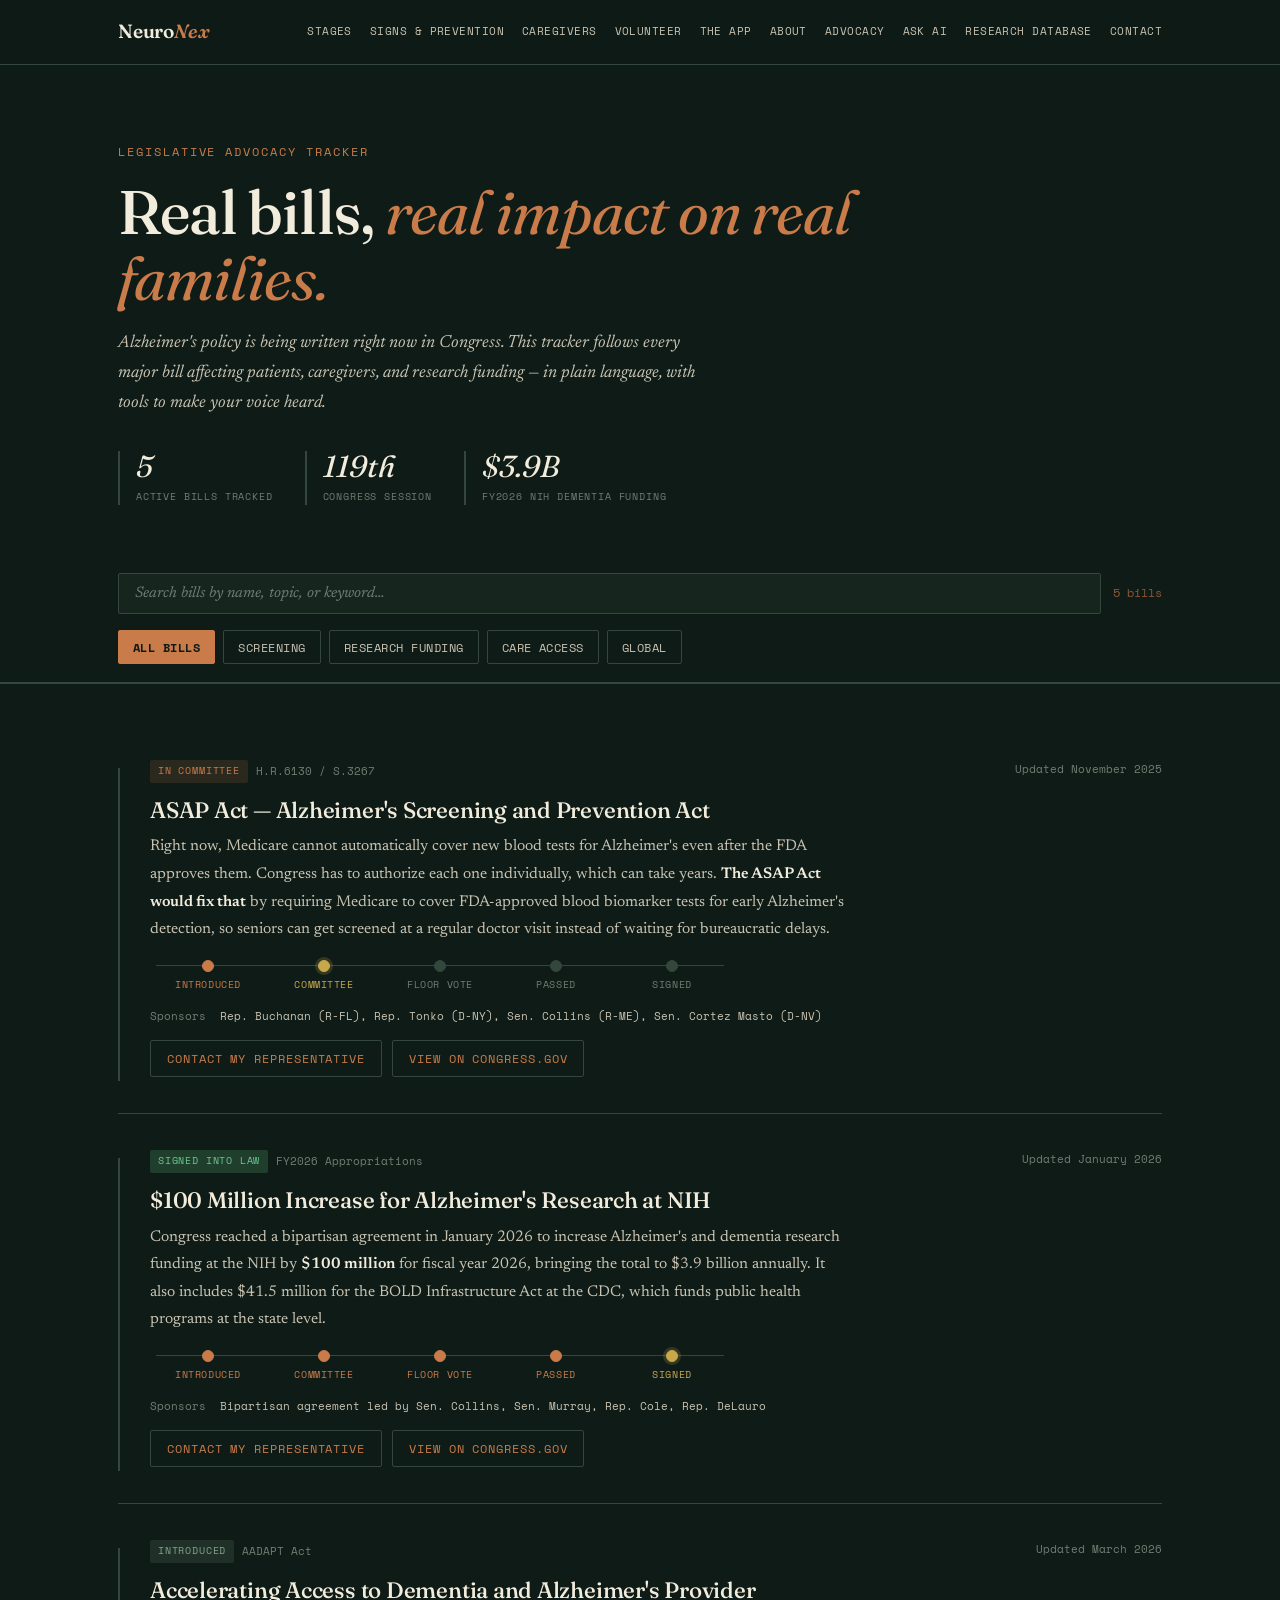
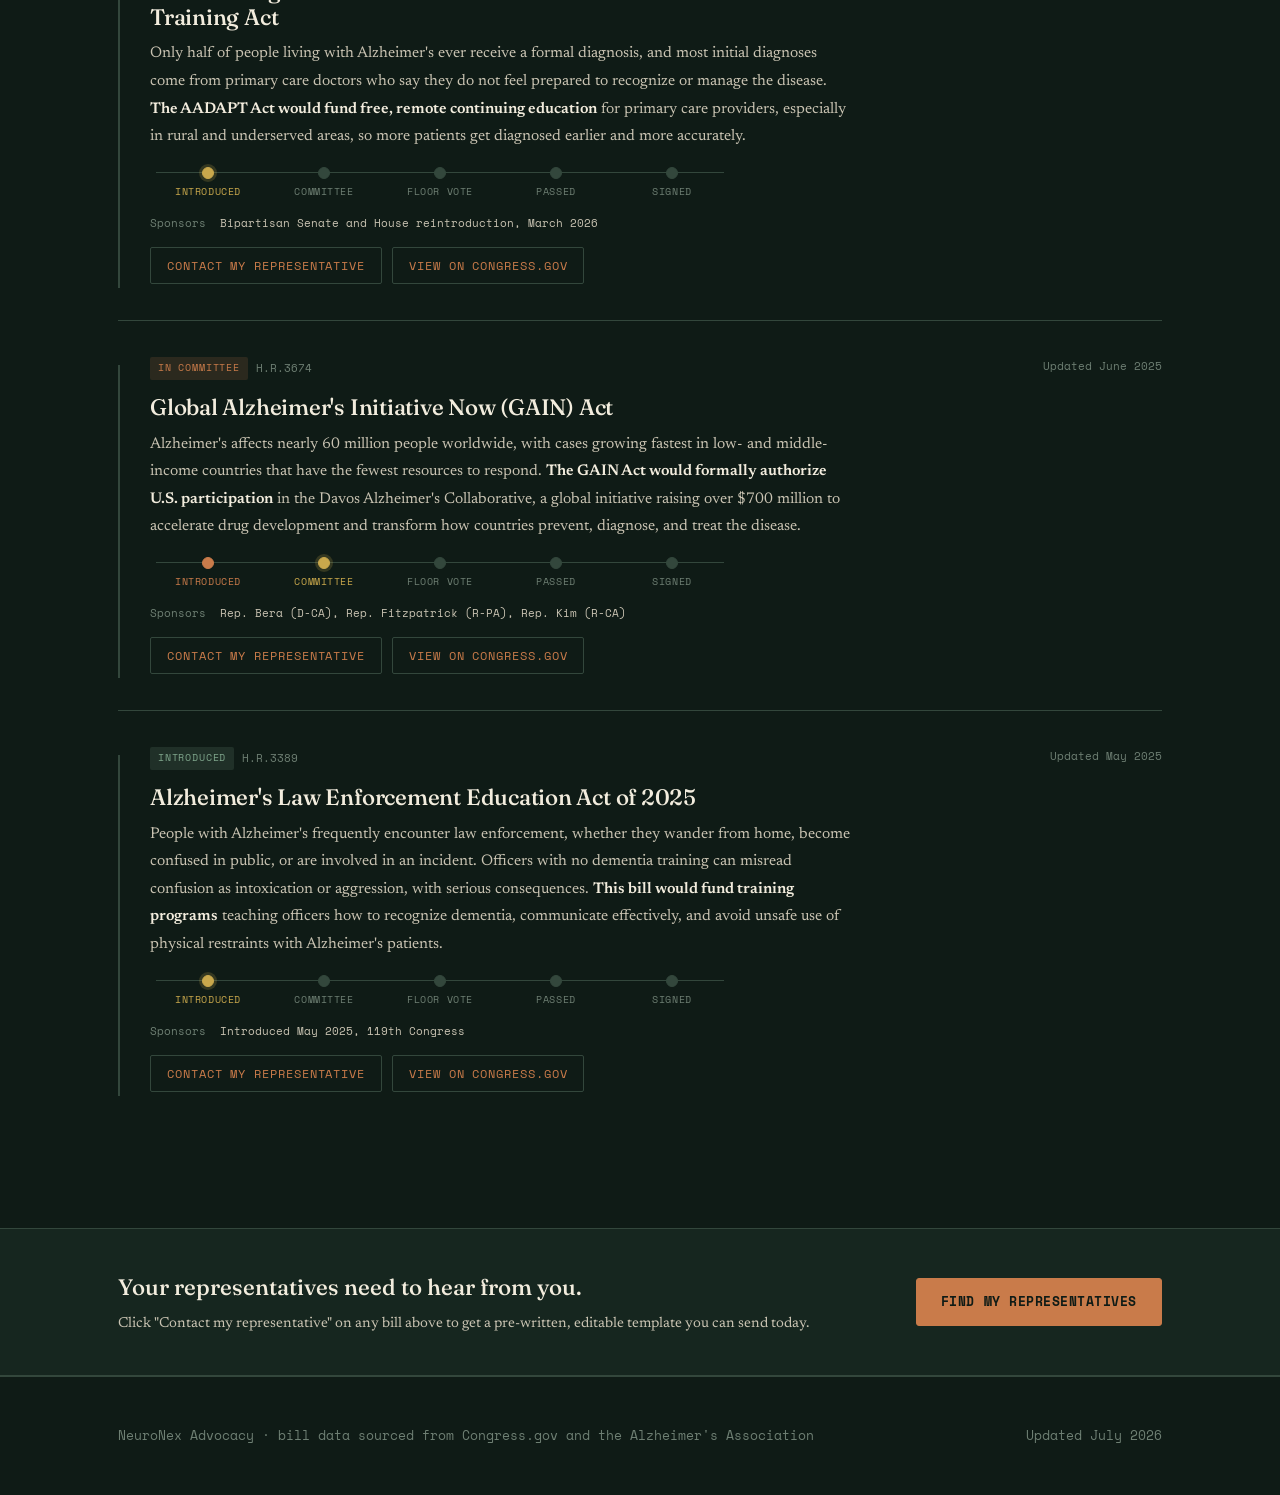
==== advocacy.html @ 1fef703f "Merge Warning Signs and Brain Health into one nav tab Combines the two homepage sections into a sing" ====
<!DOCTYPE html>
<html lang="en">
<head>
<meta charset="UTF-8">
<meta name="viewport" content="width=device-width, initial-scale=1.0">
<title>NeuroNex — Legislative Advocacy Tracker</title>
<link rel="preconnect" href="https://fonts.googleapis.com">
<link rel="preconnect" href="https://fonts.gstatic.com" crossorigin>
<link href="https://fonts.googleapis.com/css2?family=Fraunces:opsz,wght@9..144,400;9..144,500;9..144,600&family=Newsreader:ital,wght@0,400;0,500;1,400&family=Space+Mono:wght@400;700&display=swap" rel="stylesheet">
<link rel="stylesheet" href="styles.css?v=5">
</head>
<body>

<nav>
  <div class="wrap">
    <a href="index.html" class="brand">Neuro<span>Nex</span></a>
    <ul class="nav-links">
      <li><a href="index.html#stages">Stages</a></li>
      <li><a href="index.html#signs">Signs &amp; Prevention</a></li>
            <li><a href="index.html#caregivers">Caregivers</a></li>
      <li><a href="index.html#volunteer">Volunteer</a></li>
      <li><a href="index.html#app">The App</a></li>
      <li><a href="index.html#about">About</a></li>
      <li><a href="advocacy.html">Advocacy</a></li>
      <li><a href="ai.html">Ask AI</a></li>
      <li><a href="research-database.html">Research Database</a></li>
      <li><a href="contact.html">Contact</a></li>
    </ul>
    <button class="hamburger" id="hamburgerBtn" aria-label="Toggle menu" aria-expanded="false" aria-controls="mobileMenu">
      <span></span><span></span><span></span>
    </button>
  </div>
  <div class="mobile-menu" id="mobileMenu">
    <a href="index.html#stages">Stages</a>
    <a href="index.html#signs">Signs &amp; Prevention</a>
        <a href="index.html#caregivers">Caregivers</a>
    <a href="index.html#volunteer">Volunteer</a>
    <a href="index.html#app">The App</a>
    <a href="index.html#about">About</a>
    <a href="advocacy.html">Advocacy</a>
    <a href="ai.html">Ask AI</a>
    <a href="research-database.html">Research Database</a>
    <a href="contact.html">Contact</a>
  </div>
</nav>

<header class="hero">
  <div class="wrap">
    <div class="eyebrow">Legislative Advocacy Tracker</div>
    <h1>Real bills, <em>real impact on real families.</em></h1>
    <p class="hero-sub">Alzheimer's policy is being written right now in Congress. This tracker follows every major bill affecting patients, caregivers, and research funding — in plain language, with tools to make your voice heard.</p>
    <div class="hero-stats">
      <div class="hero-stat-mini">
        <div class="num" id="billCount">5</div>
        <div class="label">Active bills tracked</div>
      </div>
      <div class="hero-stat-mini">
        <div class="num">119th</div>
        <div class="label">Congress session</div>
      </div>
      <div class="hero-stat-mini">
        <div class="num">$3.9B</div>
        <div class="label">FY2026 NIH dementia funding</div>
      </div>
    </div>
  </div>
</header>

<div class="controls">
  <div class="wrap">
    <div class="search-row">
      <input id="search" type="text" placeholder="Search bills by name, topic, or keyword…">
      <div class="count" id="resultCount">5 bills</div>
    </div>
    <div class="filters" id="filterBar">
      <button class="filter-btn active" data-filter="all">All Bills</button>
      <button class="filter-btn" data-filter="screening">Screening</button>
      <button class="filter-btn" data-filter="funding">Research Funding</button>
      <button class="filter-btn" data-filter="care">Care Access</button>
      <button class="filter-btn" data-filter="global">Global</button>
    </div>
  </div>
</div>

<section class="db-section">
  <div class="wrap">
    <div class="bill-list" id="billList"></div>
    <div class="empty-state" id="emptyState">No bills match your search. Try a different term or clear the filter.</div>
  </div>
</section>

<div class="cta-banner" id="contact-reps">
  <div class="wrap cta-inner">
    <div class="cta-text">
      <h3>Your representatives need to hear from you.</h3>
      <p>Click "Contact my representative" on any bill above to get a pre-written, editable template you can send today.</p>
    </div>
    <a href="https://www.congress.gov/members/find-your-member" target="_blank" class="btn">Find my representatives</a>
  </div>
</div>

<footer>
  <div class="wrap">
    <div>NeuroNex Advocacy · bill data sourced from Congress.gov and the Alzheimer's Association</div>
    <div>Updated July 2026</div>
  </div>
</footer>

<!-- EMAIL TEMPLATE MODAL -->
<div class="modal-overlay" id="modalOverlay">
  <div class="modal">
    <button class="modal-close" id="modalClose" aria-label="Close">&times;</button>
    <div class="modal-label">Advocacy Template</div>
    <h3 id="modalTitle"></h3>
    <p>Copy the template below, paste it into an email or your representative's contact form, and personalize it with your name and any personal connection to Alzheimer's disease.</p>
    <div class="template-box" id="modalTemplate"></div>
    <div class="modal-actions">
      <button class="btn" id="copyBtn">Copy template</button>
      <a href="https://www.congress.gov/members/find-your-member" target="_blank" class="act-btn">Find my rep</a>
    </div>
    <div class="copy-confirm" id="copyConfirm">Copied to clipboard.</div>
    <div class="modal-note">Tip: personalizing the template with your own story makes letters significantly more effective. Representatives' offices track constituent contact volume on individual bills.</div>
  </div>
</div>

<script src="nav.js"></script>
<script src="advocacy.js"></script>

</body>
</html>
---- styles.css ----
/* ===========================================================
   NeuroNex — shared stylesheet (fonts, colors, layout, forms)
   =========================================================== */
:root{
  --ink:#0F1B16;
  --panel:#16261F;
  --panel-2:#1E332A;
  --sand:#F2ECDD;
  --sand-dim:#C9C3B2;
  --copper:#C97B4A;
  --copper-dim:#8C5635;
  --rose:#D98A82;
  --sage:#7FA68C;
  --line:#33473C;
}
*{box-sizing:border-box; margin:0; padding:0;}
html{scroll-behavior:smooth;}
body{
  background:var(--ink);
  color:var(--sand);
  font-family:'Newsreader', Georgia, 'Iowan Old Style', 'Times New Roman', serif;
  font-size:17px;
  line-height:1.65;
  overflow-x:hidden;
}
.mono{ font-family:'Space Mono', 'SF Mono', Consolas, monospace; letter-spacing:0.02em; }
.wrap{ max-width:1100px; margin:0 auto; padding:0 28px; }
a{ color:inherit; }
img{ max-width:100%; display:block; }

/* ---------- NAV ---------- */
nav{
  position:sticky; top:0; z-index:50;
  background:rgba(15,27,22,0.92);
  backdrop-filter:blur(6px);
  border-bottom:1px solid var(--line);
}
nav .wrap{
  display:flex; align-items:center; justify-content:space-between;
  padding:16px 28px;
  position:relative;
}
.brand{
  font-family:'Fraunces', Georgia, serif;
  font-weight:600;
  font-size:1.2rem;
  letter-spacing:-0.01em;
  color:var(--sand);
  text-decoration:none;
}
.brand span{ color:var(--copper); font-style:italic; }

.nav-links{ display:flex; align-items:center; gap:18px; list-style:none; flex-wrap:nowrap; }
.nav-links a{
  color:var(--sand-dim);
  text-decoration:none;
  font-family:'Space Mono', monospace;
  font-size:0.7rem;
  text-transform:uppercase;
  letter-spacing:0.04em;
  white-space:nowrap;
  transition:color .2s;
}
.nav-links a:hover{ color:var(--copper); }

.hamburger{
  display:none;
  flex-direction:column;
  justify-content:center;
  gap:5px;
  width:36px; height:36px;
  background:none;
  border:1px solid var(--line);
  border-radius:3px;
  cursor:pointer;
  padding:0;
}
.hamburger span{
  display:block;
  width:18px; height:2px;
  margin:0 auto;
  background:var(--sand);
  transition:transform .2s ease, opacity .2s ease;
}
.hamburger.open span:nth-child(1){ transform:translateY(7px) rotate(45deg); }
.hamburger.open span:nth-child(2){ opacity:0; }
.hamburger.open span:nth-child(3){ transform:translateY(-7px) rotate(-45deg); }

.mobile-menu{
  display:none;
  flex-direction:column;
  border-top:1px solid var(--line);
  background:var(--panel);
}
.mobile-menu.open{ display:flex; }
.mobile-menu a{
  color:var(--sand-dim);
  text-decoration:none;
  font-family:'Space Mono', monospace;
  font-size:0.82rem;
  text-transform:uppercase;
  letter-spacing:0.05em;
  padding:16px 28px;
  border-top:1px solid var(--line);
}
.mobile-menu a:first-child{ border-top:none; }
.mobile-menu a:hover{ color:var(--copper); }

@media (max-width:960px){
  .nav-links{ display:none; }
  .hamburger{ display:flex; }
}

/* ---------- HERO ---------- */
header.hero{ padding:76px 0 44px; }
.eyebrow{
  font-family:'Space Mono', monospace;
  font-size:0.76rem;
  text-transform:uppercase;
  letter-spacing:0.16em;
  color:var(--copper);
  margin-bottom:18px;
}
h1{
  font-family:'Fraunces', Georgia, serif;
  font-weight:500;
  font-optical-sizing:auto;
  font-size:clamp(2.3rem, 4.8vw, 3.9rem);
  line-height:1.08;
  letter-spacing:-0.015em;
  max-width:780px;
  color:var(--sand);
}
h1 em{ font-style:italic; color:var(--copper); font-weight:400; }
.hero-sub{
  font-family:'Newsreader', serif;
  font-style:italic;
  color:var(--sand-dim);
  max-width:600px;
  margin-top:18px;
  font-size:1.1rem;
  line-height:1.7;
}
.fade-word{ transition:opacity 1.8s ease, filter 1.8s ease; }

.hero-grid{
  display:grid;
  grid-template-columns:1.4fr 1fr;
  gap:48px;
  align-items:end;
  margin-top:36px;
}
@media (max-width:780px){ .hero-grid{ grid-template-columns:1fr; } }
.stat-card{
  border:1px solid var(--line);
  border-radius:4px;
  padding:24px;
  background:var(--panel);
}
.stat-num{
  font-family:'Space Mono', monospace;
  font-size:2.6rem;
  font-weight:700;
  color:var(--copper);
  line-height:1;
}
.stat-label{ font-size:0.82rem; color:var(--sand-dim); margin-top:8px; font-style:normal; font-family:'Newsreader', serif; }
.stat-cite{ font-size:0.7rem; color:#6E7F73; margin-top:10px; font-family:'Space Mono', monospace; }

/* ---------- SECTION GENERIC ---------- */
section{ padding:88px 0; border-top:1px solid var(--line); }
.section-head{
  display:flex; justify-content:space-between; align-items:baseline;
  margin-bottom:48px; flex-wrap:wrap; gap:12px;
}
.section-num{ font-family:'Space Mono', monospace; color:var(--copper-dim); font-size:0.85rem; }
h2{
  font-family:'Fraunces', Georgia, serif;
  font-weight:600;
  font-size:clamp(1.7rem, 3vw, 2.3rem);
  color:var(--sand);
}
.lede{ max-width:620px; color:var(--sand-dim); font-size:1rem; font-family:'Newsreader', serif; }

/* ---------- SUBSECTION (merged tabs) ---------- */
.subsection + .subsection{ margin-top:56px; padding-top:56px; border-top:1px solid var(--line); }
.subsection-head{ font-family:'Fraunces', Georgia, serif; font-weight:600; font-size:1.3rem; color:var(--sand); margin-bottom:12px; }
.subsection > .lede{ margin-bottom:28px; }

/* ---------- TIMELINE ---------- */
.timeline-wrap{ position:relative; padding-top:20px; }
.stages{ display:grid; grid-template-columns:repeat(3, 1fr); gap:24px; position:relative; z-index:1; }
@media (max-width:780px){ .stages{ grid-template-columns:1fr; } }
.stage-card{ background:var(--panel); border:1px solid var(--line); border-radius:4px; padding:28px 24px; position:relative; }
.stage-node{
  width:14px; height:14px; border-radius:50%; background:var(--copper); margin-bottom:18px;
  box-shadow:0 0 0 4px var(--ink), 0 0 0 5px var(--line);
}
.stage-tag{ font-family:'Space Mono', monospace; font-size:0.72rem; color:var(--copper); text-transform:uppercase; letter-spacing:0.1em; }
.stage-card h3{ font-family:'Fraunces', Georgia, serif; font-weight:500; font-size:1.25rem; margin:10px 0 12px; color:var(--sand); }
.stage-card p{ font-size:0.92rem; color:var(--sand-dim); font-family:'Newsreader', serif; }

/* ---------- SIGNS COMPARISON ---------- */
.signs-grid{
  display:grid; grid-template-columns:1fr 1fr; gap:1px;
  background:var(--line); border:1px solid var(--line); border-radius:4px; overflow:hidden;
}
@media (max-width:680px){ .signs-grid{ grid-template-columns:1fr; } }
.signs-col{ background:var(--panel); padding:28px; }
.signs-col.warn{ background:#241A18; }
.signs-col h4{ font-family:'Space Mono', monospace; font-size:0.78rem; text-transform:uppercase; letter-spacing:0.08em; margin-bottom:18px; }
.signs-col.warn h4{ color:var(--rose); }
.signs-col:not(.warn) h4{ color:var(--sage); }
.signs-col ul{ list-style:none; }
.signs-col li{ font-size:0.92rem; color:var(--sand-dim); padding:10px 0; border-top:1px solid var(--line); font-family:'Newsreader', serif; }
.signs-col li:first-child{ border-top:none; }

/* ---------- PREVENTION GRID ---------- */
.prevent-grid{ display:grid; grid-template-columns:repeat(2, 1fr); gap:20px; }
@media (max-width:680px){ .prevent-grid{ grid-template-columns:1fr; } }
.pcard{ background:var(--panel); border:1px solid var(--line); border-radius:4px; padding:26px; }
.pcard svg{ width:34px; height:34px; margin-bottom:16px; stroke:var(--copper); }
.pcard h3{ font-family:'Fraunces', Georgia, serif; font-weight:500; font-size:1.1rem; margin-bottom:8px; color:var(--sand); }
.pcard p{ font-size:0.88rem; color:var(--sand-dim); margin-bottom:10px; font-family:'Newsreader', serif; }
.pcard .cite{ font-family:'Space Mono', monospace; font-size:0.68rem; color:#6E7F73; }

/* ---------- CAREGIVER STRIP ---------- */
.care-strip{
  background:var(--panel-2); border:1px solid var(--line); border-radius:6px; padding:36px;
  display:flex; justify-content:space-between; align-items:center; gap:24px; flex-wrap:wrap;
}
.care-strip h3{ font-family:'Fraunces', Georgia, serif; font-weight:500; font-size:1.3rem; max-width:420px; }
.care-strip p{ color:var(--sand-dim); font-size:0.92rem; max-width:360px; font-family:'Newsreader', serif; }

.btn{
  display:inline-block;
  padding:12px 24px;
  border-radius:3px;
  background:var(--copper);
  color:var(--ink);
  font-family:'Space Mono', monospace;
  font-weight:700;
  font-size:0.82rem;
  text-transform:uppercase;
  letter-spacing:0.04em;
  text-decoration:none;
  white-space:nowrap;
  border:1px solid var(--copper);
  cursor:pointer;
  transition:background .2s, opacity .2s;
}
.btn:hover{ background:#E0905D; }
.btn:disabled{ opacity:0.6; cursor:not-allowed; }
.btn-outline{ border:1px solid var(--copper); color:var(--copper); background:none; }
.btn-outline:hover{ background:rgba(201,123,74,0.12); }

/* ---------- GET INVOLVED ---------- */
.involve-grid{ display:grid; grid-template-columns:repeat(3,1fr); gap:20px; }
@media (max-width:780px){ .involve-grid{ grid-template-columns:1fr; } }
.involve-card{ border:1px solid var(--line); border-radius:4px; padding:26px; background:var(--panel); text-align:left; }
.involve-card h3{ font-family:'Fraunces', Georgia, serif; font-weight:500; font-size:1.1rem; margin-bottom:8px; }
.involve-card p{ font-size:0.88rem; color:var(--sand-dim); margin-bottom:18px; font-family:'Newsreader', serif; }

/* ---------- VOLUNTEER ---------- */
.volunteer-grid{ display:grid; grid-template-columns:1fr 1fr; gap:40px; }
@media (max-width:780px){ .volunteer-grid{ grid-template-columns:1fr; } }
.volunteer-col h3{ font-family:'Fraunces', Georgia, serif; font-weight:500; font-size:1.3rem; margin-bottom:20px; color:var(--sand); }
.volunteer-col .volunteer-subhead{ margin-top:32px; }
.volunteer-list{ list-style:none; }
.volunteer-list li{
  font-size:0.93rem; color:var(--sand-dim); font-family:'Newsreader', serif;
  padding:12px 0; border-top:1px solid var(--line); display:flex; gap:10px; align-items:baseline;
}
.volunteer-list li:first-child{ border-top:none; }
.volunteer-list li::before{ content:''; flex-shrink:0; width:4px; height:4px; border-radius:50%; background:var(--copper); margin-top:8px; }
.volunteer-note{
  margin-top:24px; padding:20px 22px; border-left:2px solid var(--copper-dim); background:var(--panel);
  font-family:'Newsreader', serif; font-style:italic; color:var(--sand-dim); font-size:0.92rem; line-height:1.7;
}
.volunteer-cta{
  margin-top:48px; padding-top:40px; border-top:1px solid var(--line);
  display:flex; justify-content:space-between; align-items:center; gap:24px; flex-wrap:wrap;
}
.volunteer-cta p{ max-width:560px; color:var(--sand-dim); font-family:'Newsreader', serif; font-size:0.95rem; }

/* ---------- RESEARCH DATABASE ---------- */
.controls{ position:sticky; top:65px; z-index:40; background:var(--ink); padding:24px 0 18px; border-bottom:1px solid var(--line); }
.search-row{ display:flex; gap:12px; margin-bottom:16px; flex-wrap:wrap; }
#search{
  flex:1; min-width:220px; background:var(--panel); border:1px solid var(--line); color:var(--sand);
  padding:12px 16px; border-radius:2px; font-size:0.95rem; font-family:'Newsreader', serif;
}
#search::placeholder{ color:#6E7F73; font-style:italic; }
.count{ font-family:'Space Mono', monospace; font-size:0.78rem; color:var(--copper-dim); align-self:center; white-space:nowrap; }
.filters{ display:flex; gap:8px; flex-wrap:wrap; }
.filter-btn{
  background:none; border:1px solid var(--line); color:var(--sand-dim); padding:7px 14px; border-radius:2px;
  font-size:0.76rem; font-family:'Space Mono', monospace; text-transform:uppercase; letter-spacing:0.04em;
  cursor:pointer; transition:all .15s;
}
.filter-btn:hover{ border-color:var(--copper-dim); color:var(--sand); }
.filter-btn.active{ background:var(--copper); border-color:var(--copper); color:var(--ink); font-weight:600; }

.db-section{ padding:40px 0 100px; }
.grid{ display:grid; grid-template-columns:repeat(2, 1fr); gap:18px; }
@media (max-width:780px){ .grid{ grid-template-columns:1fr; } }

.card{ background:var(--panel); border:1px solid var(--line); border-radius:2px; padding:28px 26px; transition:border-color .2s; }
.card:hover{ border-color:var(--copper-dim); }
.card-top{ display:flex; justify-content:space-between; align-items:flex-start; gap:12px; margin-bottom:16px; }
.tag{
  font-family:'Space Mono', monospace; font-size:0.66rem; text-transform:uppercase; letter-spacing:0.08em;
  padding:4px 9px; border-radius:2px; white-space:nowrap;
}
.tag.treatment{ background:rgba(201,123,74,0.15); color:var(--copper); }
.tag.diagnostics{ background:rgba(127,166,140,0.15); color:var(--sage); }
.tag.prevention{ background:rgba(217,138,130,0.15); color:var(--rose); }
.tag.genetics{ background:rgba(196,170,255,0.15); color:#C4AAFF; }
.tag.device{ background:rgba(120,170,200,0.15); color:#78AAC8; }

.status{ font-family:'Space Mono', monospace; font-size:0.66rem; color:#6E7F73; }
.card h3{
  font-family:'Fraunces', Georgia, serif; font-weight:500; font-size:1.32rem; line-height:1.25;
  margin-bottom:12px; color:var(--sand); letter-spacing:-0.01em;
}
.plain{ font-family:'Newsreader', serif; font-size:1rem; color:var(--sand-dim); margin-bottom:14px; }
.plain strong{ color:var(--sand); font-weight:600; }
.meta-row{
  display:flex; justify-content:space-between; align-items:center; border-top:1px solid var(--line);
  padding-top:12px; margin-top:4px; flex-wrap:wrap; gap:8px;
}
.cite{ font-family:'Space Mono', monospace; font-size:0.66rem; color:#6E7F73; }
.jargon-toggle{ background:none; border:none; color:var(--copper); font-size:0.76rem; font-family:'Space Mono', monospace; cursor:pointer; padding:0; }
.jargon-toggle:hover{ text-decoration:underline; }
.jargon-box{
  display:none; margin-top:12px; padding:14px 16px; background:var(--ink); border:1px solid var(--line);
  border-radius:2px; font-family:'Newsreader', serif; font-size:0.9rem; color:var(--sand-dim);
}
.jargon-box.show{ display:block; }
.jargon-box .label{ font-family:'Space Mono', monospace; font-size:0.63rem; text-transform:uppercase; color:var(--copper-dim); letter-spacing:0.08em; margin-bottom:6px; }

.empty-state{ text-align:center; padding:60px 20px; color:var(--sand-dim); display:none; font-family:'Newsreader', serif; }
.empty-state.show{ display:block; }

/* ---------- FORMS (Contact / Share Your Story) ---------- */
.forms-grid{ display:grid; grid-template-columns:1fr 1fr; gap:28px; align-items:start; }
@media (max-width:860px){ .forms-grid{ grid-template-columns:1fr; } }
.form-card{ background:var(--panel); border:1px solid var(--line); border-radius:6px; padding:32px; }
.form-card h2{ font-size:1.5rem; margin-bottom:8px; }
.form-card > p.lede{ margin-bottom:24px; }
.field{ margin-bottom:18px; }
.field label{
  display:block; font-family:'Space Mono', monospace; font-size:0.72rem; text-transform:uppercase;
  letter-spacing:0.06em; color:var(--sand-dim); margin-bottom:8px;
}
.field input[type="text"],
.field input[type="email"],
.field select,
.field textarea{
  width:100%; background:var(--ink); border:1px solid var(--line); color:var(--sand);
  padding:12px 14px; border-radius:3px; font-size:0.95rem; font-family:'Newsreader', serif;
}
.field select{ cursor:pointer; }
.field textarea{ resize:vertical; min-height:120px; }
.field input:focus, .field select:focus, .field textarea:focus{ outline:none; border-color:var(--copper-dim); }
.field-checkbox{ display:flex; align-items:flex-start; gap:10px; }
.field-checkbox input{ margin-top:4px; }
.field-checkbox label{ font-family:'Newsreader', serif; font-size:0.9rem; color:var(--sand-dim); text-transform:none; letter-spacing:normal; margin-bottom:0; }
.hp-field{ position:absolute; left:-9999px; top:-9999px; }
.form-status{ margin-top:16px; font-size:0.88rem; font-family:'Space Mono', monospace; min-height:1.2em; }
.form-status.success{ color:var(--sage); }
.form-status.error{ color:var(--rose); }

/* ---------- THE APP ---------- */
.app-hero{ display:grid; grid-template-columns:1fr 1fr; gap:48px; align-items:center; }
@media (max-width:780px){ .app-hero{ grid-template-columns:1fr; } }
.app-features{ display:flex; flex-direction:column; }
.app-feat{ display:flex; gap:16px; padding:20px 0; border-top:1px solid var(--line); align-items:flex-start; }
.app-feat:first-child{ border-top:none; padding-top:0; }
.app-feat-icon{
  flex-shrink:0; width:36px; height:36px; border:1px solid var(--line);
  display:flex; align-items:center; justify-content:center; border-radius:3px;
}
.app-feat-icon svg{ width:16px; height:16px; stroke:var(--copper); fill:none; stroke-width:1.5; }
.app-feat h4{ font-family:'Fraunces', Georgia, serif; font-weight:500; font-size:0.98rem; color:var(--sand); margin-bottom:4px; }
.app-feat p{ font-size:0.88rem; color:var(--sand-dim); font-family:'Newsreader', serif; line-height:1.6; }

.app-mockup{ background:var(--panel); border:1px solid var(--line); border-radius:6px; padding:32px 24px; display:flex; flex-direction:column; gap:16px; }
.app-mockup-bar{ display:flex; align-items:center; gap:8px; }
.app-mockup-dot{ width:8px; height:8px; border-radius:50%; background:var(--line); }
.notification{ background:var(--panel-2); border-left:2px solid var(--copper); border-radius:2px; padding:14px 16px; }
.notif-label{ font-family:'Space Mono', monospace; font-size:0.62rem; text-transform:uppercase; letter-spacing:0.1em; color:var(--copper); margin-bottom:6px; }
.notif-text{ font-size:0.88rem; color:var(--sand-dim); font-family:'Newsreader', serif; line-height:1.55; }
.notif-sub{ font-size:0.78rem; color:#6E7F73; margin-top:6px; font-family:'Space Mono', monospace; }
.app-progress{ margin-top:4px; }
.progress-label{ font-family:'Space Mono', monospace; font-size:0.65rem; color:#6E7F73; margin-bottom:8px; text-transform:uppercase; letter-spacing:0.08em; }
.progress-bar{ height:3px; background:var(--line); position:relative; border-radius:2px; overflow:hidden; }
.progress-fill{ height:3px; background:var(--copper); width:68%; }
.progress-text{ font-family:'Space Mono', monospace; font-size:0.62rem; color:#6E7F73; margin-top:6px; }

/* ---------- ABOUT ---------- */
.about-grid{ display:grid; grid-template-columns:260px 1fr; gap:56px; align-items:start; }
@media (max-width:740px){ .about-grid{ grid-template-columns:1fr; } }
.about-photo{ width:100%; aspect-ratio:3/4; object-fit:cover; display:block; border-radius:4px; filter:grayscale(8%); }
.about-photo-label{ font-family:'Space Mono', monospace; font-size:0.65rem; text-transform:uppercase; letter-spacing:0.1em; color:#6E7F73; margin-top:12px; }
.about-name{ font-family:'Fraunces', Georgia, serif; font-weight:600; font-size:clamp(1.7rem,3vw,2.2rem); letter-spacing:-0.01em; color:var(--sand); margin-bottom:6px; }
.about-role{ font-family:'Space Mono', monospace; font-size:0.72rem; text-transform:uppercase; letter-spacing:0.12em; color:var(--copper); margin-bottom:24px; }
.about-text p{ font-size:0.97rem; color:var(--sand-dim); font-family:'Newsreader', serif; line-height:1.75; margin-bottom:16px; }
.mission-block{ margin-top:24px; padding:24px 28px; border-left:2px solid var(--copper); background:var(--panel); border-radius:0 4px 4px 0; }
.mission-label{ font-family:'Space Mono', monospace; font-size:0.65rem; text-transform:uppercase; letter-spacing:0.12em; color:var(--copper); margin-bottom:10px; }
.mission-block p{ font-size:0.93rem; color:var(--sand-dim); font-family:'Newsreader', serif; line-height:1.75; margin:0; }

/* ---------- CONTACT META ---------- */
.contact-meta{ margin-bottom:24px; }
.contact-meta-item{ font-family:'Space Mono', monospace; font-size:0.72rem; color:#6E7F73; margin-bottom:6px; }
.contact-meta-item span{ color:var(--sand-dim); }

footer{ border-top:1px solid var(--line); padding:48px 0; color:#6E7F73; font-size:0.82rem; font-family:'Space Mono', monospace; }
footer .wrap{ display:flex; justify-content:space-between; flex-wrap:wrap; gap:12px; }
footer a{ color:#6E7F73; text-decoration:none; }
footer a:hover{ color:var(--copper); }

.reveal{ opacity:0; transform:translateY(16px); transition:opacity .7s ease, transform .7s ease; }
.reveal.in{ opacity:1; transform:translateY(0); }

/* ---------- ADVOCACY: HERO STATS ---------- */
.hero-stats{ display:flex; gap:32px; margin-top:32px; flex-wrap:wrap; }
.hero-stat-mini{ border-left:2px solid var(--line); padding-left:16px; }
.hero-stat-mini .num{ font-family:'Fraunces', Georgia, serif; font-size:1.9rem; color:var(--sand); font-style:italic; line-height:1; }
.hero-stat-mini .label{ font-family:'Space Mono', monospace; font-size:0.65rem; text-transform:uppercase; letter-spacing:0.08em; color:#6E7F73; margin-top:6px; }

/* ---------- ADVOCACY: BILL LIST ---------- */
.bill-list{ display:flex; flex-direction:column; }
.bill{ padding:36px 0 36px 32px; border-top:1px solid var(--line); position:relative; transition:padding-left .2s; }
.bill:first-child{ border-top:none; }
.bill::before{ content:''; position:absolute; left:0; top:44px; bottom:32px; width:2px; background:var(--line); transition:background .2s; }
.bill:hover::before{ background:var(--copper); }
.bill:hover{ padding-left:40px; }
.bill-top{ display:flex; justify-content:space-between; align-items:flex-start; gap:16px; margin-bottom:14px; flex-wrap:wrap; }
.bill-tags{ display:flex; gap:8px; align-items:center; flex-wrap:wrap; }
.bill-id{ font-family:'Space Mono', monospace; font-size:0.7rem; color:#6E7F73; }
.bill h3{ font-family:'Fraunces', Georgia, serif; font-size:1.4rem; font-weight:500; color:var(--sand); letter-spacing:-0.01em; line-height:1.2; margin-bottom:10px; max-width:680px; }
.bill-plain{ font-family:'Newsreader', serif; font-size:0.97rem; font-weight:400; color:var(--sand-dim); line-height:1.78; max-width:700px; margin-bottom:16px; }
.bill-plain strong{ color:var(--sand); font-weight:600; }

.status-badge{ font-family:'Space Mono', monospace; font-size:0.64rem; text-transform:uppercase; letter-spacing:0.08em; padding:3px 8px; border-radius:2px; display:inline-block; }
.status-badge.introduced{ background:rgba(127,166,140,0.15); color:var(--sage); }
.status-badge.committee{ background:rgba(201,123,74,0.15); color:var(--copper); }
.status-badge.passed{ background:rgba(127,166,140,0.25); color:#8FD4A8; }
.status-badge.signed{ background:rgba(100,200,130,0.2); color:#6DC891; }
.status-badge.stalled{ background:rgba(217,138,130,0.15); color:var(--rose); }

.bill-progress{ max-width:580px; margin-bottom:18px; }
.progress-steps{ display:flex; gap:0; position:relative; }
.progress-steps::before{ content:''; position:absolute; top:5px; left:6px; right:6px; height:1px; background:var(--line); z-index:0; }
.pstep{ display:flex; flex-direction:column; align-items:center; flex:1; position:relative; z-index:1; }
.pstep-dot{ width:12px; height:12px; border-radius:50%; background:var(--line); border:1px solid var(--line); margin-bottom:6px; transition:background .3s; }
.pstep-dot.done{ background:var(--copper); border-color:var(--copper); }
.pstep-dot.current{ background:#C9A84C; border-color:#C9A84C; box-shadow:0 0 0 3px rgba(201,168,76,0.2); }
.pstep-label{ font-family:'Space Mono', monospace; font-size:0.6rem; text-transform:uppercase; letter-spacing:0.06em; color:#6E7F73; text-align:center; line-height:1.3; }
.pstep-label.done{ color:var(--copper); }
.pstep-label.current{ color:#C9A84C; }

.bill-bottom{ display:flex; gap:20px; align-items:center; flex-wrap:wrap; }
.bill-meta{ font-family:'Space Mono', monospace; font-size:0.66rem; color:#6E7F73; }
.bill-meta span{ color:var(--sand-dim); }
.act-btn{
  font-family:'Space Mono', monospace; font-size:0.72rem; text-transform:uppercase; letter-spacing:0.08em;
  background:none; border:1px solid var(--line); border-radius:2px;
  color:var(--copper); padding:8px 16px; cursor:pointer; transition:all .2s; text-decoration:none; display:inline-block;
}
.act-btn:hover{ border-color:var(--copper); background:rgba(201,123,74,0.08); }

/* ---------- ADVOCACY: EMAIL TEMPLATE MODAL ---------- */
.modal-overlay{
  display:none; position:fixed; inset:0; z-index:200;
  background:rgba(8,18,12,0.88); backdrop-filter:blur(4px);
  align-items:center; justify-content:center; padding:20px;
}
.modal-overlay.open{ display:flex; }
.modal{ background:var(--panel); border:1px solid var(--line); border-radius:6px; max-width:620px; width:100%; padding:40px; position:relative; max-height:90vh; overflow-y:auto; }
.modal-close{ position:absolute; top:16px; right:20px; background:none; border:none; color:var(--sand-dim); font-size:1.4rem; cursor:pointer; line-height:1; }
.modal-close:hover{ color:var(--sand); }
.modal-label{ font-family:'Space Mono', monospace; font-size:0.68rem; text-transform:uppercase; letter-spacing:0.12em; color:var(--copper); margin-bottom:10px; }
.modal h3{ font-family:'Fraunces', Georgia, serif; font-size:1.5rem; font-weight:500; color:var(--sand); margin-bottom:16px; line-height:1.2; }
.modal p{ font-size:0.92rem; color:var(--sand-dim); font-family:'Newsreader', serif; font-weight:400; line-height:1.75; margin-bottom:18px; }
.template-box{
  background:var(--ink); border:1px solid var(--line); border-radius:0 3px 3px 0; border-left:2px solid var(--copper);
  padding:20px; margin-bottom:20px; font-size:0.85rem; color:var(--sand-dim); font-weight:400; line-height:1.75;
  white-space:pre-wrap; font-family:'Space Mono', monospace;
}
.modal-actions{ display:flex; gap:12px; flex-wrap:wrap; }
.modal-note{ font-family:'Space Mono', monospace; font-size:0.65rem; color:#6E7F73; margin-top:14px; line-height:1.6; }
.copy-confirm{ font-family:'Space Mono', monospace; font-size:0.7rem; color:var(--sage); display:none; margin-top:10px; }

/* ---------- ADVOCACY: CTA BANNER ---------- */
.cta-banner{ background:var(--panel); border-top:1px solid var(--line); border-bottom:1px solid var(--line); padding:40px 0; }
.cta-inner{ display:flex; justify-content:space-between; align-items:center; gap:24px; flex-wrap:wrap; }
.cta-text h3{ font-family:'Fraunces', Georgia, serif; font-size:1.4rem; font-weight:500; color:var(--sand); margin-bottom:6px; }
.cta-text p{ font-size:0.9rem; color:var(--sand-dim); font-family:'Newsreader', serif; }

/* ---------- ASK AI: CHAT PAGE ---------- */
body.chat-body{ height:100vh; overflow:hidden; display:flex; flex-direction:column; }
body.chat-body nav{ flex-shrink:0; position:static; }
.chat-page{ flex:1; display:flex; flex-direction:column; overflow:hidden; max-width:820px; margin:0 auto; width:100%; padding:0 28px; }
.chat-head, .suggestions{ flex-shrink:0; min-height:0; }
@media (max-width:760px){
  body.chat-body{ height:auto; overflow:visible; }
  .chat-page{ overflow:visible; }
  .chat-area{ flex:none; min-height:220px; max-height:50vh; }
}

.chat-head{ padding:32px 0 20px; border-bottom:1px solid var(--line); flex-shrink:0; }
.chat-head-top{ display:flex; align-items:flex-start; justify-content:space-between; gap:20px; flex-wrap:wrap; }
.pulse-row{ font-family:'Space Mono', monospace; font-size:0.7rem; text-transform:uppercase; letter-spacing:0.14em; color:var(--copper); margin-bottom:10px; display:flex; align-items:center; gap:8px; }
.pulse-dot{ width:6px; height:6px; border-radius:50%; background:var(--sage); animation:pulse 2s infinite; }
@keyframes pulse{ 0%,100%{ opacity:1; transform:scale(1); } 50%{ opacity:0.4; transform:scale(0.8); } }
.chat-head h1{ font-size:clamp(1.7rem, 3.2vw, 2.3rem); margin-bottom:8px; }
.chat-head .hero-sub{ font-size:0.95rem; margin-top:0; max-width:480px; }
.disclaimer-pill{
  font-family:'Space Mono', monospace; font-size:0.65rem; text-transform:uppercase; letter-spacing:0.08em;
  border:1px solid var(--line); color:var(--sand-dim); padding:6px 12px; white-space:nowrap; align-self:flex-start; margin-top:4px;
}

.suggestions{ padding:18px 0 0; flex-shrink:0; }
.sug-label{ font-family:'Space Mono', monospace; font-size:0.65rem; text-transform:uppercase; letter-spacing:0.1em; color:#6E7F73; margin-bottom:12px; }
.sug-chips{ display:flex; gap:8px; flex-wrap:wrap; }
.chip{
  background:none; border:1px solid var(--line); border-radius:2px; color:var(--sand-dim);
  font-family:'Newsreader', serif; font-size:0.85rem; padding:8px 14px; cursor:pointer; transition:all .18s; text-align:left; line-height:1.4;
}
.chip:hover{ border-color:var(--copper); color:var(--sand); background:rgba(201,123,74,0.06); }

.chat-area{ flex:1; min-height:0; overflow-y:auto; padding:22px 0; display:flex; flex-direction:column; gap:22px; }

.msg{ display:flex; flex-direction:column; gap:6px; animation:fadeUp .35s ease; }
@keyframes fadeUp{ from{ opacity:0; transform:translateY(10px); } to{ opacity:1; transform:translateY(0); } }
.msg-role{ font-family:'Space Mono', monospace; font-size:0.64rem; text-transform:uppercase; letter-spacing:0.1em; color:#6E7F73; }
.msg.user{ align-items:flex-end; }
.msg.user .msg-role{ color:var(--copper-dim); }
.msg-bubble{ max-width:88%; padding:16px 20px; line-height:1.75; font-size:0.95rem; font-family:'Newsreader', serif; border-radius:3px; }
.msg.user .msg-bubble{ background:var(--panel); border:1px solid var(--line); color:var(--sand); border-bottom-right-radius:0; }
.msg.ai .msg-bubble{ background:var(--panel-2); border:1px solid var(--line); border-left:2px solid var(--copper); color:var(--sand-dim); }
.msg.ai .msg-bubble strong{ color:var(--sand); font-weight:600; }
.msg.ai .msg-bubble em{ color:var(--copper); font-style:italic; }
.msg-bubble p{ margin-bottom:10px; }
.msg-bubble p:last-child{ margin-bottom:0; }
.msg-bubble ul{ margin:8px 0 10px 0; padding-left:0; list-style:none; }
.msg-bubble ul li{ padding:4px 0 4px 16px; position:relative; font-size:0.92rem; }
.msg-bubble ul li::before{ content:''; position:absolute; left:0; top:12px; width:4px; height:4px; border-radius:50%; background:var(--copper); }

.typing{ display:flex; align-items:center; gap:5px; padding:14px 18px; background:var(--panel-2); border:1px solid var(--line); border-left:2px solid var(--copper); width:fit-content; }
.typing span{ width:5px; height:5px; border-radius:50%; background:var(--copper-dim); animation:bounce 1.2s infinite; }
.typing span:nth-child(2){ animation-delay:.2s; }
.typing span:nth-child(3){ animation-delay:.4s; }
@keyframes bounce{ 0%,80%,100%{ transform:translateY(0); } 40%{ transform:translateY(-6px); } }

.chat-empty{ flex:1; display:flex; flex-direction:column; align-items:center; justify-content:center; text-align:center; padding:40px 20px; color:#6E7F73; gap:10px; }
.chat-empty-icon{ width:48px; height:48px; border:1px solid var(--line); display:flex; align-items:center; justify-content:center; margin-bottom:8px; }
.chat-empty-icon svg{ width:22px; height:22px; stroke:var(--copper-dim); fill:none; stroke-width:1.5; }
.chat-empty p{ font-size:0.9rem; font-family:'Newsreader', serif; max-width:320px; line-height:1.6; }

.source-tag{ font-family:'Space Mono', monospace; font-size:0.64rem; color:#6E7F73; margin-top:10px; padding-top:10px; border-top:1px solid var(--line); letter-spacing:0.04em; }

.chat-input-area{ flex-shrink:0; border-top:1px solid var(--line); padding:18px 0 24px; }
.chat-input-wrap{ display:flex; gap:10px; align-items:flex-end; }
textarea#userInput{
  flex:1; background:var(--panel); border:1px solid var(--line); border-radius:3px; color:var(--sand);
  font-family:'Newsreader', serif; font-size:0.95rem; padding:14px 16px; outline:none; resize:none;
  transition:border-color .2s; line-height:1.5; min-height:52px; max-height:160px; overflow-y:auto;
}
textarea#userInput::placeholder{ color:#6E7F73; font-style:italic; }
textarea#userInput:focus{ border-color:var(--copper-dim); }
.send-btn{
  background:var(--copper); border:1px solid var(--copper); border-radius:3px; color:var(--ink);
  width:48px; height:48px; cursor:pointer; flex-shrink:0; display:flex; align-items:center; justify-content:center; transition:background .2s;
}
.send-btn:hover{ background:#E0905D; }
.send-btn:disabled{ background:var(--line); border-color:var(--line); cursor:not-allowed; }
.send-btn svg{ width:18px; height:18px; stroke:currentColor; fill:none; stroke-width:2; }
.input-note{ font-family:'Space Mono', monospace; font-size:0.63rem; color:#6E7F73; margin-top:10px; line-height:1.5; }

.error-msg{ padding:12px 16px; border-left:2px solid var(--rose); background:rgba(217,138,130,0.08); font-size:0.88rem; color:var(--rose); font-family:'Newsreader', serif; }
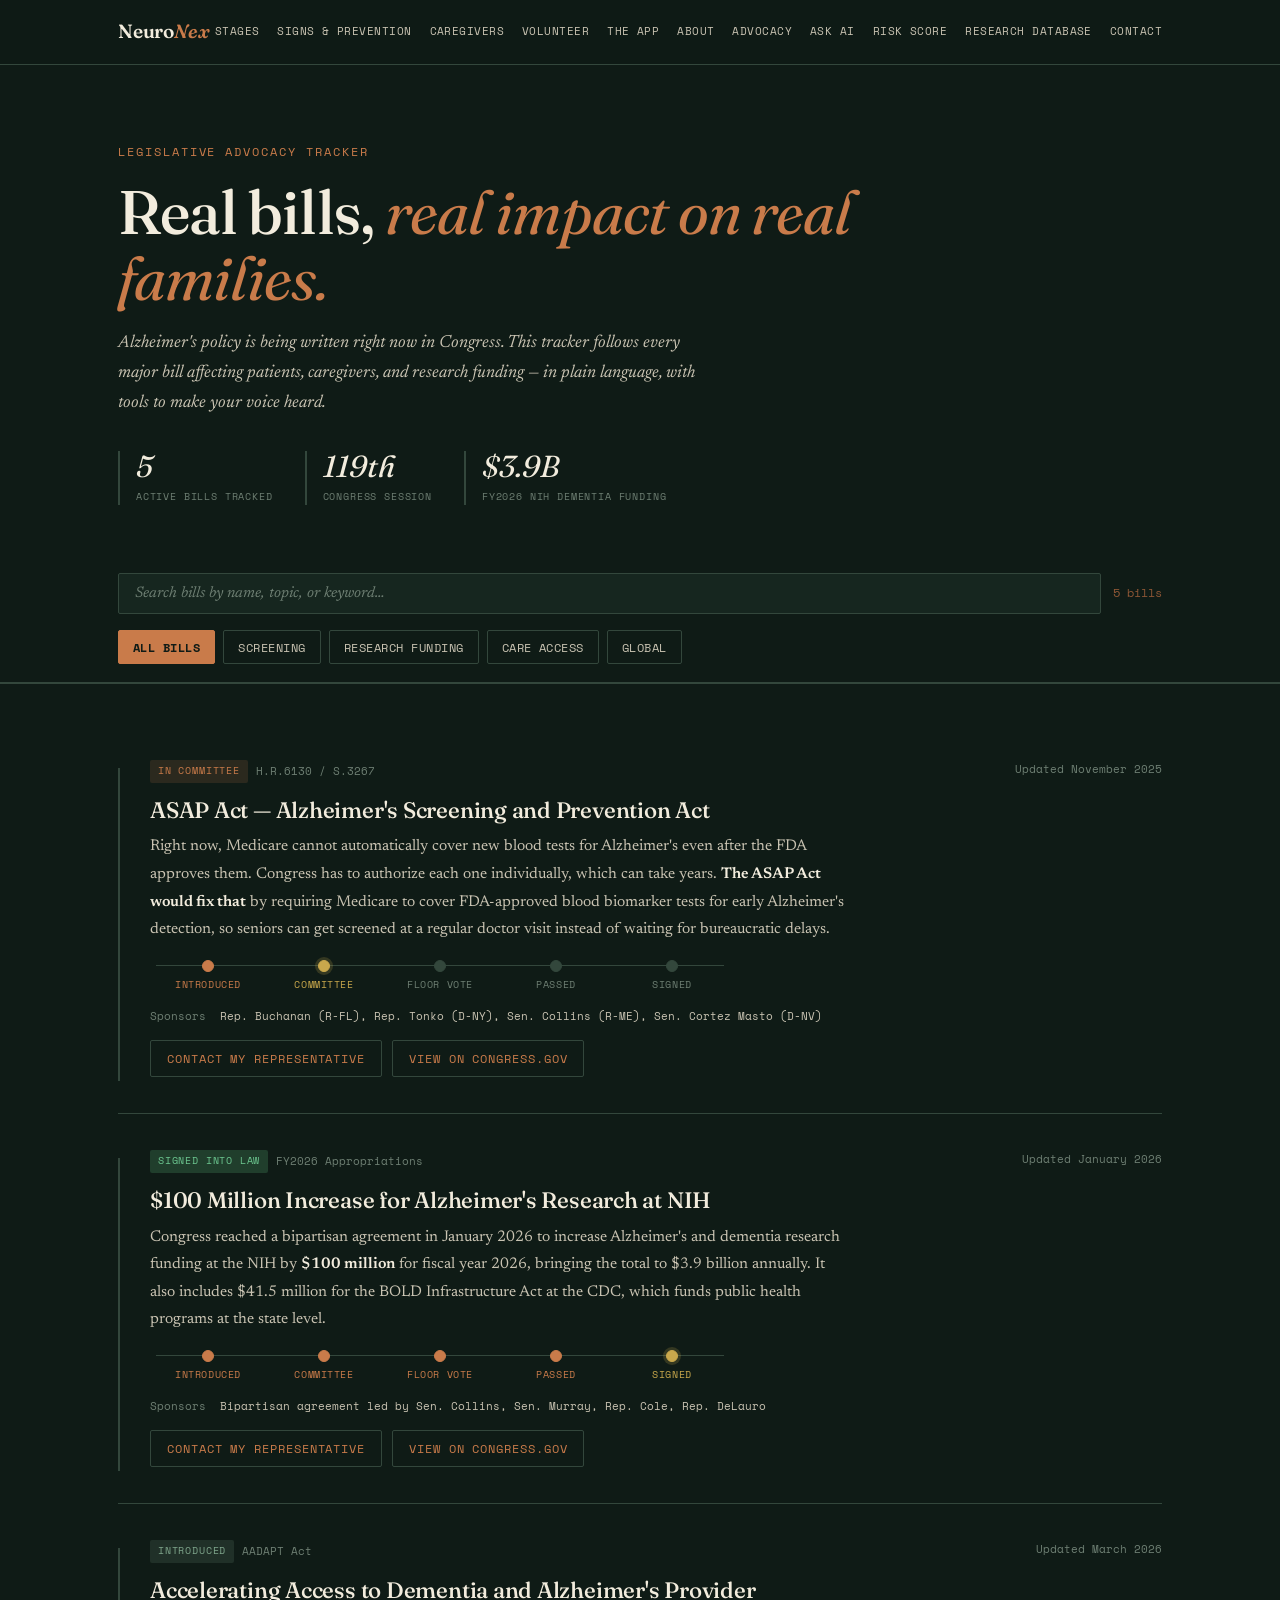
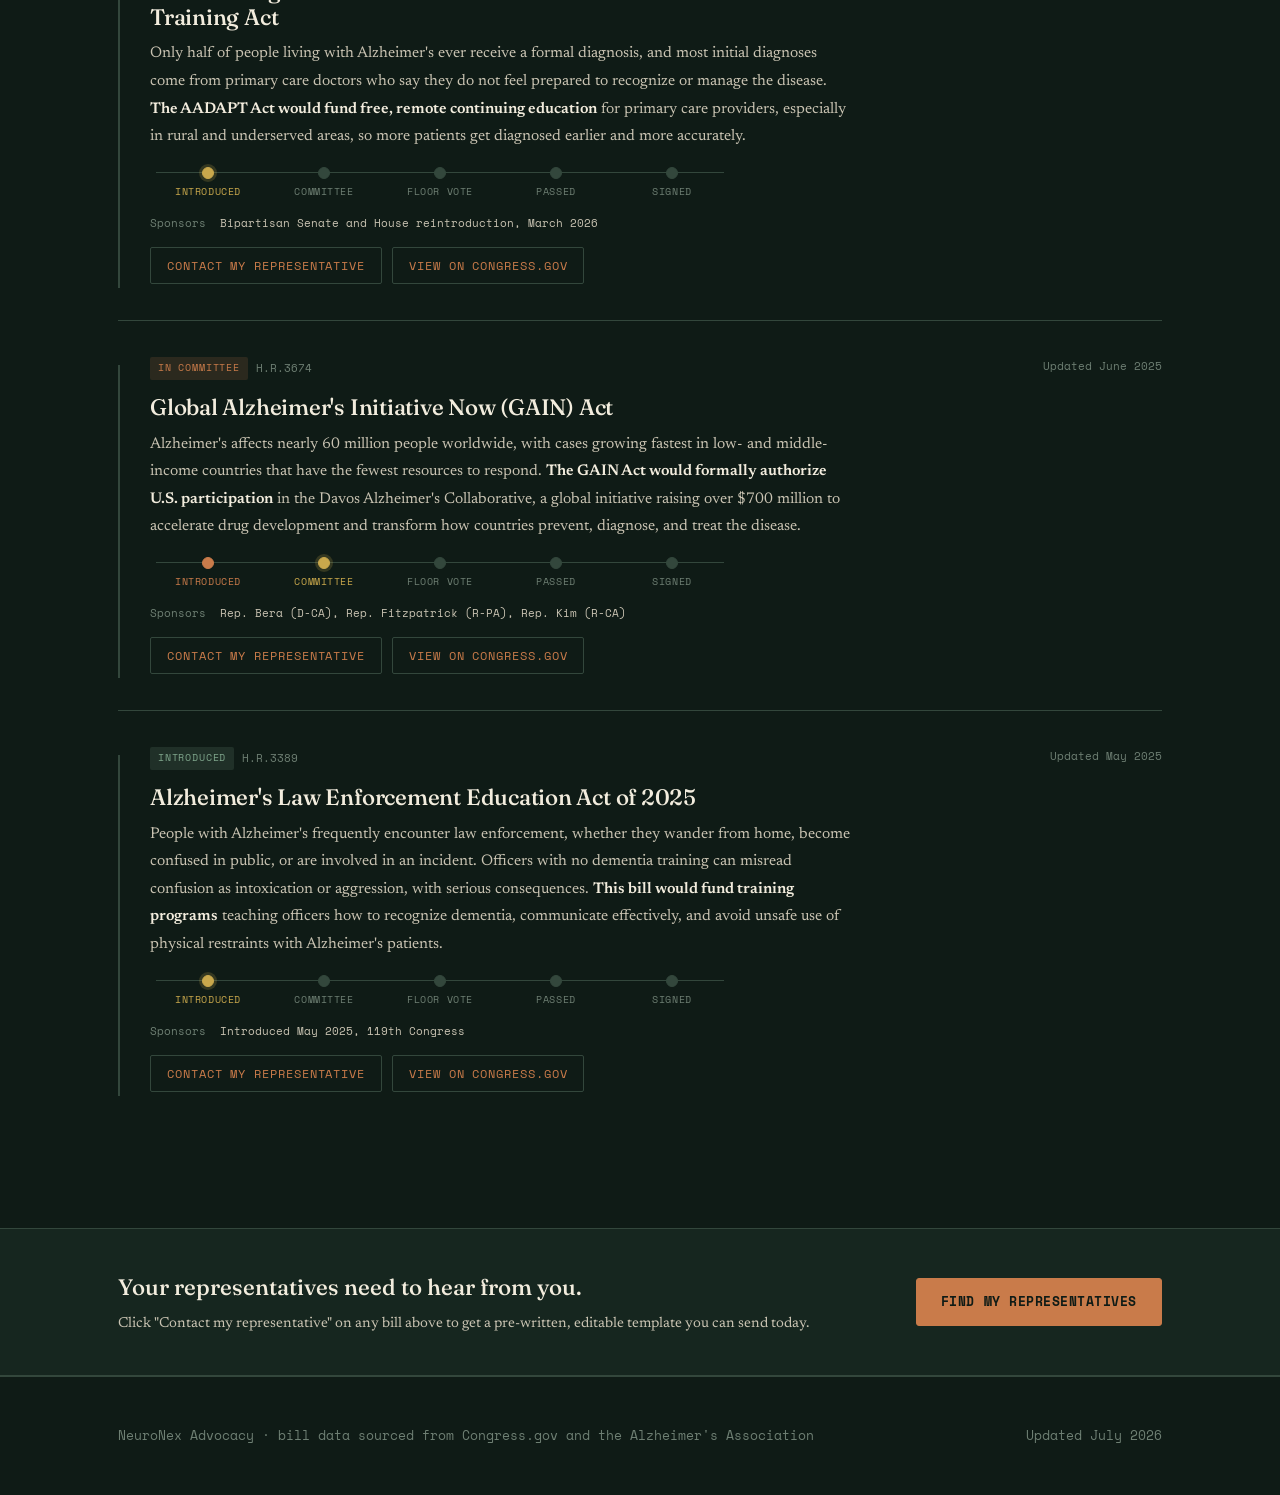
==== commit 6d8b9de6: "Add CAIDE dementia risk explorer page New risk-explorer.html/risk-explorer.js — an interactive versi" ====
--- a/advocacy.html
+++ b/advocacy.html
@@ -7,7 +7,7 @@
 <link rel="preconnect" href="https://fonts.googleapis.com">
 <link rel="preconnect" href="https://fonts.gstatic.com" crossorigin>
 <link href="https://fonts.googleapis.com/css2?family=Fraunces:opsz,wght@9..144,400;9..144,500;9..144,600&family=Newsreader:ital,wght@0,400;0,500;1,400&family=Space+Mono:wght@400;700&display=swap" rel="stylesheet">
-<link rel="stylesheet" href="styles.css?v=5">
+<link rel="stylesheet" href="styles.css?v=6">
 </head>
 <body>
 
@@ -23,6 +23,7 @@
       <li><a href="index.html#about">About</a></li>
       <li><a href="advocacy.html">Advocacy</a></li>
       <li><a href="ai.html">Ask AI</a></li>
+      <li><a href="risk-explorer.html">Risk Score</a></li>
       <li><a href="research-database.html">Research Database</a></li>
       <li><a href="contact.html">Contact</a></li>
     </ul>
@@ -39,6 +40,7 @@
     <a href="index.html#about">About</a>
     <a href="advocacy.html">Advocacy</a>
     <a href="ai.html">Ask AI</a>
+    <a href="risk-explorer.html">Risk Score</a>
     <a href="research-database.html">Research Database</a>
     <a href="contact.html">Contact</a>
   </div>
--- a/styles.css
+++ b/styles.css
@@ -581,3 +581,59 @@
 .input-note{ font-family:'Space Mono', monospace; font-size:0.63rem; color:#6E7F73; margin-top:10px; line-height:1.5; }
 
 .error-msg{ padding:12px 16px; border-left:2px solid var(--rose); background:rgba(217,138,130,0.08); font-size:0.88rem; color:var(--rose); font-family:'Newsreader', serif; }
+
+/* ---------- CAIDE RISK EXPLORER ---------- */
+.risk-grid{ display:grid; grid-template-columns:1.15fr 1fr; gap:20px; align-items:start; margin-bottom:40px; }
+@media (max-width:780px){ .risk-grid{ grid-template-columns:1fr; } }
+.risk-panel{ background:var(--panel); border:1px solid var(--line); border-radius:6px; padding:28px 30px; }
+.risk-group-label{ font-family:'Space Mono', monospace; font-size:0.68rem; letter-spacing:0.08em; text-transform:uppercase; color:#6E7F73; margin:0 0 16px; padding-top:22px; border-top:1px solid var(--line); }
+.risk-group-label:first-child{ padding-top:0; border-top:none; }
+.risk-field{ margin-bottom:18px; }
+.risk-field-top{ display:flex; justify-content:space-between; align-items:baseline; margin-bottom:8px; }
+.risk-field-name{ font-family:'Newsreader', serif; font-size:0.92rem; color:var(--sand); }
+.risk-field-pts{ font-family:'Space Mono', monospace; font-size:0.75rem; color:var(--copper); font-weight:700; }
+
+.risk-slider{ width:100%; -webkit-appearance:none; appearance:none; height:4px; border-radius:2px; background:var(--line); outline:none; }
+.risk-slider::-webkit-slider-thumb{ -webkit-appearance:none; width:16px; height:16px; border-radius:50%; background:var(--copper); cursor:pointer; border:2px solid var(--ink); box-shadow:0 0 0 1px var(--copper); }
+.risk-slider::-moz-range-thumb{ width:16px; height:16px; border-radius:50%; background:var(--copper); cursor:pointer; border:2px solid var(--ink); box-shadow:0 0 0 1px var(--copper); }
+.risk-range-labels{ display:flex; justify-content:space-between; font-family:'Space Mono', monospace; font-size:0.65rem; color:#6E7F73; margin-top:4px; }
+
+.risk-seg{ display:flex; border:1px solid var(--line); border-radius:4px; overflow:hidden; }
+.risk-seg button{ flex:1; border:none; background:var(--panel); color:var(--sand-dim); font-family:'Newsreader', serif; font-size:0.85rem; padding:9px 6px; cursor:pointer; border-right:1px solid var(--line); transition:all .15s; }
+.risk-seg button:last-child{ border-right:none; }
+.risk-seg button.active{ background:var(--copper); color:var(--ink); font-weight:600; }
+
+.risk-num-unit{ display:flex; gap:8px; align-items:center; }
+.risk-num-unit input[type="number"]{ flex:1; font-family:'Space Mono', monospace; font-size:0.9rem; padding:9px 12px; border:1px solid var(--line); border-radius:3px; background:var(--ink); color:var(--sand); width:100%; }
+.risk-unit-toggle{ font-family:'Space Mono', monospace; font-size:0.68rem; color:var(--sand-dim); background:none; border:1px solid var(--line); border-radius:3px; padding:7px 9px; cursor:pointer; white-space:nowrap; }
+
+.risk-advanced{ margin-top:20px; border-top:1px solid var(--line); padding-top:16px; }
+.risk-advanced summary{ font-family:'Space Mono', monospace; font-size:0.68rem; letter-spacing:0.06em; text-transform:uppercase; color:var(--copper); cursor:pointer; }
+
+.risk-score-wrap{ text-align:center; }
+.risk-score-num{ font-family:'Space Mono', monospace; font-size:3.2rem; font-weight:700; margin:6px 0 0; line-height:1; color:var(--sand); }
+.risk-score-max{ font-family:'Space Mono', monospace; font-size:1rem; color:#6E7F73; }
+.risk-score-caption{ font-size:0.78rem; color:var(--sand-dim); margin:6px 0 18px; font-family:'Newsreader', serif; }
+
+.risk-badge{ display:inline-block; font-family:'Space Mono', monospace; font-size:0.8rem; padding:8px 16px; border-radius:20px; font-weight:600; margin-bottom:22px; }
+
+.risk-scale-track{
+  position:relative; height:14px; border-radius:7px; margin:0 4px 8px;
+  background:linear-gradient(to right, #7FA68C 0%, #7FA68C 33%, #C9A84C 33%, #C9A84C 53%, #C97B4A 53%, #C97B4A 66%, #C1502F 66%, #C1502F 80%, #A13F2E 80%, #A13F2E 100%);
+}
+.risk-scale-marker{ position:absolute; top:-5px; width:3px; height:24px; background:var(--sand); border-radius:2px; transform:translateX(-50%); }
+.risk-scale-labels{ display:flex; justify-content:space-between; font-family:'Space Mono', monospace; font-size:0.62rem; color:#6E7F73; padding:0 4px; }
+
+.risk-contrib-title{ font-family:'Space Mono', monospace; font-size:0.68rem; letter-spacing:0.06em; text-transform:uppercase; color:#6E7F73; text-align:left; margin:24px 0 12px; border-top:1px solid var(--line); padding-top:18px; }
+.risk-contrib-row{ display:grid; grid-template-columns:100px 1fr 32px; align-items:center; gap:8px; margin-bottom:8px; }
+.risk-contrib-name{ font-family:'Space Mono', monospace; font-size:0.68rem; color:var(--sand-dim); text-align:right; }
+.risk-contrib-bar-track{ position:relative; height:8px; background:var(--line); border-radius:4px; }
+.risk-contrib-bar-fill{ position:absolute; top:0; bottom:0; left:0; border-radius:4px; background:var(--copper); }
+.risk-contrib-pts{ font-family:'Space Mono', monospace; font-size:0.68rem; color:var(--sand); }
+
+.risk-footnote{ font-size:0.9rem; color:var(--sand-dim); line-height:1.75; margin-top:10px; font-family:'Newsreader', serif; }
+.risk-footnote b{ color:var(--sand); font-weight:700; }
+.risk-table{ width:100%; border-collapse:collapse; margin:16px 0; font-size:0.78rem; }
+.risk-table th, .risk-table td{ padding:8px; text-align:center; border:1px solid var(--line); font-family:'Space Mono', monospace; }
+.risk-table th{ background:var(--panel-2); font-weight:600; color:var(--sand); }
+.risk-table td{ color:var(--sand-dim); }
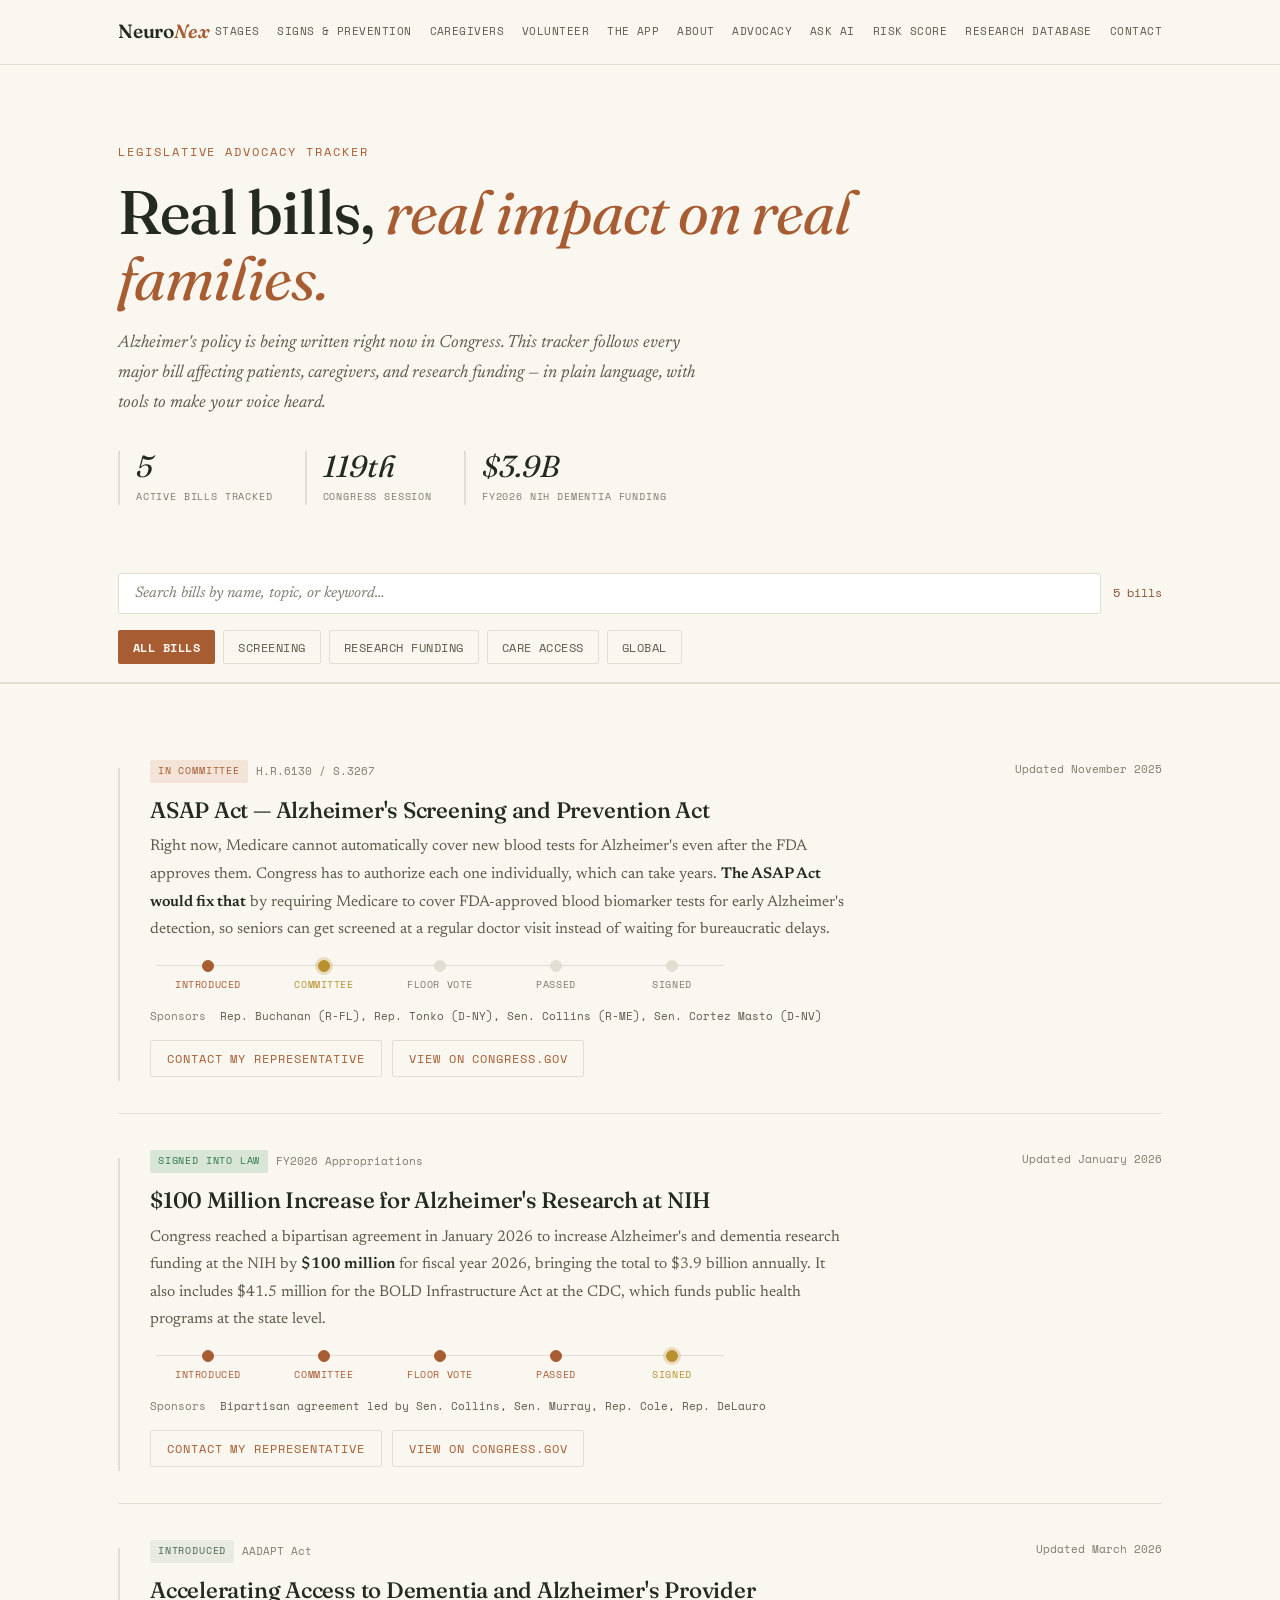
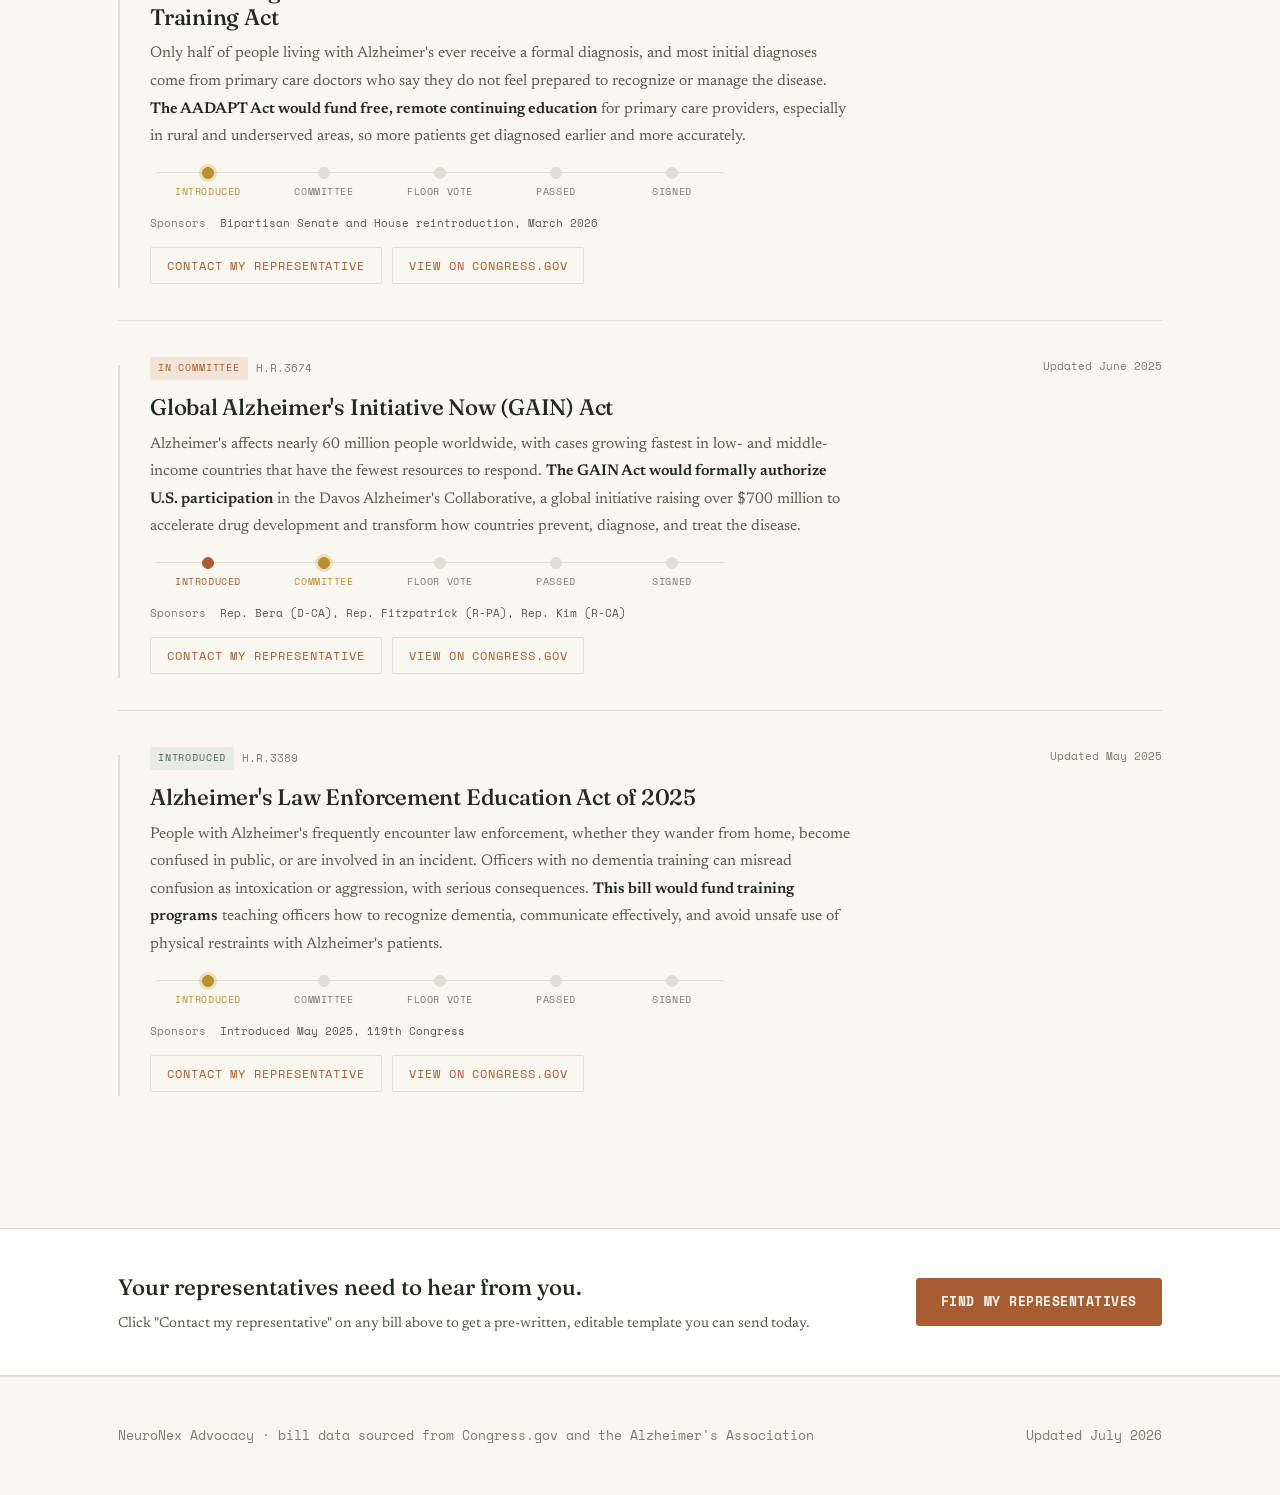
==== commit 33f69512: "Switch site to a light theme Redefines the shared color palette (warm cream background, white cards," ====
--- a/advocacy.html
+++ b/advocacy.html
@@ -7,7 +7,7 @@
 <link rel="preconnect" href="https://fonts.googleapis.com">
 <link rel="preconnect" href="https://fonts.gstatic.com" crossorigin>
 <link href="https://fonts.googleapis.com/css2?family=Fraunces:opsz,wght@9..144,400;9..144,500;9..144,600&family=Newsreader:ital,wght@0,400;0,500;1,400&family=Space+Mono:wght@400;700&display=swap" rel="stylesheet">
-<link rel="stylesheet" href="styles.css?v=6">
+<link rel="stylesheet" href="styles.css?v=7">
 </head>
 <body>
 
@@ -128,5 +128,6 @@
 <script src="nav.js"></script>
 <script src="advocacy.js"></script>
 
+<script data-goatcounter="https://neuronex.goatcounter.com/count" async src="https://gc.zgo.at/count.js"></script>
 </body>
 </html>
--- a/styles.css
+++ b/styles.css
@@ -2,16 +2,16 @@
    NeuroNex — shared stylesheet (fonts, colors, layout, forms)
    =========================================================== */
 :root{
-  --ink:#0F1B16;
-  --panel:#16261F;
-  --panel-2:#1E332A;
-  --sand:#F2ECDD;
-  --sand-dim:#C9C3B2;
-  --copper:#C97B4A;
+  --ink:#FAF7F0;
+  --panel:#FFFFFF;
+  --panel-2:#F1ECE0;
+  --sand:#232A22;
+  --sand-dim:#5B5A4C;
+  --copper:#A85C32;
   --copper-dim:#8C5635;
-  --rose:#D98A82;
-  --sage:#7FA68C;
-  --line:#33473C;
+  --rose:#B54A3E;
+  --sage:#4B6650;
+  --line:#E1DFD3;
 }
 *{box-sizing:border-box; margin:0; padding:0;}
 html{scroll-behavior:smooth;}
@@ -31,7 +31,7 @@
 /* ---------- NAV ---------- */
 nav{
   position:sticky; top:0; z-index:50;
-  background:rgba(15,27,22,0.92);
+  background:rgba(250,247,240,0.92);
   backdrop-filter:blur(6px);
   border-bottom:1px solid var(--line);
 }
@@ -165,7 +165,7 @@
   line-height:1;
 }
 .stat-label{ font-size:0.82rem; color:var(--sand-dim); margin-top:8px; font-style:normal; font-family:'Newsreader', serif; }
-.stat-cite{ font-size:0.7rem; color:#6E7F73; margin-top:10px; font-family:'Space Mono', monospace; }
+.stat-cite{ font-size:0.7rem; color:#7D7C6E; margin-top:10px; font-family:'Space Mono', monospace; }
 
 /* ---------- SECTION GENERIC ---------- */
 section{ padding:88px 0; border-top:1px solid var(--line); }
@@ -207,7 +207,7 @@
 }
 @media (max-width:680px){ .signs-grid{ grid-template-columns:1fr; } }
 .signs-col{ background:var(--panel); padding:28px; }
-.signs-col.warn{ background:#241A18; }
+.signs-col.warn{ background:#FBEAE7; }
 .signs-col h4{ font-family:'Space Mono', monospace; font-size:0.78rem; text-transform:uppercase; letter-spacing:0.08em; margin-bottom:18px; }
 .signs-col.warn h4{ color:var(--rose); }
 .signs-col:not(.warn) h4{ color:var(--sage); }
@@ -222,7 +222,7 @@
 .pcard svg{ width:34px; height:34px; margin-bottom:16px; stroke:var(--copper); }
 .pcard h3{ font-family:'Fraunces', Georgia, serif; font-weight:500; font-size:1.1rem; margin-bottom:8px; color:var(--sand); }
 .pcard p{ font-size:0.88rem; color:var(--sand-dim); margin-bottom:10px; font-family:'Newsreader', serif; }
-.pcard .cite{ font-family:'Space Mono', monospace; font-size:0.68rem; color:#6E7F73; }
+.pcard .cite{ font-family:'Space Mono', monospace; font-size:0.68rem; color:#7D7C6E; }
 
 /* ---------- CAREGIVER STRIP ---------- */
 .care-strip{
@@ -249,7 +249,7 @@
   cursor:pointer;
   transition:background .2s, opacity .2s;
 }
-.btn:hover{ background:#E0905D; }
+.btn:hover{ background:#8F4A26; }
 .btn:disabled{ opacity:0.6; cursor:not-allowed; }
 .btn-outline{ border:1px solid var(--copper); color:var(--copper); background:none; }
 .btn-outline:hover{ background:rgba(201,123,74,0.12); }
@@ -290,7 +290,7 @@
   flex:1; min-width:220px; background:var(--panel); border:1px solid var(--line); color:var(--sand);
   padding:12px 16px; border-radius:2px; font-size:0.95rem; font-family:'Newsreader', serif;
 }
-#search::placeholder{ color:#6E7F73; font-style:italic; }
+#search::placeholder{ color:#7D7C6E; font-style:italic; }
 .count{ font-family:'Space Mono', monospace; font-size:0.78rem; color:var(--copper-dim); align-self:center; white-space:nowrap; }
 .filters{ display:flex; gap:8px; flex-wrap:wrap; }
 .filter-btn{
@@ -315,10 +315,10 @@
 .tag.treatment{ background:rgba(201,123,74,0.15); color:var(--copper); }
 .tag.diagnostics{ background:rgba(127,166,140,0.15); color:var(--sage); }
 .tag.prevention{ background:rgba(217,138,130,0.15); color:var(--rose); }
-.tag.genetics{ background:rgba(196,170,255,0.15); color:#C4AAFF; }
-.tag.device{ background:rgba(120,170,200,0.15); color:#78AAC8; }
-
-.status{ font-family:'Space Mono', monospace; font-size:0.66rem; color:#6E7F73; }
+.tag.genetics{ background:rgba(126,90,214,0.14); color:#6E4FB8; }
+.tag.device{ background:rgba(58,110,140,0.14); color:#2E6C8C; }
+
+.status{ font-family:'Space Mono', monospace; font-size:0.66rem; color:#7D7C6E; }
 .card h3{
   font-family:'Fraunces', Georgia, serif; font-weight:500; font-size:1.32rem; line-height:1.25;
   margin-bottom:12px; color:var(--sand); letter-spacing:-0.01em;
@@ -329,7 +329,7 @@
   display:flex; justify-content:space-between; align-items:center; border-top:1px solid var(--line);
   padding-top:12px; margin-top:4px; flex-wrap:wrap; gap:8px;
 }
-.cite{ font-family:'Space Mono', monospace; font-size:0.66rem; color:#6E7F73; }
+.cite{ font-family:'Space Mono', monospace; font-size:0.66rem; color:#7D7C6E; }
 .jargon-toggle{ background:none; border:none; color:var(--copper); font-size:0.76rem; font-family:'Space Mono', monospace; cursor:pointer; padding:0; }
 .jargon-toggle:hover{ text-decoration:underline; }
 .jargon-box{
@@ -391,18 +391,18 @@
 .notification{ background:var(--panel-2); border-left:2px solid var(--copper); border-radius:2px; padding:14px 16px; }
 .notif-label{ font-family:'Space Mono', monospace; font-size:0.62rem; text-transform:uppercase; letter-spacing:0.1em; color:var(--copper); margin-bottom:6px; }
 .notif-text{ font-size:0.88rem; color:var(--sand-dim); font-family:'Newsreader', serif; line-height:1.55; }
-.notif-sub{ font-size:0.78rem; color:#6E7F73; margin-top:6px; font-family:'Space Mono', monospace; }
+.notif-sub{ font-size:0.78rem; color:#7D7C6E; margin-top:6px; font-family:'Space Mono', monospace; }
 .app-progress{ margin-top:4px; }
-.progress-label{ font-family:'Space Mono', monospace; font-size:0.65rem; color:#6E7F73; margin-bottom:8px; text-transform:uppercase; letter-spacing:0.08em; }
+.progress-label{ font-family:'Space Mono', monospace; font-size:0.65rem; color:#7D7C6E; margin-bottom:8px; text-transform:uppercase; letter-spacing:0.08em; }
 .progress-bar{ height:3px; background:var(--line); position:relative; border-radius:2px; overflow:hidden; }
 .progress-fill{ height:3px; background:var(--copper); width:68%; }
-.progress-text{ font-family:'Space Mono', monospace; font-size:0.62rem; color:#6E7F73; margin-top:6px; }
+.progress-text{ font-family:'Space Mono', monospace; font-size:0.62rem; color:#7D7C6E; margin-top:6px; }
 
 /* ---------- ABOUT ---------- */
 .about-grid{ display:grid; grid-template-columns:260px 1fr; gap:56px; align-items:start; }
 @media (max-width:740px){ .about-grid{ grid-template-columns:1fr; } }
 .about-photo{ width:100%; aspect-ratio:3/4; object-fit:cover; display:block; border-radius:4px; filter:grayscale(8%); }
-.about-photo-label{ font-family:'Space Mono', monospace; font-size:0.65rem; text-transform:uppercase; letter-spacing:0.1em; color:#6E7F73; margin-top:12px; }
+.about-photo-label{ font-family:'Space Mono', monospace; font-size:0.65rem; text-transform:uppercase; letter-spacing:0.1em; color:#7D7C6E; margin-top:12px; }
 .about-name{ font-family:'Fraunces', Georgia, serif; font-weight:600; font-size:clamp(1.7rem,3vw,2.2rem); letter-spacing:-0.01em; color:var(--sand); margin-bottom:6px; }
 .about-role{ font-family:'Space Mono', monospace; font-size:0.72rem; text-transform:uppercase; letter-spacing:0.12em; color:var(--copper); margin-bottom:24px; }
 .about-text p{ font-size:0.97rem; color:var(--sand-dim); font-family:'Newsreader', serif; line-height:1.75; margin-bottom:16px; }
@@ -412,12 +412,12 @@
 
 /* ---------- CONTACT META ---------- */
 .contact-meta{ margin-bottom:24px; }
-.contact-meta-item{ font-family:'Space Mono', monospace; font-size:0.72rem; color:#6E7F73; margin-bottom:6px; }
+.contact-meta-item{ font-family:'Space Mono', monospace; font-size:0.72rem; color:#7D7C6E; margin-bottom:6px; }
 .contact-meta-item span{ color:var(--sand-dim); }
 
-footer{ border-top:1px solid var(--line); padding:48px 0; color:#6E7F73; font-size:0.82rem; font-family:'Space Mono', monospace; }
+footer{ border-top:1px solid var(--line); padding:48px 0; color:#7D7C6E; font-size:0.82rem; font-family:'Space Mono', monospace; }
 footer .wrap{ display:flex; justify-content:space-between; flex-wrap:wrap; gap:12px; }
-footer a{ color:#6E7F73; text-decoration:none; }
+footer a{ color:#7D7C6E; text-decoration:none; }
 footer a:hover{ color:var(--copper); }
 
 .reveal{ opacity:0; transform:translateY(16px); transition:opacity .7s ease, transform .7s ease; }
@@ -427,7 +427,7 @@
 .hero-stats{ display:flex; gap:32px; margin-top:32px; flex-wrap:wrap; }
 .hero-stat-mini{ border-left:2px solid var(--line); padding-left:16px; }
 .hero-stat-mini .num{ font-family:'Fraunces', Georgia, serif; font-size:1.9rem; color:var(--sand); font-style:italic; line-height:1; }
-.hero-stat-mini .label{ font-family:'Space Mono', monospace; font-size:0.65rem; text-transform:uppercase; letter-spacing:0.08em; color:#6E7F73; margin-top:6px; }
+.hero-stat-mini .label{ font-family:'Space Mono', monospace; font-size:0.65rem; text-transform:uppercase; letter-spacing:0.08em; color:#7D7C6E; margin-top:6px; }
 
 /* ---------- ADVOCACY: BILL LIST ---------- */
 .bill-list{ display:flex; flex-direction:column; }
@@ -438,7 +438,7 @@
 .bill:hover{ padding-left:40px; }
 .bill-top{ display:flex; justify-content:space-between; align-items:flex-start; gap:16px; margin-bottom:14px; flex-wrap:wrap; }
 .bill-tags{ display:flex; gap:8px; align-items:center; flex-wrap:wrap; }
-.bill-id{ font-family:'Space Mono', monospace; font-size:0.7rem; color:#6E7F73; }
+.bill-id{ font-family:'Space Mono', monospace; font-size:0.7rem; color:#7D7C6E; }
 .bill h3{ font-family:'Fraunces', Georgia, serif; font-size:1.4rem; font-weight:500; color:var(--sand); letter-spacing:-0.01em; line-height:1.2; margin-bottom:10px; max-width:680px; }
 .bill-plain{ font-family:'Newsreader', serif; font-size:0.97rem; font-weight:400; color:var(--sand-dim); line-height:1.78; max-width:700px; margin-bottom:16px; }
 .bill-plain strong{ color:var(--sand); font-weight:600; }
@@ -446,8 +446,8 @@
 .status-badge{ font-family:'Space Mono', monospace; font-size:0.64rem; text-transform:uppercase; letter-spacing:0.08em; padding:3px 8px; border-radius:2px; display:inline-block; }
 .status-badge.introduced{ background:rgba(127,166,140,0.15); color:var(--sage); }
 .status-badge.committee{ background:rgba(201,123,74,0.15); color:var(--copper); }
-.status-badge.passed{ background:rgba(127,166,140,0.25); color:#8FD4A8; }
-.status-badge.signed{ background:rgba(100,200,130,0.2); color:#6DC891; }
+.status-badge.passed{ background:rgba(75,102,80,0.16); color:#3F5A44; }
+.status-badge.signed{ background:rgba(46,140,80,0.16); color:#2E7A46; }
 .status-badge.stalled{ background:rgba(217,138,130,0.15); color:var(--rose); }
 
 .bill-progress{ max-width:580px; margin-bottom:18px; }
@@ -456,13 +456,13 @@
 .pstep{ display:flex; flex-direction:column; align-items:center; flex:1; position:relative; z-index:1; }
 .pstep-dot{ width:12px; height:12px; border-radius:50%; background:var(--line); border:1px solid var(--line); margin-bottom:6px; transition:background .3s; }
 .pstep-dot.done{ background:var(--copper); border-color:var(--copper); }
-.pstep-dot.current{ background:#C9A84C; border-color:#C9A84C; box-shadow:0 0 0 3px rgba(201,168,76,0.2); }
-.pstep-label{ font-family:'Space Mono', monospace; font-size:0.6rem; text-transform:uppercase; letter-spacing:0.06em; color:#6E7F73; text-align:center; line-height:1.3; }
+.pstep-dot.current{ background:#B8912E; border-color:#B8912E; box-shadow:0 0 0 3px rgba(184,145,46,0.25); }
+.pstep-label{ font-family:'Space Mono', monospace; font-size:0.6rem; text-transform:uppercase; letter-spacing:0.06em; color:#7D7C6E; text-align:center; line-height:1.3; }
 .pstep-label.done{ color:var(--copper); }
-.pstep-label.current{ color:#C9A84C; }
+.pstep-label.current{ color:#B8912E; }
 
 .bill-bottom{ display:flex; gap:20px; align-items:center; flex-wrap:wrap; }
-.bill-meta{ font-family:'Space Mono', monospace; font-size:0.66rem; color:#6E7F73; }
+.bill-meta{ font-family:'Space Mono', monospace; font-size:0.66rem; color:#7D7C6E; }
 .bill-meta span{ color:var(--sand-dim); }
 .act-btn{
   font-family:'Space Mono', monospace; font-size:0.72rem; text-transform:uppercase; letter-spacing:0.08em;
@@ -474,7 +474,7 @@
 /* ---------- ADVOCACY: EMAIL TEMPLATE MODAL ---------- */
 .modal-overlay{
   display:none; position:fixed; inset:0; z-index:200;
-  background:rgba(8,18,12,0.88); backdrop-filter:blur(4px);
+  background:rgba(35,30,25,0.55); backdrop-filter:blur(4px);
   align-items:center; justify-content:center; padding:20px;
 }
 .modal-overlay.open{ display:flex; }
@@ -490,7 +490,7 @@
   white-space:pre-wrap; font-family:'Space Mono', monospace;
 }
 .modal-actions{ display:flex; gap:12px; flex-wrap:wrap; }
-.modal-note{ font-family:'Space Mono', monospace; font-size:0.65rem; color:#6E7F73; margin-top:14px; line-height:1.6; }
+.modal-note{ font-family:'Space Mono', monospace; font-size:0.65rem; color:#7D7C6E; margin-top:14px; line-height:1.6; }
 .copy-confirm{ font-family:'Space Mono', monospace; font-size:0.7rem; color:var(--sage); display:none; margin-top:10px; }
 
 /* ---------- ADVOCACY: CTA BANNER ---------- */
@@ -523,7 +523,7 @@
 }
 
 .suggestions{ padding:18px 0 0; flex-shrink:0; }
-.sug-label{ font-family:'Space Mono', monospace; font-size:0.65rem; text-transform:uppercase; letter-spacing:0.1em; color:#6E7F73; margin-bottom:12px; }
+.sug-label{ font-family:'Space Mono', monospace; font-size:0.65rem; text-transform:uppercase; letter-spacing:0.1em; color:#7D7C6E; margin-bottom:12px; }
 .sug-chips{ display:flex; gap:8px; flex-wrap:wrap; }
 .chip{
   background:none; border:1px solid var(--line); border-radius:2px; color:var(--sand-dim);
@@ -535,7 +535,7 @@
 
 .msg{ display:flex; flex-direction:column; gap:6px; animation:fadeUp .35s ease; }
 @keyframes fadeUp{ from{ opacity:0; transform:translateY(10px); } to{ opacity:1; transform:translateY(0); } }
-.msg-role{ font-family:'Space Mono', monospace; font-size:0.64rem; text-transform:uppercase; letter-spacing:0.1em; color:#6E7F73; }
+.msg-role{ font-family:'Space Mono', monospace; font-size:0.64rem; text-transform:uppercase; letter-spacing:0.1em; color:#7D7C6E; }
 .msg.user{ align-items:flex-end; }
 .msg.user .msg-role{ color:var(--copper-dim); }
 .msg-bubble{ max-width:88%; padding:16px 20px; line-height:1.75; font-size:0.95rem; font-family:'Newsreader', serif; border-radius:3px; }
@@ -555,12 +555,12 @@
 .typing span:nth-child(3){ animation-delay:.4s; }
 @keyframes bounce{ 0%,80%,100%{ transform:translateY(0); } 40%{ transform:translateY(-6px); } }
 
-.chat-empty{ flex:1; display:flex; flex-direction:column; align-items:center; justify-content:center; text-align:center; padding:40px 20px; color:#6E7F73; gap:10px; }
+.chat-empty{ flex:1; display:flex; flex-direction:column; align-items:center; justify-content:center; text-align:center; padding:40px 20px; color:#7D7C6E; gap:10px; }
 .chat-empty-icon{ width:48px; height:48px; border:1px solid var(--line); display:flex; align-items:center; justify-content:center; margin-bottom:8px; }
 .chat-empty-icon svg{ width:22px; height:22px; stroke:var(--copper-dim); fill:none; stroke-width:1.5; }
 .chat-empty p{ font-size:0.9rem; font-family:'Newsreader', serif; max-width:320px; line-height:1.6; }
 
-.source-tag{ font-family:'Space Mono', monospace; font-size:0.64rem; color:#6E7F73; margin-top:10px; padding-top:10px; border-top:1px solid var(--line); letter-spacing:0.04em; }
+.source-tag{ font-family:'Space Mono', monospace; font-size:0.64rem; color:#7D7C6E; margin-top:10px; padding-top:10px; border-top:1px solid var(--line); letter-spacing:0.04em; }
 
 .chat-input-area{ flex-shrink:0; border-top:1px solid var(--line); padding:18px 0 24px; }
 .chat-input-wrap{ display:flex; gap:10px; align-items:flex-end; }
@@ -569,16 +569,16 @@
   font-family:'Newsreader', serif; font-size:0.95rem; padding:14px 16px; outline:none; resize:none;
   transition:border-color .2s; line-height:1.5; min-height:52px; max-height:160px; overflow-y:auto;
 }
-textarea#userInput::placeholder{ color:#6E7F73; font-style:italic; }
+textarea#userInput::placeholder{ color:#7D7C6E; font-style:italic; }
 textarea#userInput:focus{ border-color:var(--copper-dim); }
 .send-btn{
   background:var(--copper); border:1px solid var(--copper); border-radius:3px; color:var(--ink);
   width:48px; height:48px; cursor:pointer; flex-shrink:0; display:flex; align-items:center; justify-content:center; transition:background .2s;
 }
-.send-btn:hover{ background:#E0905D; }
+.send-btn:hover{ background:#8F4A26; }
 .send-btn:disabled{ background:var(--line); border-color:var(--line); cursor:not-allowed; }
 .send-btn svg{ width:18px; height:18px; stroke:currentColor; fill:none; stroke-width:2; }
-.input-note{ font-family:'Space Mono', monospace; font-size:0.63rem; color:#6E7F73; margin-top:10px; line-height:1.5; }
+.input-note{ font-family:'Space Mono', monospace; font-size:0.63rem; color:#7D7C6E; margin-top:10px; line-height:1.5; }
 
 .error-msg{ padding:12px 16px; border-left:2px solid var(--rose); background:rgba(217,138,130,0.08); font-size:0.88rem; color:var(--rose); font-family:'Newsreader', serif; }
 
@@ -586,7 +586,7 @@
 .risk-grid{ display:grid; grid-template-columns:1.15fr 1fr; gap:20px; align-items:start; margin-bottom:40px; }
 @media (max-width:780px){ .risk-grid{ grid-template-columns:1fr; } }
 .risk-panel{ background:var(--panel); border:1px solid var(--line); border-radius:6px; padding:28px 30px; }
-.risk-group-label{ font-family:'Space Mono', monospace; font-size:0.68rem; letter-spacing:0.08em; text-transform:uppercase; color:#6E7F73; margin:0 0 16px; padding-top:22px; border-top:1px solid var(--line); }
+.risk-group-label{ font-family:'Space Mono', monospace; font-size:0.68rem; letter-spacing:0.08em; text-transform:uppercase; color:#7D7C6E; margin:0 0 16px; padding-top:22px; border-top:1px solid var(--line); }
 .risk-group-label:first-child{ padding-top:0; border-top:none; }
 .risk-field{ margin-bottom:18px; }
 .risk-field-top{ display:flex; justify-content:space-between; align-items:baseline; margin-bottom:8px; }
@@ -596,7 +596,7 @@
 .risk-slider{ width:100%; -webkit-appearance:none; appearance:none; height:4px; border-radius:2px; background:var(--line); outline:none; }
 .risk-slider::-webkit-slider-thumb{ -webkit-appearance:none; width:16px; height:16px; border-radius:50%; background:var(--copper); cursor:pointer; border:2px solid var(--ink); box-shadow:0 0 0 1px var(--copper); }
 .risk-slider::-moz-range-thumb{ width:16px; height:16px; border-radius:50%; background:var(--copper); cursor:pointer; border:2px solid var(--ink); box-shadow:0 0 0 1px var(--copper); }
-.risk-range-labels{ display:flex; justify-content:space-between; font-family:'Space Mono', monospace; font-size:0.65rem; color:#6E7F73; margin-top:4px; }
+.risk-range-labels{ display:flex; justify-content:space-between; font-family:'Space Mono', monospace; font-size:0.65rem; color:#7D7C6E; margin-top:4px; }
 
 .risk-seg{ display:flex; border:1px solid var(--line); border-radius:4px; overflow:hidden; }
 .risk-seg button{ flex:1; border:none; background:var(--panel); color:var(--sand-dim); font-family:'Newsreader', serif; font-size:0.85rem; padding:9px 6px; cursor:pointer; border-right:1px solid var(--line); transition:all .15s; }
@@ -612,19 +612,19 @@
 
 .risk-score-wrap{ text-align:center; }
 .risk-score-num{ font-family:'Space Mono', monospace; font-size:3.2rem; font-weight:700; margin:6px 0 0; line-height:1; color:var(--sand); }
-.risk-score-max{ font-family:'Space Mono', monospace; font-size:1rem; color:#6E7F73; }
+.risk-score-max{ font-family:'Space Mono', monospace; font-size:1rem; color:#7D7C6E; }
 .risk-score-caption{ font-size:0.78rem; color:var(--sand-dim); margin:6px 0 18px; font-family:'Newsreader', serif; }
 
 .risk-badge{ display:inline-block; font-family:'Space Mono', monospace; font-size:0.8rem; padding:8px 16px; border-radius:20px; font-weight:600; margin-bottom:22px; }
 
 .risk-scale-track{
   position:relative; height:14px; border-radius:7px; margin:0 4px 8px;
-  background:linear-gradient(to right, #7FA68C 0%, #7FA68C 33%, #C9A84C 33%, #C9A84C 53%, #C97B4A 53%, #C97B4A 66%, #C1502F 66%, #C1502F 80%, #A13F2E 80%, #A13F2E 100%);
+  background:linear-gradient(to right, #4B6650 0%, #4B6650 33%, #B8912E 33%, #B8912E 53%, #A85C32 53%, #A85C32 66%, #93381C 66%, #93381C 80%, #7A2E1E 80%, #7A2E1E 100%);
 }
 .risk-scale-marker{ position:absolute; top:-5px; width:3px; height:24px; background:var(--sand); border-radius:2px; transform:translateX(-50%); }
-.risk-scale-labels{ display:flex; justify-content:space-between; font-family:'Space Mono', monospace; font-size:0.62rem; color:#6E7F73; padding:0 4px; }
-
-.risk-contrib-title{ font-family:'Space Mono', monospace; font-size:0.68rem; letter-spacing:0.06em; text-transform:uppercase; color:#6E7F73; text-align:left; margin:24px 0 12px; border-top:1px solid var(--line); padding-top:18px; }
+.risk-scale-labels{ display:flex; justify-content:space-between; font-family:'Space Mono', monospace; font-size:0.62rem; color:#7D7C6E; padding:0 4px; }
+
+.risk-contrib-title{ font-family:'Space Mono', monospace; font-size:0.68rem; letter-spacing:0.06em; text-transform:uppercase; color:#7D7C6E; text-align:left; margin:24px 0 12px; border-top:1px solid var(--line); padding-top:18px; }
 .risk-contrib-row{ display:grid; grid-template-columns:100px 1fr 32px; align-items:center; gap:8px; margin-bottom:8px; }
 .risk-contrib-name{ font-family:'Space Mono', monospace; font-size:0.68rem; color:var(--sand-dim); text-align:right; }
 .risk-contrib-bar-track{ position:relative; height:8px; background:var(--line); border-radius:4px; }
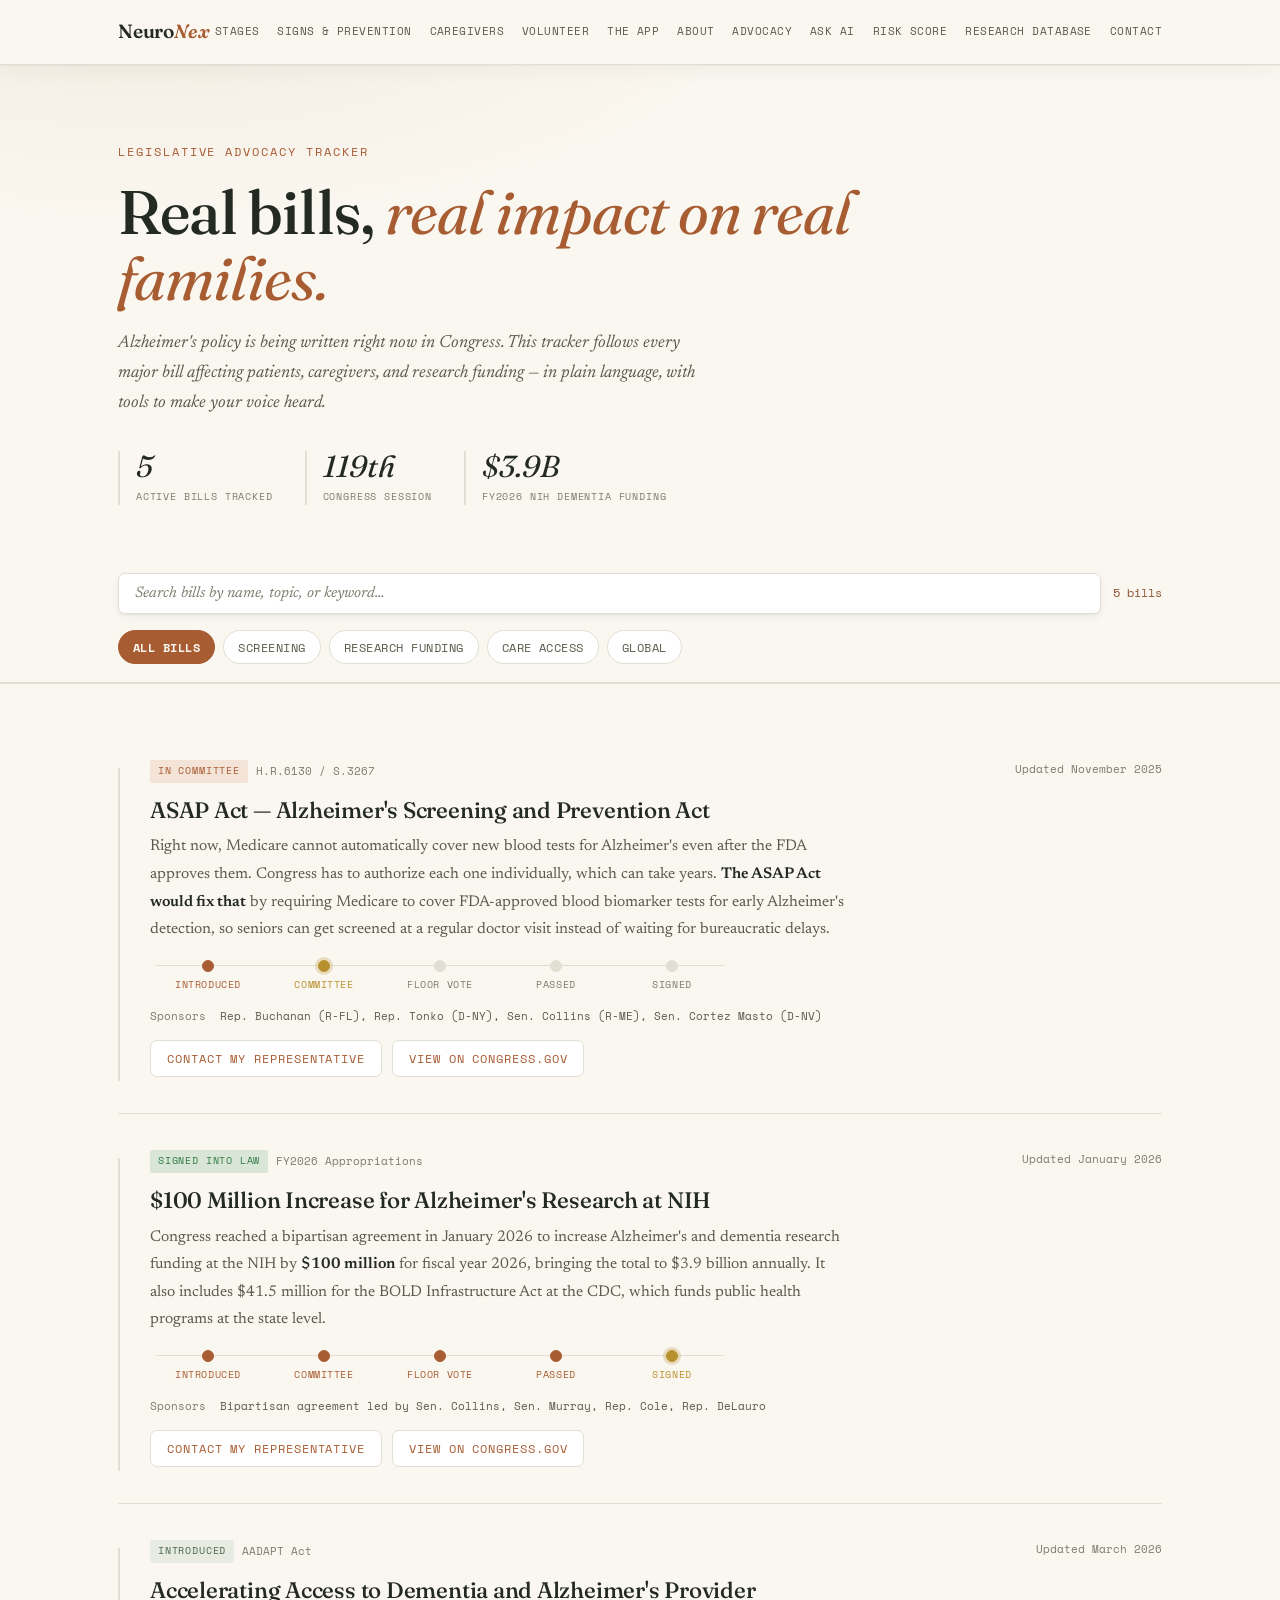
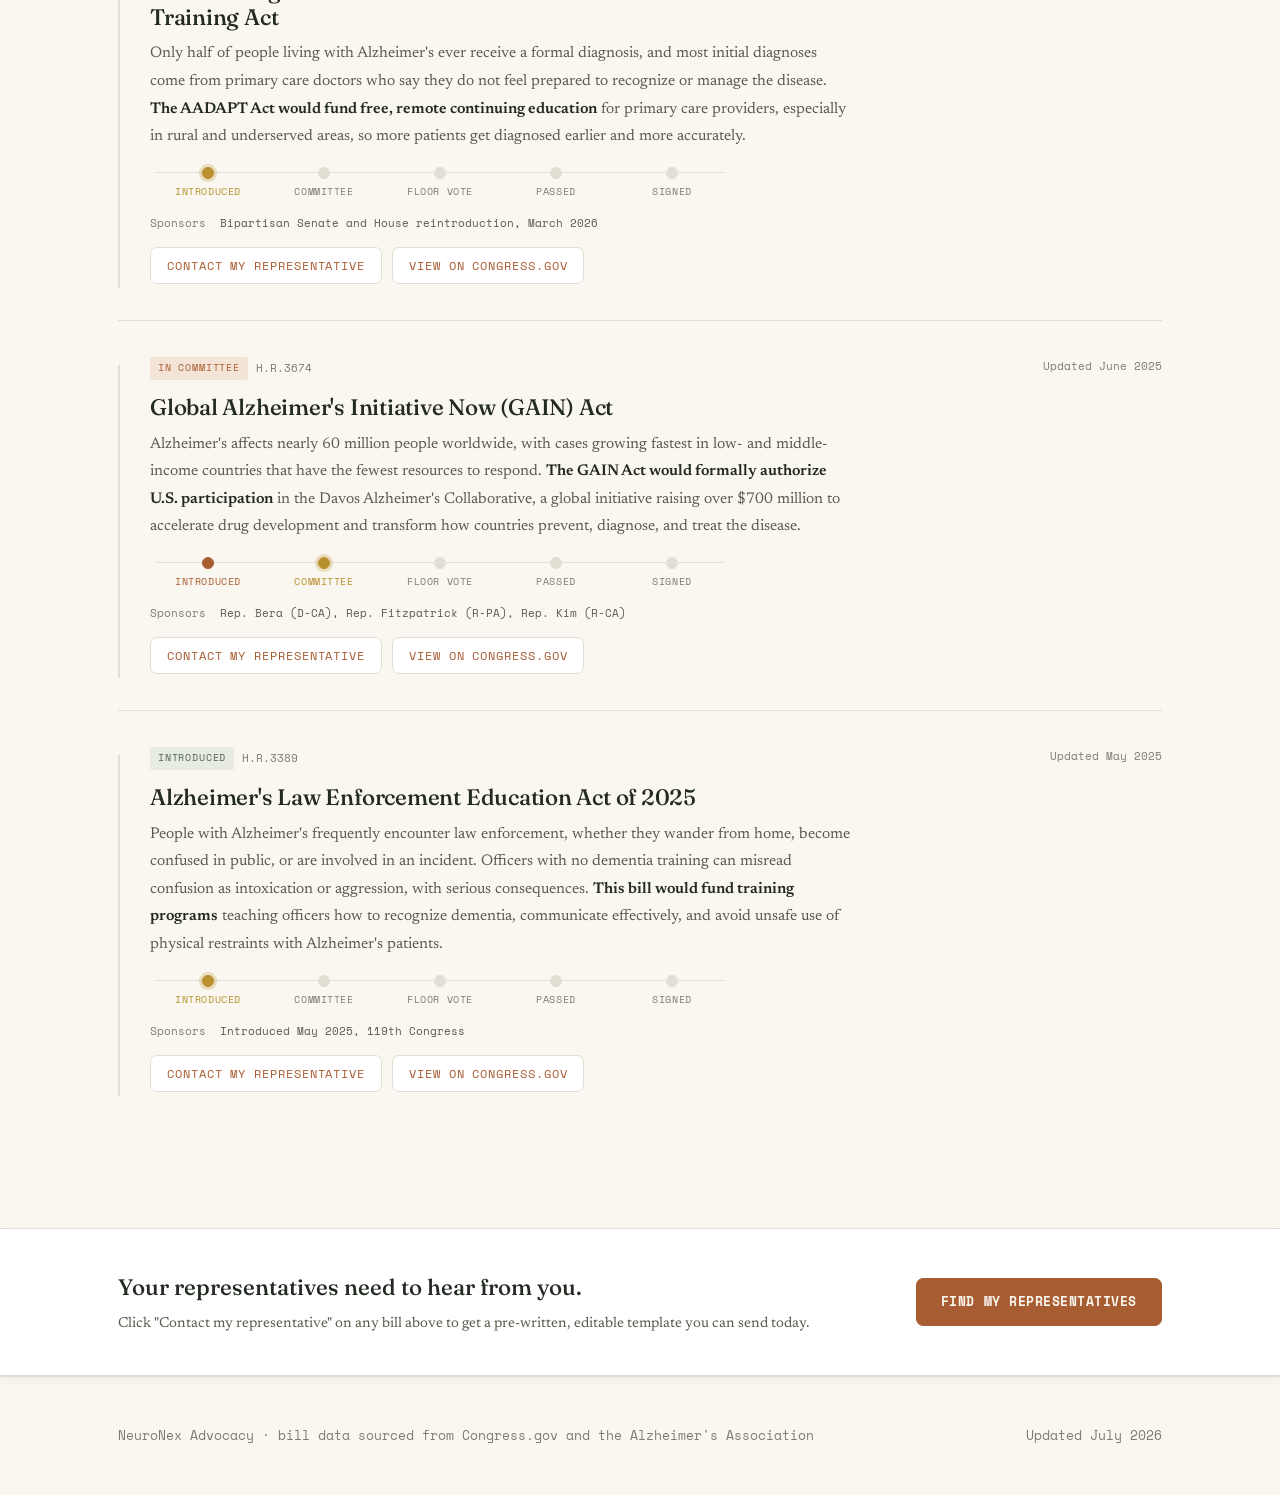
==== commit 79a0b6c5: "Add depth, softer corners, and hover polish across the site Introduces shared shadow tokens and appl" ====
--- a/advocacy.html
+++ b/advocacy.html
@@ -7,7 +7,7 @@
 <link rel="preconnect" href="https://fonts.googleapis.com">
 <link rel="preconnect" href="https://fonts.gstatic.com" crossorigin>
 <link href="https://fonts.googleapis.com/css2?family=Fraunces:opsz,wght@9..144,400;9..144,500;9..144,600&family=Newsreader:ital,wght@0,400;0,500;1,400&family=Space+Mono:wght@400;700&display=swap" rel="stylesheet">
-<link rel="stylesheet" href="styles.css?v=7">
+<link rel="stylesheet" href="styles.css?v=8">
 </head>
 <body>
 
--- a/styles.css
+++ b/styles.css
@@ -12,6 +12,9 @@
   --rose:#B54A3E;
   --sage:#4B6650;
   --line:#E1DFD3;
+  --shadow-sm:0 1px 2px rgba(35,42,34,0.05), 0 3px 10px rgba(35,42,34,0.05);
+  --shadow-md:0 4px 12px rgba(35,42,34,0.06), 0 14px 34px rgba(35,42,34,0.09);
+  --shadow-lift:0 8px 20px rgba(168,92,50,0.18);
 }
 *{box-sizing:border-box; margin:0; padding:0;}
 html{scroll-behavior:smooth;}
@@ -34,6 +37,7 @@
   background:rgba(250,247,240,0.92);
   backdrop-filter:blur(6px);
   border-bottom:1px solid var(--line);
+  box-shadow:0 1px 0 rgba(35,42,34,0.03), 0 6px 20px rgba(35,42,34,0.04);
 }
 nav .wrap{
   display:flex; align-items:center; justify-content:space-between;
@@ -71,7 +75,7 @@
   width:36px; height:36px;
   background:none;
   border:1px solid var(--line);
-  border-radius:3px;
+  border-radius:8px;
   cursor:pointer;
   padding:0;
 }
@@ -112,7 +116,10 @@
 }
 
 /* ---------- HERO ---------- */
-header.hero{ padding:76px 0 44px; }
+header.hero{
+  padding:76px 0 44px;
+  background:radial-gradient(1100px 420px at 12% -15%, rgba(168,92,50,0.08), transparent 55%);
+}
 .eyebrow{
   font-family:'Space Mono', monospace;
   font-size:0.76rem;
@@ -153,9 +160,10 @@
 @media (max-width:780px){ .hero-grid{ grid-template-columns:1fr; } }
 .stat-card{
   border:1px solid var(--line);
-  border-radius:4px;
+  border-radius:10px;
   padding:24px;
   background:var(--panel);
+  box-shadow:var(--shadow-sm);
 }
 .stat-num{
   font-family:'Space Mono', monospace;
@@ -189,9 +197,10 @@
 
 /* ---------- TIMELINE ---------- */
 .timeline-wrap{ position:relative; padding-top:20px; }
-.stages{ display:grid; grid-template-columns:repeat(3, 1fr); gap:24px; position:relative; z-index:1; }
+.stages{ display:grid; grid-template-columns:repeat(3, 1fr); gap:28px; position:relative; z-index:1; }
 @media (max-width:780px){ .stages{ grid-template-columns:1fr; } }
-.stage-card{ background:var(--panel); border:1px solid var(--line); border-radius:4px; padding:28px 24px; position:relative; }
+.stage-card{ background:var(--panel); border:1px solid var(--line); border-radius:10px; padding:28px 24px; position:relative; box-shadow:var(--shadow-sm); transition:transform .2s, box-shadow .2s; }
+.stage-card:hover{ transform:translateY(-3px); box-shadow:var(--shadow-md); }
 .stage-node{
   width:14px; height:14px; border-radius:50%; background:var(--copper); margin-bottom:18px;
   box-shadow:0 0 0 4px var(--ink), 0 0 0 5px var(--line);
@@ -203,7 +212,8 @@
 /* ---------- SIGNS COMPARISON ---------- */
 .signs-grid{
   display:grid; grid-template-columns:1fr 1fr; gap:1px;
-  background:var(--line); border:1px solid var(--line); border-radius:4px; overflow:hidden;
+  background:var(--line); border:1px solid var(--line); border-radius:10px; overflow:hidden;
+  box-shadow:var(--shadow-sm);
 }
 @media (max-width:680px){ .signs-grid{ grid-template-columns:1fr; } }
 .signs-col{ background:var(--panel); padding:28px; }
@@ -216,9 +226,10 @@
 .signs-col li:first-child{ border-top:none; }
 
 /* ---------- PREVENTION GRID ---------- */
-.prevent-grid{ display:grid; grid-template-columns:repeat(2, 1fr); gap:20px; }
+.prevent-grid{ display:grid; grid-template-columns:repeat(2, 1fr); gap:24px; }
 @media (max-width:680px){ .prevent-grid{ grid-template-columns:1fr; } }
-.pcard{ background:var(--panel); border:1px solid var(--line); border-radius:4px; padding:26px; }
+.pcard{ background:var(--panel); border:1px solid var(--line); border-radius:10px; padding:28px; box-shadow:var(--shadow-sm); transition:transform .2s, box-shadow .2s; }
+.pcard:hover{ transform:translateY(-3px); box-shadow:var(--shadow-md); }
 .pcard svg{ width:34px; height:34px; margin-bottom:16px; stroke:var(--copper); }
 .pcard h3{ font-family:'Fraunces', Georgia, serif; font-weight:500; font-size:1.1rem; margin-bottom:8px; color:var(--sand); }
 .pcard p{ font-size:0.88rem; color:var(--sand-dim); margin-bottom:10px; font-family:'Newsreader', serif; }
@@ -226,8 +237,9 @@
 
 /* ---------- CAREGIVER STRIP ---------- */
 .care-strip{
-  background:var(--panel-2); border:1px solid var(--line); border-radius:6px; padding:36px;
+  background:var(--panel-2); border:1px solid var(--line); border-radius:12px; padding:36px;
   display:flex; justify-content:space-between; align-items:center; gap:24px; flex-wrap:wrap;
+  box-shadow:var(--shadow-sm);
 }
 .care-strip h3{ font-family:'Fraunces', Georgia, serif; font-weight:500; font-size:1.3rem; max-width:420px; }
 .care-strip p{ color:var(--sand-dim); font-size:0.92rem; max-width:360px; font-family:'Newsreader', serif; }
@@ -235,7 +247,7 @@
 .btn{
   display:inline-block;
   padding:12px 24px;
-  border-radius:3px;
+  border-radius:7px;
   background:var(--copper);
   color:var(--ink);
   font-family:'Space Mono', monospace;
@@ -247,17 +259,18 @@
   white-space:nowrap;
   border:1px solid var(--copper);
   cursor:pointer;
-  transition:background .2s, opacity .2s;
-}
-.btn:hover{ background:#8F4A26; }
-.btn:disabled{ opacity:0.6; cursor:not-allowed; }
+  transition:background .2s, opacity .2s, transform .2s, box-shadow .2s;
+}
+.btn:hover{ background:#8F4A26; transform:translateY(-2px); box-shadow:var(--shadow-lift); }
+.btn:disabled{ opacity:0.6; cursor:not-allowed; transform:none; box-shadow:none; }
 .btn-outline{ border:1px solid var(--copper); color:var(--copper); background:none; }
 .btn-outline:hover{ background:rgba(201,123,74,0.12); }
 
 /* ---------- GET INVOLVED ---------- */
-.involve-grid{ display:grid; grid-template-columns:repeat(3,1fr); gap:20px; }
+.involve-grid{ display:grid; grid-template-columns:repeat(3,1fr); gap:24px; }
 @media (max-width:780px){ .involve-grid{ grid-template-columns:1fr; } }
-.involve-card{ border:1px solid var(--line); border-radius:4px; padding:26px; background:var(--panel); text-align:left; }
+.involve-card{ border:1px solid var(--line); border-radius:10px; padding:26px; background:var(--panel); text-align:left; box-shadow:var(--shadow-sm); transition:transform .2s, box-shadow .2s; }
+.involve-card:hover{ transform:translateY(-3px); box-shadow:var(--shadow-md); }
 .involve-card h3{ font-family:'Fraunces', Georgia, serif; font-weight:500; font-size:1.1rem; margin-bottom:8px; }
 .involve-card p{ font-size:0.88rem; color:var(--sand-dim); margin-bottom:18px; font-family:'Newsreader', serif; }
 
@@ -288,25 +301,26 @@
 .search-row{ display:flex; gap:12px; margin-bottom:16px; flex-wrap:wrap; }
 #search{
   flex:1; min-width:220px; background:var(--panel); border:1px solid var(--line); color:var(--sand);
-  padding:12px 16px; border-radius:2px; font-size:0.95rem; font-family:'Newsreader', serif;
+  padding:12px 16px; border-radius:7px; font-size:0.95rem; font-family:'Newsreader', serif;
+  box-shadow:var(--shadow-sm);
 }
 #search::placeholder{ color:#7D7C6E; font-style:italic; }
 .count{ font-family:'Space Mono', monospace; font-size:0.78rem; color:var(--copper-dim); align-self:center; white-space:nowrap; }
 .filters{ display:flex; gap:8px; flex-wrap:wrap; }
 .filter-btn{
-  background:none; border:1px solid var(--line); color:var(--sand-dim); padding:7px 14px; border-radius:2px;
+  background:var(--panel); border:1px solid var(--line); color:var(--sand-dim); padding:7px 14px; border-radius:20px;
   font-size:0.76rem; font-family:'Space Mono', monospace; text-transform:uppercase; letter-spacing:0.04em;
   cursor:pointer; transition:all .15s;
 }
-.filter-btn:hover{ border-color:var(--copper-dim); color:var(--sand); }
+.filter-btn:hover{ border-color:var(--copper-dim); color:var(--sand); transform:translateY(-1px); box-shadow:var(--shadow-sm); }
 .filter-btn.active{ background:var(--copper); border-color:var(--copper); color:var(--ink); font-weight:600; }
 
 .db-section{ padding:40px 0 100px; }
 .grid{ display:grid; grid-template-columns:repeat(2, 1fr); gap:18px; }
 @media (max-width:780px){ .grid{ grid-template-columns:1fr; } }
 
-.card{ background:var(--panel); border:1px solid var(--line); border-radius:2px; padding:28px 26px; transition:border-color .2s; }
-.card:hover{ border-color:var(--copper-dim); }
+.card{ background:var(--panel); border:1px solid var(--line); border-radius:10px; padding:28px 26px; box-shadow:var(--shadow-sm); transition:border-color .2s, transform .2s, box-shadow .2s; }
+.card:hover{ border-color:var(--copper-dim); transform:translateY(-3px); box-shadow:var(--shadow-md); }
 .card-top{ display:flex; justify-content:space-between; align-items:flex-start; gap:12px; margin-bottom:16px; }
 .tag{
   font-family:'Space Mono', monospace; font-size:0.66rem; text-transform:uppercase; letter-spacing:0.08em;
@@ -345,7 +359,7 @@
 /* ---------- FORMS (Contact / Share Your Story) ---------- */
 .forms-grid{ display:grid; grid-template-columns:1fr 1fr; gap:28px; align-items:start; }
 @media (max-width:860px){ .forms-grid{ grid-template-columns:1fr; } }
-.form-card{ background:var(--panel); border:1px solid var(--line); border-radius:6px; padding:32px; }
+.form-card{ background:var(--panel); border:1px solid var(--line); border-radius:12px; padding:32px; box-shadow:var(--shadow-md); }
 .form-card h2{ font-size:1.5rem; margin-bottom:8px; }
 .form-card > p.lede{ margin-bottom:24px; }
 .field{ margin-bottom:18px; }
@@ -358,11 +372,12 @@
 .field select,
 .field textarea{
   width:100%; background:var(--ink); border:1px solid var(--line); color:var(--sand);
-  padding:12px 14px; border-radius:3px; font-size:0.95rem; font-family:'Newsreader', serif;
+  padding:12px 14px; border-radius:7px; font-size:0.95rem; font-family:'Newsreader', serif;
+  transition:border-color .2s, box-shadow .2s;
 }
 .field select{ cursor:pointer; }
 .field textarea{ resize:vertical; min-height:120px; }
-.field input:focus, .field select:focus, .field textarea:focus{ outline:none; border-color:var(--copper-dim); }
+.field input:focus, .field select:focus, .field textarea:focus{ outline:none; border-color:var(--copper-dim); box-shadow:0 0 0 3px rgba(168,92,50,0.12); }
 .field-checkbox{ display:flex; align-items:flex-start; gap:10px; }
 .field-checkbox input{ margin-top:4px; }
 .field-checkbox label{ font-family:'Newsreader', serif; font-size:0.9rem; color:var(--sand-dim); text-transform:none; letter-spacing:normal; margin-bottom:0; }
@@ -385,10 +400,10 @@
 .app-feat h4{ font-family:'Fraunces', Georgia, serif; font-weight:500; font-size:0.98rem; color:var(--sand); margin-bottom:4px; }
 .app-feat p{ font-size:0.88rem; color:var(--sand-dim); font-family:'Newsreader', serif; line-height:1.6; }
 
-.app-mockup{ background:var(--panel); border:1px solid var(--line); border-radius:6px; padding:32px 24px; display:flex; flex-direction:column; gap:16px; }
+.app-mockup{ background:var(--panel); border:1px solid var(--line); border-radius:12px; padding:32px 24px; display:flex; flex-direction:column; gap:16px; box-shadow:var(--shadow-md); }
 .app-mockup-bar{ display:flex; align-items:center; gap:8px; }
 .app-mockup-dot{ width:8px; height:8px; border-radius:50%; background:var(--line); }
-.notification{ background:var(--panel-2); border-left:2px solid var(--copper); border-radius:2px; padding:14px 16px; }
+.notification{ background:var(--panel-2); border-left:2px solid var(--copper); border-radius:0 8px 8px 0; padding:14px 16px; }
 .notif-label{ font-family:'Space Mono', monospace; font-size:0.62rem; text-transform:uppercase; letter-spacing:0.1em; color:var(--copper); margin-bottom:6px; }
 .notif-text{ font-size:0.88rem; color:var(--sand-dim); font-family:'Newsreader', serif; line-height:1.55; }
 .notif-sub{ font-size:0.78rem; color:#7D7C6E; margin-top:6px; font-family:'Space Mono', monospace; }
@@ -406,7 +421,7 @@
 .about-name{ font-family:'Fraunces', Georgia, serif; font-weight:600; font-size:clamp(1.7rem,3vw,2.2rem); letter-spacing:-0.01em; color:var(--sand); margin-bottom:6px; }
 .about-role{ font-family:'Space Mono', monospace; font-size:0.72rem; text-transform:uppercase; letter-spacing:0.12em; color:var(--copper); margin-bottom:24px; }
 .about-text p{ font-size:0.97rem; color:var(--sand-dim); font-family:'Newsreader', serif; line-height:1.75; margin-bottom:16px; }
-.mission-block{ margin-top:24px; padding:24px 28px; border-left:2px solid var(--copper); background:var(--panel); border-radius:0 4px 4px 0; }
+.mission-block{ margin-top:24px; padding:24px 28px; border-left:2px solid var(--copper); background:var(--panel); border-radius:0 10px 10px 0; box-shadow:var(--shadow-sm); }
 .mission-label{ font-family:'Space Mono', monospace; font-size:0.65rem; text-transform:uppercase; letter-spacing:0.12em; color:var(--copper); margin-bottom:10px; }
 .mission-block p{ font-size:0.93rem; color:var(--sand-dim); font-family:'Newsreader', serif; line-height:1.75; margin:0; }
 
@@ -466,10 +481,10 @@
 .bill-meta span{ color:var(--sand-dim); }
 .act-btn{
   font-family:'Space Mono', monospace; font-size:0.72rem; text-transform:uppercase; letter-spacing:0.08em;
-  background:none; border:1px solid var(--line); border-radius:2px;
+  background:var(--panel); border:1px solid var(--line); border-radius:7px;
   color:var(--copper); padding:8px 16px; cursor:pointer; transition:all .2s; text-decoration:none; display:inline-block;
 }
-.act-btn:hover{ border-color:var(--copper); background:rgba(201,123,74,0.08); }
+.act-btn:hover{ border-color:var(--copper); background:rgba(201,123,74,0.08); transform:translateY(-1px); box-shadow:var(--shadow-sm); }
 
 /* ---------- ADVOCACY: EMAIL TEMPLATE MODAL ---------- */
 .modal-overlay{
@@ -478,7 +493,7 @@
   align-items:center; justify-content:center; padding:20px;
 }
 .modal-overlay.open{ display:flex; }
-.modal{ background:var(--panel); border:1px solid var(--line); border-radius:6px; max-width:620px; width:100%; padding:40px; position:relative; max-height:90vh; overflow-y:auto; }
+.modal{ background:var(--panel); border:1px solid var(--line); border-radius:14px; max-width:620px; width:100%; padding:40px; position:relative; max-height:90vh; overflow-y:auto; box-shadow:0 24px 60px rgba(35,42,34,0.22); }
 .modal-close{ position:absolute; top:16px; right:20px; background:none; border:none; color:var(--sand-dim); font-size:1.4rem; cursor:pointer; line-height:1; }
 .modal-close:hover{ color:var(--sand); }
 .modal-label{ font-family:'Space Mono', monospace; font-size:0.68rem; text-transform:uppercase; letter-spacing:0.12em; color:var(--copper); margin-bottom:10px; }
@@ -494,7 +509,7 @@
 .copy-confirm{ font-family:'Space Mono', monospace; font-size:0.7rem; color:var(--sage); display:none; margin-top:10px; }
 
 /* ---------- ADVOCACY: CTA BANNER ---------- */
-.cta-banner{ background:var(--panel); border-top:1px solid var(--line); border-bottom:1px solid var(--line); padding:40px 0; }
+.cta-banner{ background:var(--panel); border-top:1px solid var(--line); border-bottom:1px solid var(--line); padding:40px 0; box-shadow:var(--shadow-sm); }
 .cta-inner{ display:flex; justify-content:space-between; align-items:center; gap:24px; flex-wrap:wrap; }
 .cta-text h3{ font-family:'Fraunces', Georgia, serif; font-size:1.4rem; font-weight:500; color:var(--sand); margin-bottom:6px; }
 .cta-text p{ font-size:0.9rem; color:var(--sand-dim); font-family:'Newsreader', serif; }
@@ -510,7 +525,10 @@
   .chat-area{ flex:none; min-height:220px; max-height:50vh; }
 }
 
-.chat-head{ padding:32px 0 20px; border-bottom:1px solid var(--line); flex-shrink:0; }
+.chat-head{
+  padding:32px 0 20px; border-bottom:1px solid var(--line); flex-shrink:0;
+  background:radial-gradient(900px 300px at 10% -20%, rgba(168,92,50,0.07), transparent 55%);
+}
 .chat-head-top{ display:flex; align-items:flex-start; justify-content:space-between; gap:20px; flex-wrap:wrap; }
 .pulse-row{ font-family:'Space Mono', monospace; font-size:0.7rem; text-transform:uppercase; letter-spacing:0.14em; color:var(--copper); margin-bottom:10px; display:flex; align-items:center; gap:8px; }
 .pulse-dot{ width:6px; height:6px; border-radius:50%; background:var(--sage); animation:pulse 2s infinite; }
@@ -526,10 +544,10 @@
 .sug-label{ font-family:'Space Mono', monospace; font-size:0.65rem; text-transform:uppercase; letter-spacing:0.1em; color:#7D7C6E; margin-bottom:12px; }
 .sug-chips{ display:flex; gap:8px; flex-wrap:wrap; }
 .chip{
-  background:none; border:1px solid var(--line); border-radius:2px; color:var(--sand-dim);
+  background:var(--panel); border:1px solid var(--line); border-radius:20px; color:var(--sand-dim);
   font-family:'Newsreader', serif; font-size:0.85rem; padding:8px 14px; cursor:pointer; transition:all .18s; text-align:left; line-height:1.4;
 }
-.chip:hover{ border-color:var(--copper); color:var(--sand); background:rgba(201,123,74,0.06); }
+.chip:hover{ border-color:var(--copper); color:var(--sand); background:rgba(201,123,74,0.06); transform:translateY(-1px); box-shadow:var(--shadow-sm); }
 
 .chat-area{ flex:1; min-height:0; overflow-y:auto; padding:22px 0; display:flex; flex-direction:column; gap:22px; }
 
@@ -538,7 +556,7 @@
 .msg-role{ font-family:'Space Mono', monospace; font-size:0.64rem; text-transform:uppercase; letter-spacing:0.1em; color:#7D7C6E; }
 .msg.user{ align-items:flex-end; }
 .msg.user .msg-role{ color:var(--copper-dim); }
-.msg-bubble{ max-width:88%; padding:16px 20px; line-height:1.75; font-size:0.95rem; font-family:'Newsreader', serif; border-radius:3px; }
+.msg-bubble{ max-width:88%; padding:16px 20px; line-height:1.75; font-size:0.95rem; font-family:'Newsreader', serif; border-radius:12px; box-shadow:var(--shadow-sm); }
 .msg.user .msg-bubble{ background:var(--panel); border:1px solid var(--line); color:var(--sand); border-bottom-right-radius:0; }
 .msg.ai .msg-bubble{ background:var(--panel-2); border:1px solid var(--line); border-left:2px solid var(--copper); color:var(--sand-dim); }
 .msg.ai .msg-bubble strong{ color:var(--sand); font-weight:600; }
@@ -565,17 +583,19 @@
 .chat-input-area{ flex-shrink:0; border-top:1px solid var(--line); padding:18px 0 24px; }
 .chat-input-wrap{ display:flex; gap:10px; align-items:flex-end; }
 textarea#userInput{
-  flex:1; background:var(--panel); border:1px solid var(--line); border-radius:3px; color:var(--sand);
+  flex:1; background:var(--panel); border:1px solid var(--line); border-radius:12px; color:var(--sand);
   font-family:'Newsreader', serif; font-size:0.95rem; padding:14px 16px; outline:none; resize:none;
-  transition:border-color .2s; line-height:1.5; min-height:52px; max-height:160px; overflow-y:auto;
+  transition:border-color .2s, box-shadow .2s; line-height:1.5; min-height:52px; max-height:160px; overflow-y:auto;
+  box-shadow:var(--shadow-sm);
 }
 textarea#userInput::placeholder{ color:#7D7C6E; font-style:italic; }
-textarea#userInput:focus{ border-color:var(--copper-dim); }
+textarea#userInput:focus{ border-color:var(--copper-dim); box-shadow:0 0 0 3px rgba(168,92,50,0.12); }
 .send-btn{
-  background:var(--copper); border:1px solid var(--copper); border-radius:3px; color:var(--ink);
-  width:48px; height:48px; cursor:pointer; flex-shrink:0; display:flex; align-items:center; justify-content:center; transition:background .2s;
-}
-.send-btn:hover{ background:#8F4A26; }
+  background:var(--copper); border:1px solid var(--copper); border-radius:50%; color:var(--ink);
+  width:48px; height:48px; cursor:pointer; flex-shrink:0; display:flex; align-items:center; justify-content:center;
+  transition:background .2s, transform .2s, box-shadow .2s;
+}
+.send-btn:hover{ background:#8F4A26; transform:translateY(-2px); box-shadow:var(--shadow-lift); }
 .send-btn:disabled{ background:var(--line); border-color:var(--line); cursor:not-allowed; }
 .send-btn svg{ width:18px; height:18px; stroke:currentColor; fill:none; stroke-width:2; }
 .input-note{ font-family:'Space Mono', monospace; font-size:0.63rem; color:#7D7C6E; margin-top:10px; line-height:1.5; }
@@ -585,7 +605,7 @@
 /* ---------- CAIDE RISK EXPLORER ---------- */
 .risk-grid{ display:grid; grid-template-columns:1.15fr 1fr; gap:20px; align-items:start; margin-bottom:40px; }
 @media (max-width:780px){ .risk-grid{ grid-template-columns:1fr; } }
-.risk-panel{ background:var(--panel); border:1px solid var(--line); border-radius:6px; padding:28px 30px; }
+.risk-panel{ background:var(--panel); border:1px solid var(--line); border-radius:12px; padding:28px 30px; box-shadow:var(--shadow-sm); }
 .risk-group-label{ font-family:'Space Mono', monospace; font-size:0.68rem; letter-spacing:0.08em; text-transform:uppercase; color:#7D7C6E; margin:0 0 16px; padding-top:22px; border-top:1px solid var(--line); }
 .risk-group-label:first-child{ padding-top:0; border-top:none; }
 .risk-field{ margin-bottom:18px; }
@@ -598,14 +618,15 @@
 .risk-slider::-moz-range-thumb{ width:16px; height:16px; border-radius:50%; background:var(--copper); cursor:pointer; border:2px solid var(--ink); box-shadow:0 0 0 1px var(--copper); }
 .risk-range-labels{ display:flex; justify-content:space-between; font-family:'Space Mono', monospace; font-size:0.65rem; color:#7D7C6E; margin-top:4px; }
 
-.risk-seg{ display:flex; border:1px solid var(--line); border-radius:4px; overflow:hidden; }
+.risk-seg{ display:flex; border:1px solid var(--line); border-radius:8px; overflow:hidden; }
 .risk-seg button{ flex:1; border:none; background:var(--panel); color:var(--sand-dim); font-family:'Newsreader', serif; font-size:0.85rem; padding:9px 6px; cursor:pointer; border-right:1px solid var(--line); transition:all .15s; }
 .risk-seg button:last-child{ border-right:none; }
 .risk-seg button.active{ background:var(--copper); color:var(--ink); font-weight:600; }
 
 .risk-num-unit{ display:flex; gap:8px; align-items:center; }
-.risk-num-unit input[type="number"]{ flex:1; font-family:'Space Mono', monospace; font-size:0.9rem; padding:9px 12px; border:1px solid var(--line); border-radius:3px; background:var(--ink); color:var(--sand); width:100%; }
-.risk-unit-toggle{ font-family:'Space Mono', monospace; font-size:0.68rem; color:var(--sand-dim); background:none; border:1px solid var(--line); border-radius:3px; padding:7px 9px; cursor:pointer; white-space:nowrap; }
+.risk-num-unit input[type="number"]{ flex:1; font-family:'Space Mono', monospace; font-size:0.9rem; padding:9px 12px; border:1px solid var(--line); border-radius:7px; background:var(--ink); color:var(--sand); width:100%; }
+.risk-unit-toggle{ font-family:'Space Mono', monospace; font-size:0.68rem; color:var(--sand-dim); background:none; border:1px solid var(--line); border-radius:7px; padding:7px 9px; cursor:pointer; white-space:nowrap; transition:transform .2s, box-shadow .2s; }
+.risk-unit-toggle:hover{ border-color:var(--copper-dim); transform:translateY(-1px); box-shadow:var(--shadow-sm); }
 
 .risk-advanced{ margin-top:20px; border-top:1px solid var(--line); padding-top:16px; }
 .risk-advanced summary{ font-family:'Space Mono', monospace; font-size:0.68rem; letter-spacing:0.06em; text-transform:uppercase; color:var(--copper); cursor:pointer; }
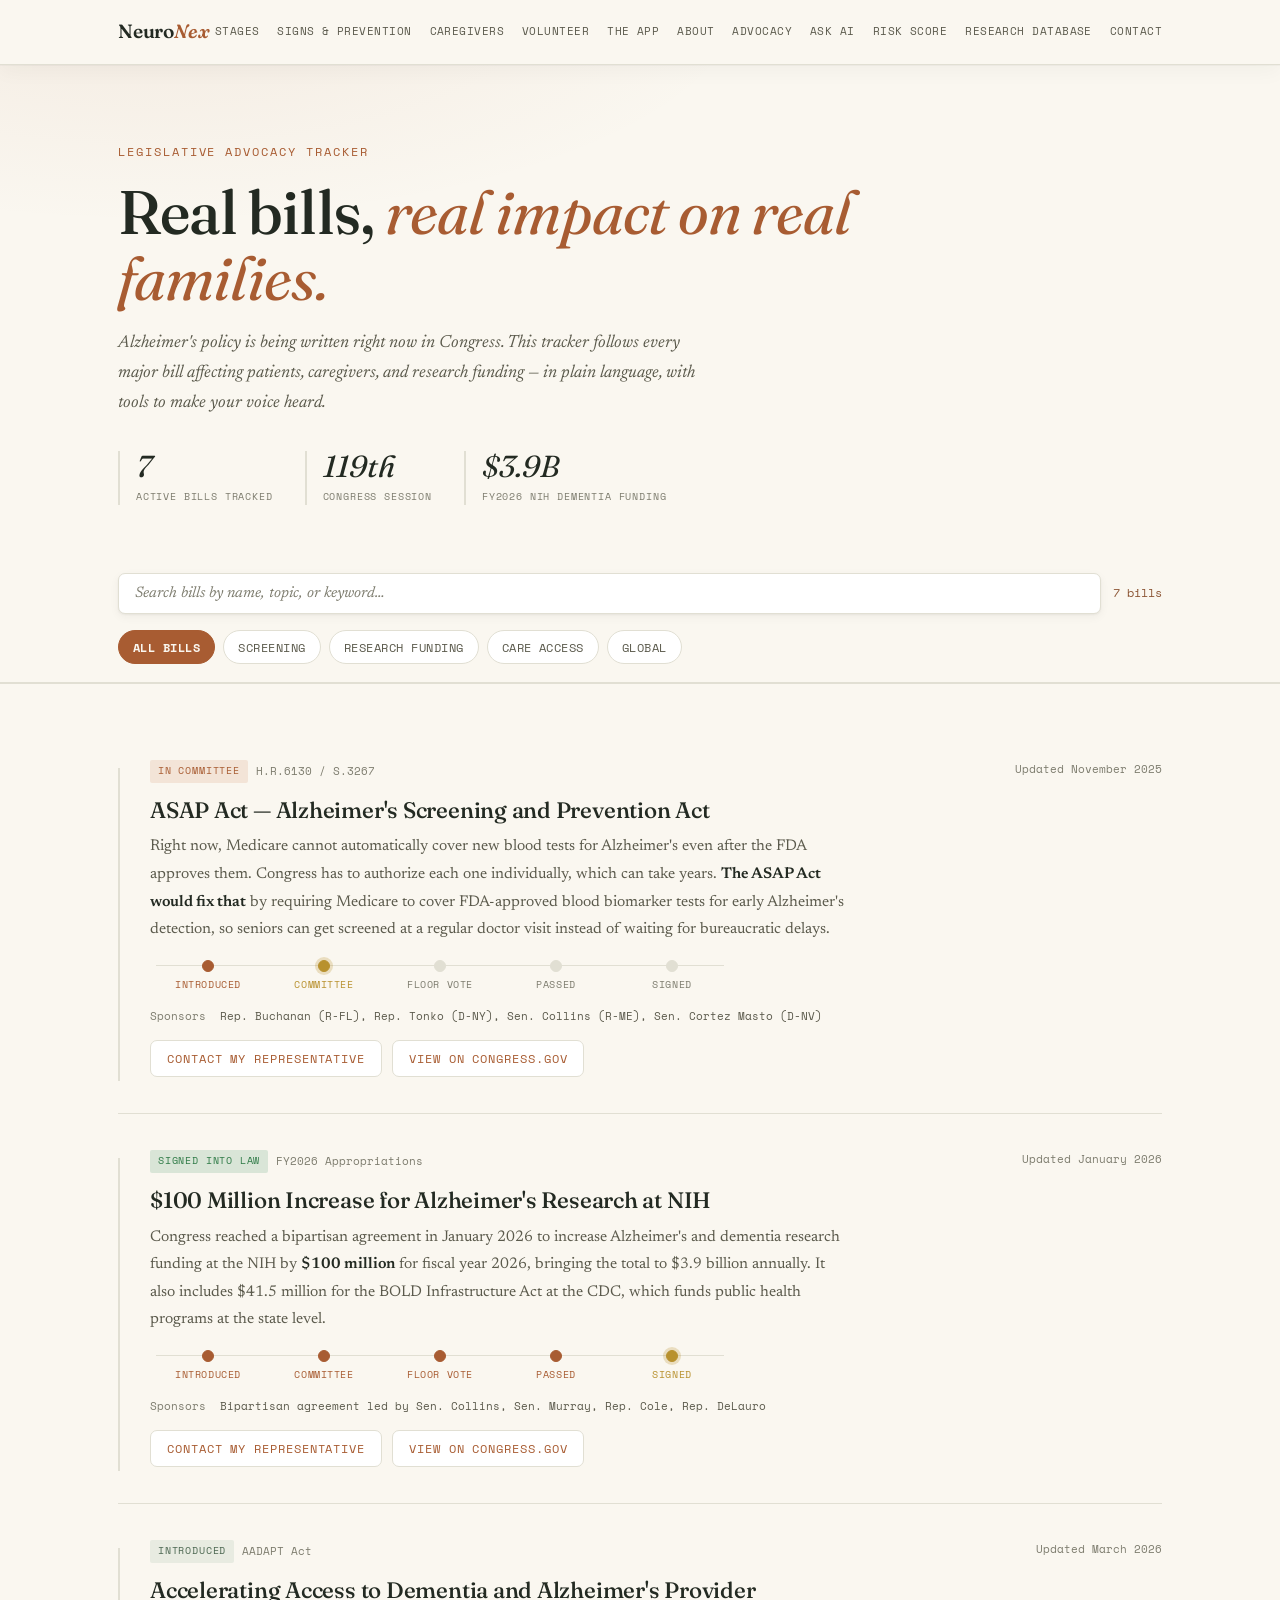
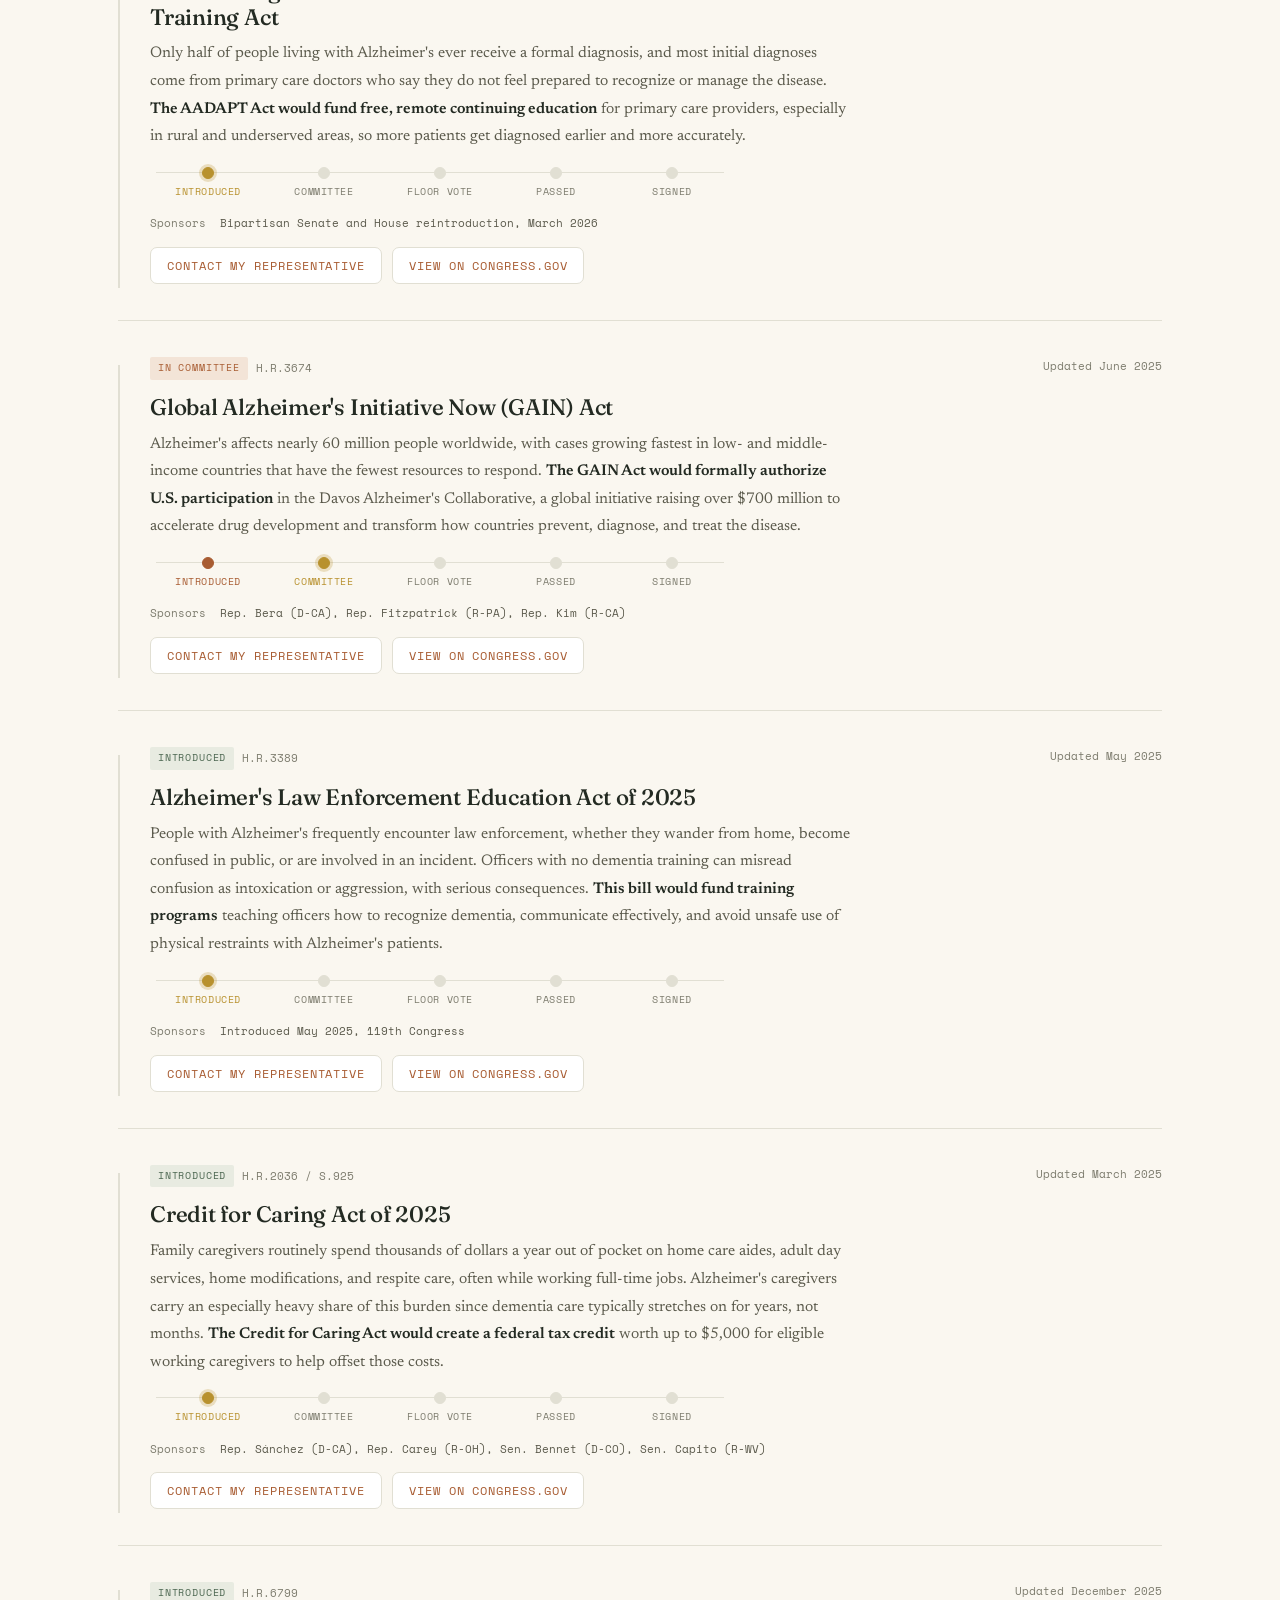
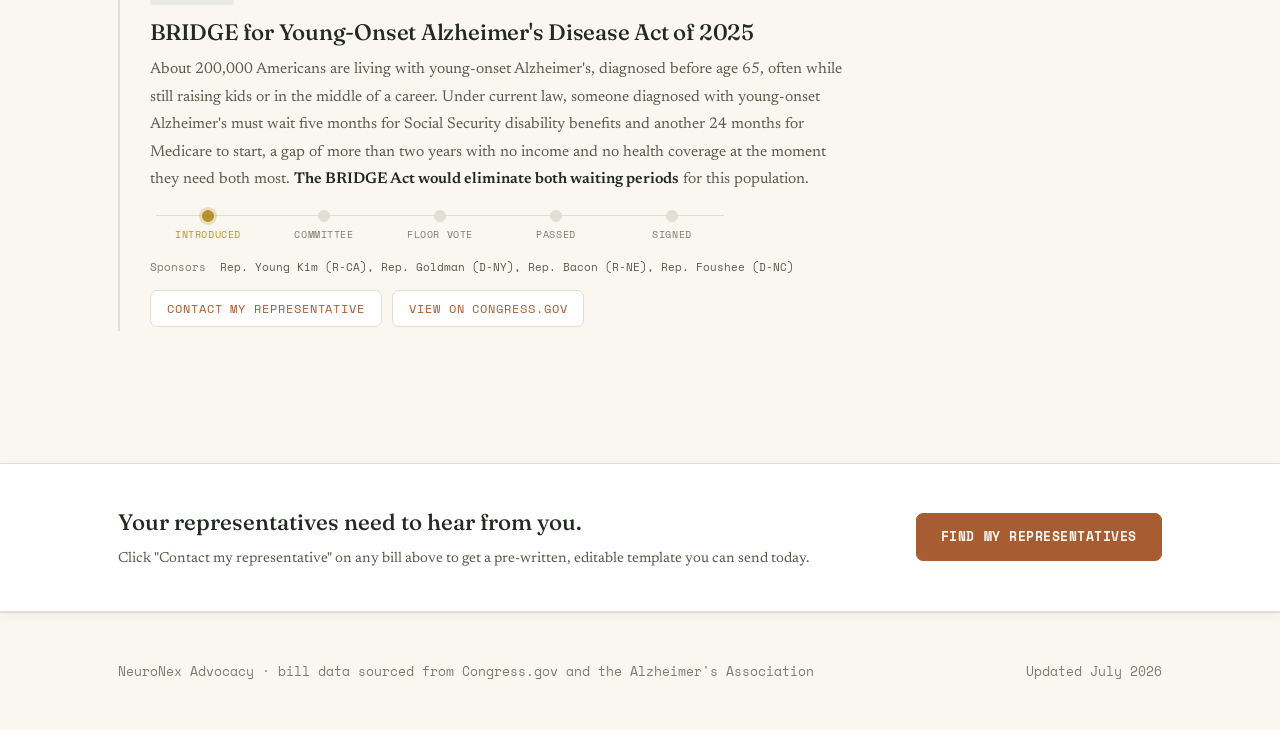
==== commit a5d61101: "Cache-bust database.js and advocacy.js script tags Browsers were serving stale cached copies of thes" ====
--- a/advocacy.html
+++ b/advocacy.html
@@ -126,7 +126,7 @@
 </div>
 
 <script src="nav.js"></script>
-<script src="advocacy.js"></script>
+<script src="advocacy.js?v=2"></script>
 
 <script data-goatcounter="https://neuronex.goatcounter.com/count" async src="https://gc.zgo.at/count.js"></script>
 </body>
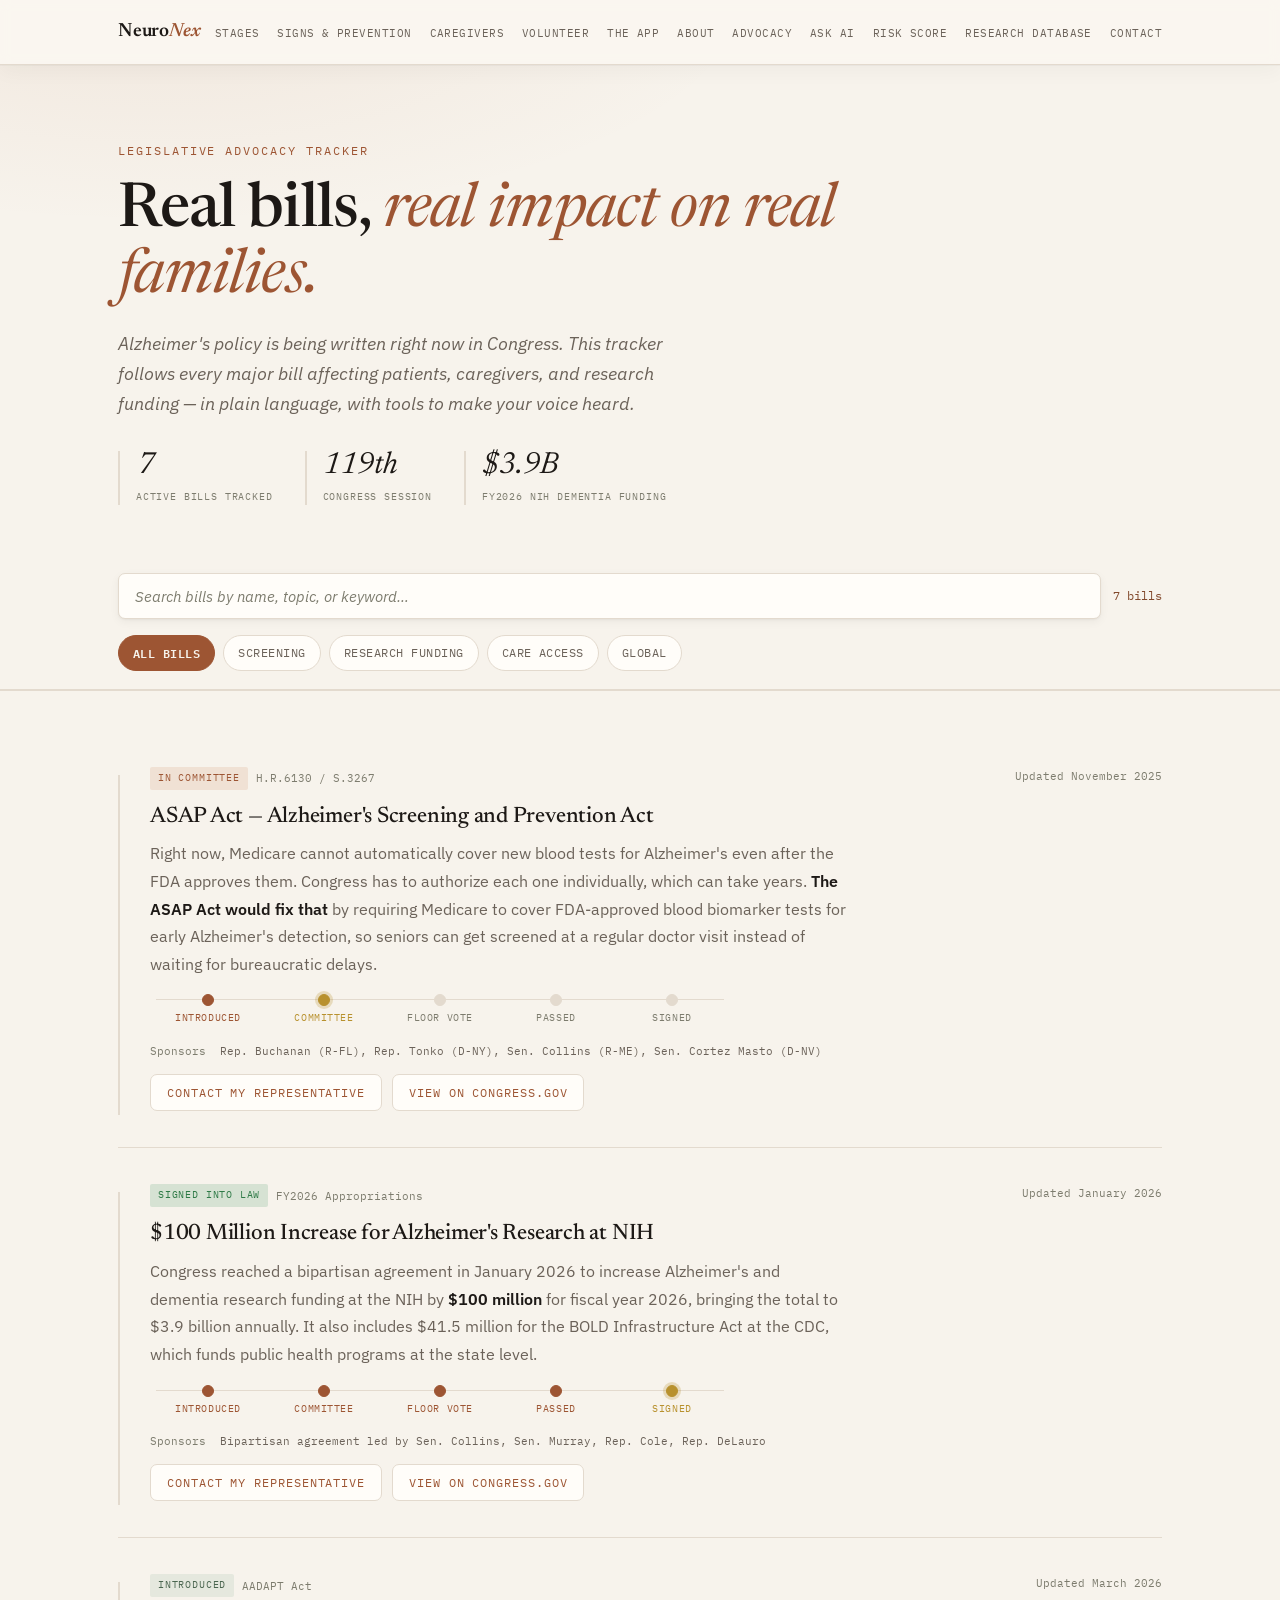
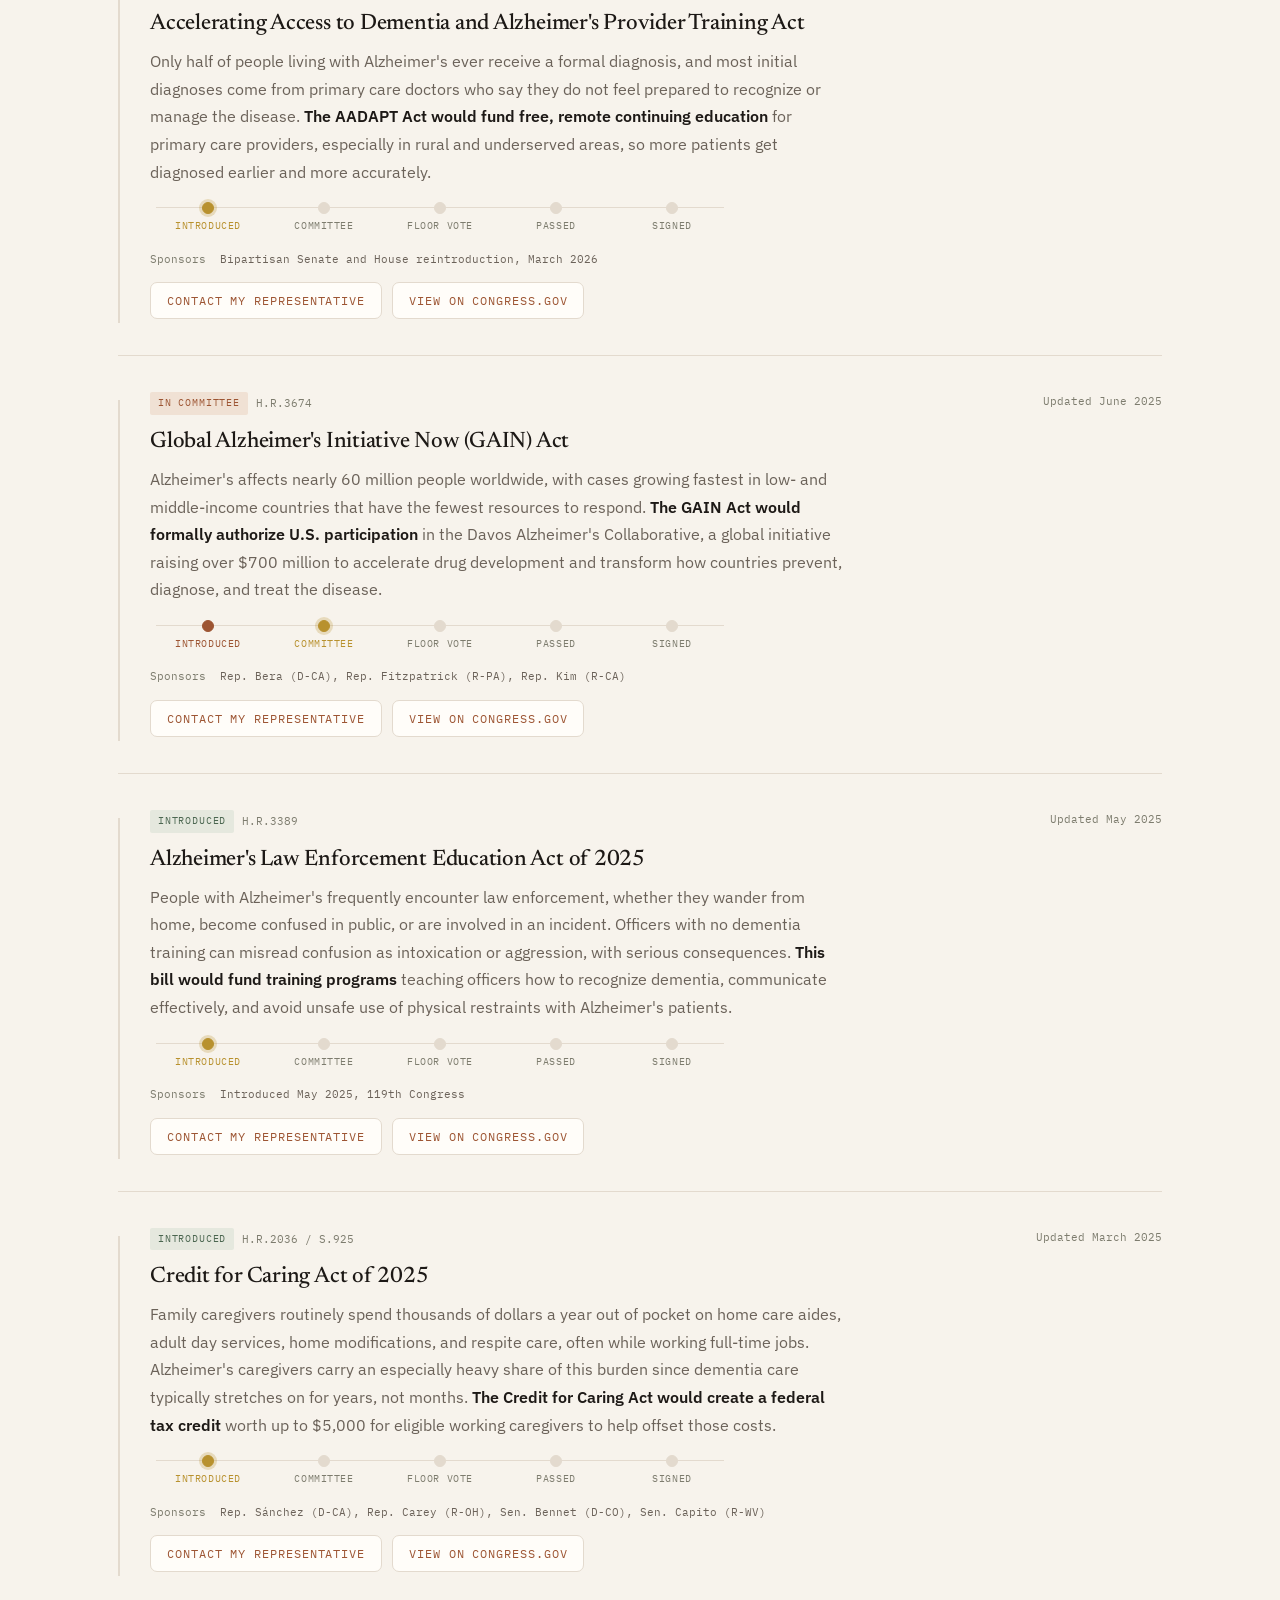
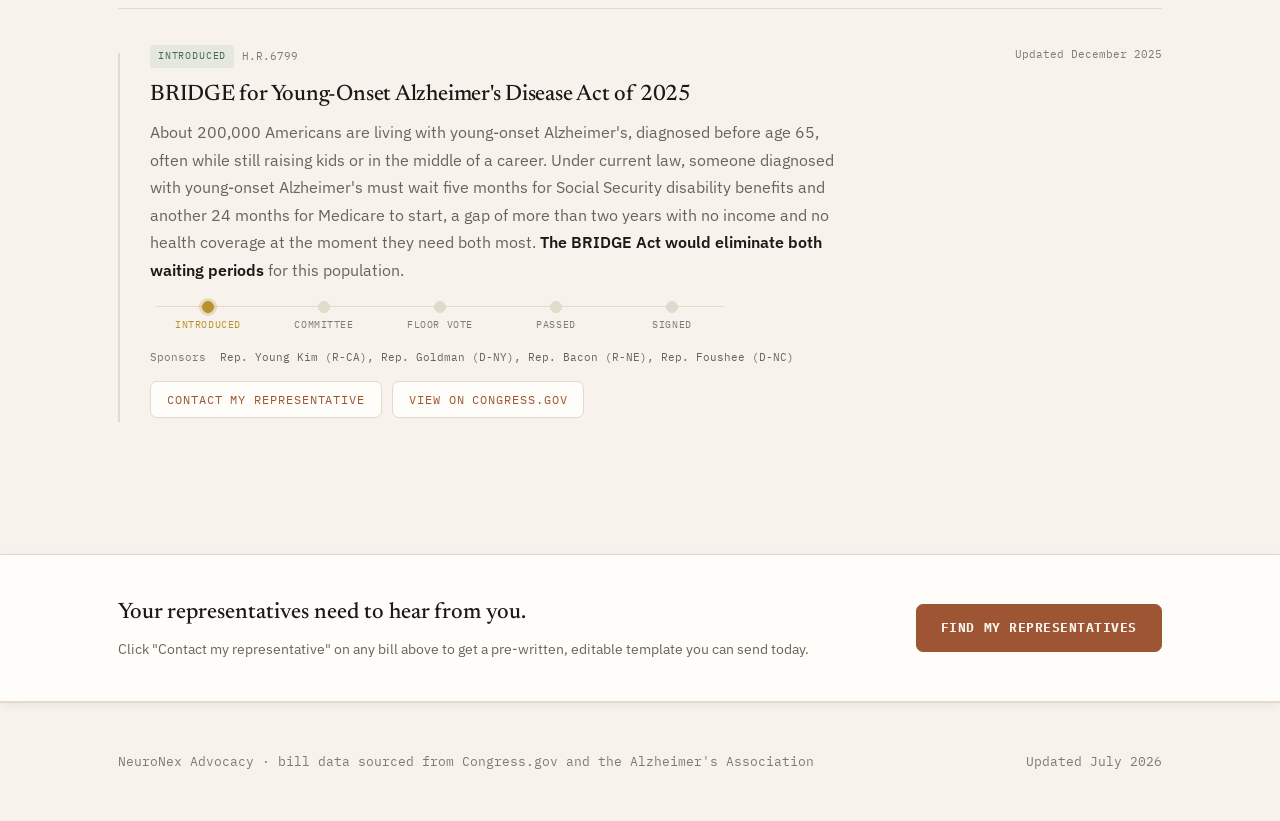
==== commit 880b773b: "Add files via upload" ====
--- a/advocacy.html
+++ b/advocacy.html
@@ -6,8 +6,8 @@
 <title>NeuroNex — Legislative Advocacy Tracker</title>
 <link rel="preconnect" href="https://fonts.googleapis.com">
 <link rel="preconnect" href="https://fonts.gstatic.com" crossorigin>
-<link href="https://fonts.googleapis.com/css2?family=Fraunces:opsz,wght@9..144,400;9..144,500;9..144,600&family=Newsreader:ital,wght@0,400;0,500;1,400&family=Space+Mono:wght@400;700&display=swap" rel="stylesheet">
-<link rel="stylesheet" href="styles.css?v=8">
+<link href="https://fonts.googleapis.com/css2?family=IBM+Plex+Mono:wght@400;500&family=IBM+Plex+Sans:wght@400;500;600&family=Newsreader:ital,opsz,wght@0,6..72,300..700;1,6..72,300..700&display=swap" rel="stylesheet">
+<link rel="stylesheet" href="styles.css?v=9">
 </head>
 <body>
 
--- a/styles.css
+++ b/styles.css
@@ -2,31 +2,31 @@
    NeuroNex — shared stylesheet (fonts, colors, layout, forms)
    =========================================================== */
 :root{
-  --ink:#FAF7F0;
-  --panel:#FFFFFF;
-  --panel-2:#F1ECE0;
-  --sand:#232A22;
-  --sand-dim:#5B5A4C;
-  --copper:#A85C32;
-  --copper-dim:#8C5635;
-  --rose:#B54A3E;
+  --ink:#F7F3EC;
+  --panel:#FFFDF9;
+  --panel-2:#EDE6DA;
+  --sand:#1D1916;
+  --sand-dim:#6B6259;
+  --copper:#9D5533;
+  --copper-dim:#82492C;
+  --rose:#A64236;
   --sage:#4B6650;
-  --line:#E1DFD3;
-  --shadow-sm:0 1px 2px rgba(35,42,34,0.05), 0 3px 10px rgba(35,42,34,0.05);
-  --shadow-md:0 4px 12px rgba(35,42,34,0.06), 0 14px 34px rgba(35,42,34,0.09);
-  --shadow-lift:0 8px 20px rgba(168,92,50,0.18);
+  --line:#E3DACE;
+  --shadow-sm:0 1px 2px rgba(29,25,22,0.04), 0 3px 10px rgba(29,25,22,0.05);
+  --shadow-md:0 4px 12px rgba(29,25,22,0.05), 0 14px 34px rgba(29,25,22,0.08);
+  --shadow-lift:0 8px 20px rgba(157,85,51,0.16);
 }
 *{box-sizing:border-box; margin:0; padding:0;}
 html{scroll-behavior:smooth;}
 body{
   background:var(--ink);
   color:var(--sand);
-  font-family:'Newsreader', Georgia, 'Iowan Old Style', 'Times New Roman', serif;
+  font-family:'IBM Plex Sans', -apple-system, BlinkMacSystemFont, sans-serif'Iowan Old Style', 'Times New Roman', serif;
   font-size:17px;
   line-height:1.65;
   overflow-x:hidden;
 }
-.mono{ font-family:'Space Mono', 'SF Mono', Consolas, monospace; letter-spacing:0.02em; }
+.mono{ font-family:'IBM Plex Mono', 'SF Mono', Consolas, monospace; letter-spacing:0.02em; }
 .wrap{ max-width:1100px; margin:0 auto; padding:0 28px; }
 a{ color:inherit; }
 img{ max-width:100%; display:block; }
@@ -45,7 +45,7 @@
   position:relative;
 }
 .brand{
-  font-family:'Fraunces', Georgia, serif;
+  font-family:'Newsreader', Georgia, 'Iowan Old Style', serif;
   font-weight:600;
   font-size:1.2rem;
   letter-spacing:-0.01em;
@@ -58,7 +58,7 @@
 .nav-links a{
   color:var(--sand-dim);
   text-decoration:none;
-  font-family:'Space Mono', monospace;
+  font-family:'IBM Plex Mono', 'SF Mono', Consolas, monospace;
   font-size:0.7rem;
   text-transform:uppercase;
   letter-spacing:0.04em;
@@ -100,7 +100,7 @@
 .mobile-menu a{
   color:var(--sand-dim);
   text-decoration:none;
-  font-family:'Space Mono', monospace;
+  font-family:'IBM Plex Mono', 'SF Mono', Consolas, monospace;
   font-size:0.82rem;
   text-transform:uppercase;
   letter-spacing:0.05em;
@@ -121,7 +121,7 @@
   background:radial-gradient(1100px 420px at 12% -15%, rgba(168,92,50,0.08), transparent 55%);
 }
 .eyebrow{
-  font-family:'Space Mono', monospace;
+  font-family:'IBM Plex Mono', 'SF Mono', Consolas, monospace;
   font-size:0.76rem;
   text-transform:uppercase;
   letter-spacing:0.16em;
@@ -129,7 +129,7 @@
   margin-bottom:18px;
 }
 h1{
-  font-family:'Fraunces', Georgia, serif;
+  font-family:'Newsreader', Georgia, 'Iowan Old Style', serif;
   font-weight:500;
   font-optical-sizing:auto;
   font-size:clamp(2.3rem, 4.8vw, 3.9rem);
@@ -140,7 +140,7 @@
 }
 h1 em{ font-style:italic; color:var(--copper); font-weight:400; }
 .hero-sub{
-  font-family:'Newsreader', serif;
+  font-family:'IBM Plex Sans', -apple-system, BlinkMacSystemFont, sans-serif;
   font-style:italic;
   color:var(--sand-dim);
   max-width:600px;
@@ -166,14 +166,14 @@
   box-shadow:var(--shadow-sm);
 }
 .stat-num{
-  font-family:'Space Mono', monospace;
+  font-family:'IBM Plex Mono', 'SF Mono', Consolas, monospace;
   font-size:2.6rem;
   font-weight:700;
   color:var(--copper);
   line-height:1;
 }
-.stat-label{ font-size:0.82rem; color:var(--sand-dim); margin-top:8px; font-style:normal; font-family:'Newsreader', serif; }
-.stat-cite{ font-size:0.7rem; color:#7D7C6E; margin-top:10px; font-family:'Space Mono', monospace; }
+.stat-label{ font-size:0.82rem; color:var(--sand-dim); margin-top:8px; font-style:normal; font-family:'IBM Plex Sans', -apple-system, BlinkMacSystemFont, sans-serif; }
+.stat-cite{ font-size:0.7rem; color:#7D7C6E; margin-top:10px; font-family:'IBM Plex Mono', 'SF Mono', Consolas, monospace; }
 
 /* ---------- SECTION GENERIC ---------- */
 section{ padding:88px 0; border-top:1px solid var(--line); }
@@ -181,18 +181,18 @@
   display:flex; justify-content:space-between; align-items:baseline;
   margin-bottom:48px; flex-wrap:wrap; gap:12px;
 }
-.section-num{ font-family:'Space Mono', monospace; color:var(--copper-dim); font-size:0.85rem; }
+.section-num{ font-family:'IBM Plex Mono', 'SF Mono', Consolas, monospace; color:var(--copper-dim); font-size:0.85rem; }
 h2{
-  font-family:'Fraunces', Georgia, serif;
+  font-family:'Newsreader', Georgia, 'Iowan Old Style', serif;
   font-weight:600;
   font-size:clamp(1.7rem, 3vw, 2.3rem);
   color:var(--sand);
 }
-.lede{ max-width:620px; color:var(--sand-dim); font-size:1rem; font-family:'Newsreader', serif; }
+.lede{ max-width:620px; color:var(--sand-dim); font-size:1rem; font-family:'IBM Plex Sans', -apple-system, BlinkMacSystemFont, sans-serif; }
 
 /* ---------- SUBSECTION (merged tabs) ---------- */
 .subsection + .subsection{ margin-top:56px; padding-top:56px; border-top:1px solid var(--line); }
-.subsection-head{ font-family:'Fraunces', Georgia, serif; font-weight:600; font-size:1.3rem; color:var(--sand); margin-bottom:12px; }
+.subsection-head{ font-family:'Newsreader', Georgia, 'Iowan Old Style', serif; font-weight:600; font-size:1.3rem; color:var(--sand); margin-bottom:12px; }
 .subsection > .lede{ margin-bottom:28px; }
 
 /* ---------- TIMELINE ---------- */
@@ -205,9 +205,9 @@
   width:14px; height:14px; border-radius:50%; background:var(--copper); margin-bottom:18px;
   box-shadow:0 0 0 4px var(--ink), 0 0 0 5px var(--line);
 }
-.stage-tag{ font-family:'Space Mono', monospace; font-size:0.72rem; color:var(--copper); text-transform:uppercase; letter-spacing:0.1em; }
-.stage-card h3{ font-family:'Fraunces', Georgia, serif; font-weight:500; font-size:1.25rem; margin:10px 0 12px; color:var(--sand); }
-.stage-card p{ font-size:0.92rem; color:var(--sand-dim); font-family:'Newsreader', serif; }
+.stage-tag{ font-family:'IBM Plex Mono', 'SF Mono', Consolas, monospace; font-size:0.72rem; color:var(--copper); text-transform:uppercase; letter-spacing:0.1em; }
+.stage-card h3{ font-family:'Newsreader', Georgia, 'Iowan Old Style', serif; font-weight:500; font-size:1.25rem; margin:10px 0 12px; color:var(--sand); }
+.stage-card p{ font-size:0.92rem; color:var(--sand-dim); font-family:'IBM Plex Sans', -apple-system, BlinkMacSystemFont, sans-serif; }
 
 /* ---------- SIGNS COMPARISON ---------- */
 .signs-grid{
@@ -218,11 +218,11 @@
 @media (max-width:680px){ .signs-grid{ grid-template-columns:1fr; } }
 .signs-col{ background:var(--panel); padding:28px; }
 .signs-col.warn{ background:#FBEAE7; }
-.signs-col h4{ font-family:'Space Mono', monospace; font-size:0.78rem; text-transform:uppercase; letter-spacing:0.08em; margin-bottom:18px; }
+.signs-col h4{ font-family:'IBM Plex Mono', 'SF Mono', Consolas, monospace; font-size:0.78rem; text-transform:uppercase; letter-spacing:0.08em; margin-bottom:18px; }
 .signs-col.warn h4{ color:var(--rose); }
 .signs-col:not(.warn) h4{ color:var(--sage); }
 .signs-col ul{ list-style:none; }
-.signs-col li{ font-size:0.92rem; color:var(--sand-dim); padding:10px 0; border-top:1px solid var(--line); font-family:'Newsreader', serif; }
+.signs-col li{ font-size:0.92rem; color:var(--sand-dim); padding:10px 0; border-top:1px solid var(--line); font-family:'IBM Plex Sans', -apple-system, BlinkMacSystemFont, sans-serif; }
 .signs-col li:first-child{ border-top:none; }
 
 /* ---------- PREVENTION GRID ---------- */
@@ -231,9 +231,9 @@
 .pcard{ background:var(--panel); border:1px solid var(--line); border-radius:10px; padding:28px; box-shadow:var(--shadow-sm); transition:transform .2s, box-shadow .2s; }
 .pcard:hover{ transform:translateY(-3px); box-shadow:var(--shadow-md); }
 .pcard svg{ width:34px; height:34px; margin-bottom:16px; stroke:var(--copper); }
-.pcard h3{ font-family:'Fraunces', Georgia, serif; font-weight:500; font-size:1.1rem; margin-bottom:8px; color:var(--sand); }
-.pcard p{ font-size:0.88rem; color:var(--sand-dim); margin-bottom:10px; font-family:'Newsreader', serif; }
-.pcard .cite{ font-family:'Space Mono', monospace; font-size:0.68rem; color:#7D7C6E; }
+.pcard h3{ font-family:'Newsreader', Georgia, 'Iowan Old Style', serif; font-weight:500; font-size:1.1rem; margin-bottom:8px; color:var(--sand); }
+.pcard p{ font-size:0.88rem; color:var(--sand-dim); margin-bottom:10px; font-family:'IBM Plex Sans', -apple-system, BlinkMacSystemFont, sans-serif; }
+.pcard .cite{ font-family:'IBM Plex Mono', 'SF Mono', Consolas, monospace; font-size:0.68rem; color:#7D7C6E; }
 
 /* ---------- CAREGIVER STRIP ---------- */
 .care-strip{
@@ -241,8 +241,8 @@
   display:flex; justify-content:space-between; align-items:center; gap:24px; flex-wrap:wrap;
   box-shadow:var(--shadow-sm);
 }
-.care-strip h3{ font-family:'Fraunces', Georgia, serif; font-weight:500; font-size:1.3rem; max-width:420px; }
-.care-strip p{ color:var(--sand-dim); font-size:0.92rem; max-width:360px; font-family:'Newsreader', serif; }
+.care-strip h3{ font-family:'Newsreader', Georgia, 'Iowan Old Style', serif; font-weight:500; font-size:1.3rem; max-width:420px; }
+.care-strip p{ color:var(--sand-dim); font-size:0.92rem; max-width:360px; font-family:'IBM Plex Sans', -apple-system, BlinkMacSystemFont, sans-serif; }
 
 .btn{
   display:inline-block;
@@ -250,7 +250,7 @@
   border-radius:7px;
   background:var(--copper);
   color:var(--ink);
-  font-family:'Space Mono', monospace;
+  font-family:'IBM Plex Mono', 'SF Mono', Consolas, monospace;
   font-weight:700;
   font-size:0.82rem;
   text-transform:uppercase;
@@ -271,45 +271,45 @@
 @media (max-width:780px){ .involve-grid{ grid-template-columns:1fr; } }
 .involve-card{ border:1px solid var(--line); border-radius:10px; padding:26px; background:var(--panel); text-align:left; box-shadow:var(--shadow-sm); transition:transform .2s, box-shadow .2s; }
 .involve-card:hover{ transform:translateY(-3px); box-shadow:var(--shadow-md); }
-.involve-card h3{ font-family:'Fraunces', Georgia, serif; font-weight:500; font-size:1.1rem; margin-bottom:8px; }
-.involve-card p{ font-size:0.88rem; color:var(--sand-dim); margin-bottom:18px; font-family:'Newsreader', serif; }
+.involve-card h3{ font-family:'Newsreader', Georgia, 'Iowan Old Style', serif; font-weight:500; font-size:1.1rem; margin-bottom:8px; }
+.involve-card p{ font-size:0.88rem; color:var(--sand-dim); margin-bottom:18px; font-family:'IBM Plex Sans', -apple-system, BlinkMacSystemFont, sans-serif; }
 
 /* ---------- VOLUNTEER ---------- */
 .volunteer-grid{ display:grid; grid-template-columns:1fr 1fr; gap:40px; }
 @media (max-width:780px){ .volunteer-grid{ grid-template-columns:1fr; } }
-.volunteer-col h3{ font-family:'Fraunces', Georgia, serif; font-weight:500; font-size:1.3rem; margin-bottom:20px; color:var(--sand); }
+.volunteer-col h3{ font-family:'Newsreader', Georgia, 'Iowan Old Style', serif; font-weight:500; font-size:1.3rem; margin-bottom:20px; color:var(--sand); }
 .volunteer-col .volunteer-subhead{ margin-top:32px; }
 .volunteer-list{ list-style:none; }
 .volunteer-list li{
-  font-size:0.93rem; color:var(--sand-dim); font-family:'Newsreader', serif;
+  font-size:0.93rem; color:var(--sand-dim); font-family:'IBM Plex Sans', -apple-system, BlinkMacSystemFont, sans-serif;
   padding:12px 0; border-top:1px solid var(--line); display:flex; gap:10px; align-items:baseline;
 }
 .volunteer-list li:first-child{ border-top:none; }
 .volunteer-list li::before{ content:''; flex-shrink:0; width:4px; height:4px; border-radius:50%; background:var(--copper); margin-top:8px; }
 .volunteer-note{
   margin-top:24px; padding:20px 22px; border-left:2px solid var(--copper-dim); background:var(--panel);
-  font-family:'Newsreader', serif; font-style:italic; color:var(--sand-dim); font-size:0.92rem; line-height:1.7;
+  font-family:'IBM Plex Sans', -apple-system, BlinkMacSystemFont, sans-serif; font-style:italic; color:var(--sand-dim); font-size:0.92rem; line-height:1.7;
 }
 .volunteer-cta{
   margin-top:48px; padding-top:40px; border-top:1px solid var(--line);
   display:flex; justify-content:space-between; align-items:center; gap:24px; flex-wrap:wrap;
 }
-.volunteer-cta p{ max-width:560px; color:var(--sand-dim); font-family:'Newsreader', serif; font-size:0.95rem; }
+.volunteer-cta p{ max-width:560px; color:var(--sand-dim); font-family:'IBM Plex Sans', -apple-system, BlinkMacSystemFont, sans-serif; font-size:0.95rem; }
 
 /* ---------- RESEARCH DATABASE ---------- */
 .controls{ position:sticky; top:65px; z-index:40; background:var(--ink); padding:24px 0 18px; border-bottom:1px solid var(--line); }
 .search-row{ display:flex; gap:12px; margin-bottom:16px; flex-wrap:wrap; }
 #search{
   flex:1; min-width:220px; background:var(--panel); border:1px solid var(--line); color:var(--sand);
-  padding:12px 16px; border-radius:7px; font-size:0.95rem; font-family:'Newsreader', serif;
+  padding:12px 16px; border-radius:7px; font-size:0.95rem; font-family:'IBM Plex Sans', -apple-system, BlinkMacSystemFont, sans-serif;
   box-shadow:var(--shadow-sm);
 }
 #search::placeholder{ color:#7D7C6E; font-style:italic; }
-.count{ font-family:'Space Mono', monospace; font-size:0.78rem; color:var(--copper-dim); align-self:center; white-space:nowrap; }
+.count{ font-family:'IBM Plex Mono', 'SF Mono', Consolas, monospace; font-size:0.78rem; color:var(--copper-dim); align-self:center; white-space:nowrap; }
 .filters{ display:flex; gap:8px; flex-wrap:wrap; }
 .filter-btn{
   background:var(--panel); border:1px solid var(--line); color:var(--sand-dim); padding:7px 14px; border-radius:20px;
-  font-size:0.76rem; font-family:'Space Mono', monospace; text-transform:uppercase; letter-spacing:0.04em;
+  font-size:0.76rem; font-family:'IBM Plex Mono', 'SF Mono', Consolas, monospace; text-transform:uppercase; letter-spacing:0.04em;
   cursor:pointer; transition:all .15s;
 }
 .filter-btn:hover{ border-color:var(--copper-dim); color:var(--sand); transform:translateY(-1px); box-shadow:var(--shadow-sm); }
@@ -323,7 +323,7 @@
 .card:hover{ border-color:var(--copper-dim); transform:translateY(-3px); box-shadow:var(--shadow-md); }
 .card-top{ display:flex; justify-content:space-between; align-items:flex-start; gap:12px; margin-bottom:16px; }
 .tag{
-  font-family:'Space Mono', monospace; font-size:0.66rem; text-transform:uppercase; letter-spacing:0.08em;
+  font-family:'IBM Plex Mono', 'SF Mono', Consolas, monospace; font-size:0.66rem; text-transform:uppercase; letter-spacing:0.08em;
   padding:4px 9px; border-radius:2px; white-space:nowrap;
 }
 .tag.treatment{ background:rgba(201,123,74,0.15); color:var(--copper); }
@@ -332,28 +332,28 @@
 .tag.genetics{ background:rgba(126,90,214,0.14); color:#6E4FB8; }
 .tag.device{ background:rgba(58,110,140,0.14); color:#2E6C8C; }
 
-.status{ font-family:'Space Mono', monospace; font-size:0.66rem; color:#7D7C6E; }
+.status{ font-family:'IBM Plex Mono', 'SF Mono', Consolas, monospace; font-size:0.66rem; color:#7D7C6E; }
 .card h3{
-  font-family:'Fraunces', Georgia, serif; font-weight:500; font-size:1.32rem; line-height:1.25;
+  font-family:'Newsreader', Georgia, 'Iowan Old Style', serif; font-weight:500; font-size:1.32rem; line-height:1.25;
   margin-bottom:12px; color:var(--sand); letter-spacing:-0.01em;
 }
-.plain{ font-family:'Newsreader', serif; font-size:1rem; color:var(--sand-dim); margin-bottom:14px; }
+.plain{ font-family:'IBM Plex Sans', -apple-system, BlinkMacSystemFont, sans-serif; font-size:1rem; color:var(--sand-dim); margin-bottom:14px; }
 .plain strong{ color:var(--sand); font-weight:600; }
 .meta-row{
   display:flex; justify-content:space-between; align-items:center; border-top:1px solid var(--line);
   padding-top:12px; margin-top:4px; flex-wrap:wrap; gap:8px;
 }
-.cite{ font-family:'Space Mono', monospace; font-size:0.66rem; color:#7D7C6E; }
-.jargon-toggle{ background:none; border:none; color:var(--copper); font-size:0.76rem; font-family:'Space Mono', monospace; cursor:pointer; padding:0; }
+.cite{ font-family:'IBM Plex Mono', 'SF Mono', Consolas, monospace; font-size:0.66rem; color:#7D7C6E; }
+.jargon-toggle{ background:none; border:none; color:var(--copper); font-size:0.76rem; font-family:'IBM Plex Mono', 'SF Mono', Consolas, monospace; cursor:pointer; padding:0; }
 .jargon-toggle:hover{ text-decoration:underline; }
 .jargon-box{
   display:none; margin-top:12px; padding:14px 16px; background:var(--ink); border:1px solid var(--line);
-  border-radius:2px; font-family:'Newsreader', serif; font-size:0.9rem; color:var(--sand-dim);
+  border-radius:2px; font-family:'IBM Plex Sans', -apple-system, BlinkMacSystemFont, sans-serif; font-size:0.9rem; color:var(--sand-dim);
 }
 .jargon-box.show{ display:block; }
-.jargon-box .label{ font-family:'Space Mono', monospace; font-size:0.63rem; text-transform:uppercase; color:var(--copper-dim); letter-spacing:0.08em; margin-bottom:6px; }
-
-.empty-state{ text-align:center; padding:60px 20px; color:var(--sand-dim); display:none; font-family:'Newsreader', serif; }
+.jargon-box .label{ font-family:'IBM Plex Mono', 'SF Mono', Consolas, monospace; font-size:0.63rem; text-transform:uppercase; color:var(--copper-dim); letter-spacing:0.08em; margin-bottom:6px; }
+
+.empty-state{ text-align:center; padding:60px 20px; color:var(--sand-dim); display:none; font-family:'IBM Plex Sans', -apple-system, BlinkMacSystemFont, sans-serif; }
 .empty-state.show{ display:block; }
 
 /* ---------- FORMS (Contact / Share Your Story) ---------- */
@@ -364,7 +364,7 @@
 .form-card > p.lede{ margin-bottom:24px; }
 .field{ margin-bottom:18px; }
 .field label{
-  display:block; font-family:'Space Mono', monospace; font-size:0.72rem; text-transform:uppercase;
+  display:block; font-family:'IBM Plex Mono', 'SF Mono', Consolas, monospace; font-size:0.72rem; text-transform:uppercase;
   letter-spacing:0.06em; color:var(--sand-dim); margin-bottom:8px;
 }
 .field input[type="text"],
@@ -372,7 +372,7 @@
 .field select,
 .field textarea{
   width:100%; background:var(--ink); border:1px solid var(--line); color:var(--sand);
-  padding:12px 14px; border-radius:7px; font-size:0.95rem; font-family:'Newsreader', serif;
+  padding:12px 14px; border-radius:7px; font-size:0.95rem; font-family:'IBM Plex Sans', -apple-system, BlinkMacSystemFont, sans-serif;
   transition:border-color .2s, box-shadow .2s;
 }
 .field select{ cursor:pointer; }
@@ -380,9 +380,9 @@
 .field input:focus, .field select:focus, .field textarea:focus{ outline:none; border-color:var(--copper-dim); box-shadow:0 0 0 3px rgba(168,92,50,0.12); }
 .field-checkbox{ display:flex; align-items:flex-start; gap:10px; }
 .field-checkbox input{ margin-top:4px; }
-.field-checkbox label{ font-family:'Newsreader', serif; font-size:0.9rem; color:var(--sand-dim); text-transform:none; letter-spacing:normal; margin-bottom:0; }
+.field-checkbox label{ font-family:'IBM Plex Sans', -apple-system, BlinkMacSystemFont, sans-serif; font-size:0.9rem; color:var(--sand-dim); text-transform:none; letter-spacing:normal; margin-bottom:0; }
 .hp-field{ position:absolute; left:-9999px; top:-9999px; }
-.form-status{ margin-top:16px; font-size:0.88rem; font-family:'Space Mono', monospace; min-height:1.2em; }
+.form-status{ margin-top:16px; font-size:0.88rem; font-family:'IBM Plex Mono', 'SF Mono', Consolas, monospace; min-height:1.2em; }
 .form-status.success{ color:var(--sage); }
 .form-status.error{ color:var(--rose); }
 
@@ -397,40 +397,40 @@
   display:flex; align-items:center; justify-content:center; border-radius:3px;
 }
 .app-feat-icon svg{ width:16px; height:16px; stroke:var(--copper); fill:none; stroke-width:1.5; }
-.app-feat h4{ font-family:'Fraunces', Georgia, serif; font-weight:500; font-size:0.98rem; color:var(--sand); margin-bottom:4px; }
-.app-feat p{ font-size:0.88rem; color:var(--sand-dim); font-family:'Newsreader', serif; line-height:1.6; }
+.app-feat h4{ font-family:'Newsreader', Georgia, 'Iowan Old Style', serif; font-weight:500; font-size:0.98rem; color:var(--sand); margin-bottom:4px; }
+.app-feat p{ font-size:0.88rem; color:var(--sand-dim); font-family:'IBM Plex Sans', -apple-system, BlinkMacSystemFont, sans-serif; line-height:1.6; }
 
 .app-mockup{ background:var(--panel); border:1px solid var(--line); border-radius:12px; padding:32px 24px; display:flex; flex-direction:column; gap:16px; box-shadow:var(--shadow-md); }
 .app-mockup-bar{ display:flex; align-items:center; gap:8px; }
 .app-mockup-dot{ width:8px; height:8px; border-radius:50%; background:var(--line); }
 .notification{ background:var(--panel-2); border-left:2px solid var(--copper); border-radius:0 8px 8px 0; padding:14px 16px; }
-.notif-label{ font-family:'Space Mono', monospace; font-size:0.62rem; text-transform:uppercase; letter-spacing:0.1em; color:var(--copper); margin-bottom:6px; }
-.notif-text{ font-size:0.88rem; color:var(--sand-dim); font-family:'Newsreader', serif; line-height:1.55; }
-.notif-sub{ font-size:0.78rem; color:#7D7C6E; margin-top:6px; font-family:'Space Mono', monospace; }
+.notif-label{ font-family:'IBM Plex Mono', 'SF Mono', Consolas, monospace; font-size:0.62rem; text-transform:uppercase; letter-spacing:0.1em; color:var(--copper); margin-bottom:6px; }
+.notif-text{ font-size:0.88rem; color:var(--sand-dim); font-family:'IBM Plex Sans', -apple-system, BlinkMacSystemFont, sans-serif; line-height:1.55; }
+.notif-sub{ font-size:0.78rem; color:#7D7C6E; margin-top:6px; font-family:'IBM Plex Mono', 'SF Mono', Consolas, monospace; }
 .app-progress{ margin-top:4px; }
-.progress-label{ font-family:'Space Mono', monospace; font-size:0.65rem; color:#7D7C6E; margin-bottom:8px; text-transform:uppercase; letter-spacing:0.08em; }
+.progress-label{ font-family:'IBM Plex Mono', 'SF Mono', Consolas, monospace; font-size:0.65rem; color:#7D7C6E; margin-bottom:8px; text-transform:uppercase; letter-spacing:0.08em; }
 .progress-bar{ height:3px; background:var(--line); position:relative; border-radius:2px; overflow:hidden; }
 .progress-fill{ height:3px; background:var(--copper); width:68%; }
-.progress-text{ font-family:'Space Mono', monospace; font-size:0.62rem; color:#7D7C6E; margin-top:6px; }
+.progress-text{ font-family:'IBM Plex Mono', 'SF Mono', Consolas, monospace; font-size:0.62rem; color:#7D7C6E; margin-top:6px; }
 
 /* ---------- ABOUT ---------- */
 .about-grid{ display:grid; grid-template-columns:260px 1fr; gap:56px; align-items:start; }
 @media (max-width:740px){ .about-grid{ grid-template-columns:1fr; } }
 .about-photo{ width:100%; aspect-ratio:3/4; object-fit:cover; display:block; border-radius:4px; filter:grayscale(8%); }
-.about-photo-label{ font-family:'Space Mono', monospace; font-size:0.65rem; text-transform:uppercase; letter-spacing:0.1em; color:#7D7C6E; margin-top:12px; }
-.about-name{ font-family:'Fraunces', Georgia, serif; font-weight:600; font-size:clamp(1.7rem,3vw,2.2rem); letter-spacing:-0.01em; color:var(--sand); margin-bottom:6px; }
-.about-role{ font-family:'Space Mono', monospace; font-size:0.72rem; text-transform:uppercase; letter-spacing:0.12em; color:var(--copper); margin-bottom:24px; }
-.about-text p{ font-size:0.97rem; color:var(--sand-dim); font-family:'Newsreader', serif; line-height:1.75; margin-bottom:16px; }
+.about-photo-label{ font-family:'IBM Plex Mono', 'SF Mono', Consolas, monospace; font-size:0.65rem; text-transform:uppercase; letter-spacing:0.1em; color:#7D7C6E; margin-top:12px; }
+.about-name{ font-family:'Newsreader', Georgia, 'Iowan Old Style', serif; font-weight:600; font-size:clamp(1.7rem,3vw,2.2rem); letter-spacing:-0.01em; color:var(--sand); margin-bottom:6px; }
+.about-role{ font-family:'IBM Plex Mono', 'SF Mono', Consolas, monospace; font-size:0.72rem; text-transform:uppercase; letter-spacing:0.12em; color:var(--copper); margin-bottom:24px; }
+.about-text p{ font-size:0.97rem; color:var(--sand-dim); font-family:'IBM Plex Sans', -apple-system, BlinkMacSystemFont, sans-serif; line-height:1.75; margin-bottom:16px; }
 .mission-block{ margin-top:24px; padding:24px 28px; border-left:2px solid var(--copper); background:var(--panel); border-radius:0 10px 10px 0; box-shadow:var(--shadow-sm); }
-.mission-label{ font-family:'Space Mono', monospace; font-size:0.65rem; text-transform:uppercase; letter-spacing:0.12em; color:var(--copper); margin-bottom:10px; }
-.mission-block p{ font-size:0.93rem; color:var(--sand-dim); font-family:'Newsreader', serif; line-height:1.75; margin:0; }
+.mission-label{ font-family:'IBM Plex Mono', 'SF Mono', Consolas, monospace; font-size:0.65rem; text-transform:uppercase; letter-spacing:0.12em; color:var(--copper); margin-bottom:10px; }
+.mission-block p{ font-size:0.93rem; color:var(--sand-dim); font-family:'IBM Plex Sans', -apple-system, BlinkMacSystemFont, sans-serif; line-height:1.75; margin:0; }
 
 /* ---------- CONTACT META ---------- */
 .contact-meta{ margin-bottom:24px; }
-.contact-meta-item{ font-family:'Space Mono', monospace; font-size:0.72rem; color:#7D7C6E; margin-bottom:6px; }
+.contact-meta-item{ font-family:'IBM Plex Mono', 'SF Mono', Consolas, monospace; font-size:0.72rem; color:#7D7C6E; margin-bottom:6px; }
 .contact-meta-item span{ color:var(--sand-dim); }
 
-footer{ border-top:1px solid var(--line); padding:48px 0; color:#7D7C6E; font-size:0.82rem; font-family:'Space Mono', monospace; }
+footer{ border-top:1px solid var(--line); padding:48px 0; color:#7D7C6E; font-size:0.82rem; font-family:'IBM Plex Mono', 'SF Mono', Consolas, monospace; }
 footer .wrap{ display:flex; justify-content:space-between; flex-wrap:wrap; gap:12px; }
 footer a{ color:#7D7C6E; text-decoration:none; }
 footer a:hover{ color:var(--copper); }
@@ -441,8 +441,8 @@
 /* ---------- ADVOCACY: HERO STATS ---------- */
 .hero-stats{ display:flex; gap:32px; margin-top:32px; flex-wrap:wrap; }
 .hero-stat-mini{ border-left:2px solid var(--line); padding-left:16px; }
-.hero-stat-mini .num{ font-family:'Fraunces', Georgia, serif; font-size:1.9rem; color:var(--sand); font-style:italic; line-height:1; }
-.hero-stat-mini .label{ font-family:'Space Mono', monospace; font-size:0.65rem; text-transform:uppercase; letter-spacing:0.08em; color:#7D7C6E; margin-top:6px; }
+.hero-stat-mini .num{ font-family:'Newsreader', Georgia, 'Iowan Old Style', serif; font-size:1.9rem; color:var(--sand); font-style:italic; line-height:1; }
+.hero-stat-mini .label{ font-family:'IBM Plex Mono', 'SF Mono', Consolas, monospace; font-size:0.65rem; text-transform:uppercase; letter-spacing:0.08em; color:#7D7C6E; margin-top:6px; }
 
 /* ---------- ADVOCACY: BILL LIST ---------- */
 .bill-list{ display:flex; flex-direction:column; }
@@ -453,12 +453,12 @@
 .bill:hover{ padding-left:40px; }
 .bill-top{ display:flex; justify-content:space-between; align-items:flex-start; gap:16px; margin-bottom:14px; flex-wrap:wrap; }
 .bill-tags{ display:flex; gap:8px; align-items:center; flex-wrap:wrap; }
-.bill-id{ font-family:'Space Mono', monospace; font-size:0.7rem; color:#7D7C6E; }
-.bill h3{ font-family:'Fraunces', Georgia, serif; font-size:1.4rem; font-weight:500; color:var(--sand); letter-spacing:-0.01em; line-height:1.2; margin-bottom:10px; max-width:680px; }
-.bill-plain{ font-family:'Newsreader', serif; font-size:0.97rem; font-weight:400; color:var(--sand-dim); line-height:1.78; max-width:700px; margin-bottom:16px; }
+.bill-id{ font-family:'IBM Plex Mono', 'SF Mono', Consolas, monospace; font-size:0.7rem; color:#7D7C6E; }
+.bill h3{ font-family:'Newsreader', Georgia, 'Iowan Old Style', serif; font-size:1.4rem; font-weight:500; color:var(--sand); letter-spacing:-0.01em; line-height:1.2; margin-bottom:10px; max-width:680px; }
+.bill-plain{ font-family:'IBM Plex Sans', -apple-system, BlinkMacSystemFont, sans-serif; font-size:0.97rem; font-weight:400; color:var(--sand-dim); line-height:1.78; max-width:700px; margin-bottom:16px; }
 .bill-plain strong{ color:var(--sand); font-weight:600; }
 
-.status-badge{ font-family:'Space Mono', monospace; font-size:0.64rem; text-transform:uppercase; letter-spacing:0.08em; padding:3px 8px; border-radius:2px; display:inline-block; }
+.status-badge{ font-family:'IBM Plex Mono', 'SF Mono', Consolas, monospace; font-size:0.64rem; text-transform:uppercase; letter-spacing:0.08em; padding:3px 8px; border-radius:2px; display:inline-block; }
 .status-badge.introduced{ background:rgba(127,166,140,0.15); color:var(--sage); }
 .status-badge.committee{ background:rgba(201,123,74,0.15); color:var(--copper); }
 .status-badge.passed{ background:rgba(75,102,80,0.16); color:#3F5A44; }
@@ -472,15 +472,15 @@
 .pstep-dot{ width:12px; height:12px; border-radius:50%; background:var(--line); border:1px solid var(--line); margin-bottom:6px; transition:background .3s; }
 .pstep-dot.done{ background:var(--copper); border-color:var(--copper); }
 .pstep-dot.current{ background:#B8912E; border-color:#B8912E; box-shadow:0 0 0 3px rgba(184,145,46,0.25); }
-.pstep-label{ font-family:'Space Mono', monospace; font-size:0.6rem; text-transform:uppercase; letter-spacing:0.06em; color:#7D7C6E; text-align:center; line-height:1.3; }
+.pstep-label{ font-family:'IBM Plex Mono', 'SF Mono', Consolas, monospace; font-size:0.6rem; text-transform:uppercase; letter-spacing:0.06em; color:#7D7C6E; text-align:center; line-height:1.3; }
 .pstep-label.done{ color:var(--copper); }
 .pstep-label.current{ color:#B8912E; }
 
 .bill-bottom{ display:flex; gap:20px; align-items:center; flex-wrap:wrap; }
-.bill-meta{ font-family:'Space Mono', monospace; font-size:0.66rem; color:#7D7C6E; }
+.bill-meta{ font-family:'IBM Plex Mono', 'SF Mono', Consolas, monospace; font-size:0.66rem; color:#7D7C6E; }
 .bill-meta span{ color:var(--sand-dim); }
 .act-btn{
-  font-family:'Space Mono', monospace; font-size:0.72rem; text-transform:uppercase; letter-spacing:0.08em;
+  font-family:'IBM Plex Mono', 'SF Mono', Consolas, monospace; font-size:0.72rem; text-transform:uppercase; letter-spacing:0.08em;
   background:var(--panel); border:1px solid var(--line); border-radius:7px;
   color:var(--copper); padding:8px 16px; cursor:pointer; transition:all .2s; text-decoration:none; display:inline-block;
 }
@@ -496,23 +496,23 @@
 .modal{ background:var(--panel); border:1px solid var(--line); border-radius:14px; max-width:620px; width:100%; padding:40px; position:relative; max-height:90vh; overflow-y:auto; box-shadow:0 24px 60px rgba(35,42,34,0.22); }
 .modal-close{ position:absolute; top:16px; right:20px; background:none; border:none; color:var(--sand-dim); font-size:1.4rem; cursor:pointer; line-height:1; }
 .modal-close:hover{ color:var(--sand); }
-.modal-label{ font-family:'Space Mono', monospace; font-size:0.68rem; text-transform:uppercase; letter-spacing:0.12em; color:var(--copper); margin-bottom:10px; }
-.modal h3{ font-family:'Fraunces', Georgia, serif; font-size:1.5rem; font-weight:500; color:var(--sand); margin-bottom:16px; line-height:1.2; }
-.modal p{ font-size:0.92rem; color:var(--sand-dim); font-family:'Newsreader', serif; font-weight:400; line-height:1.75; margin-bottom:18px; }
+.modal-label{ font-family:'IBM Plex Mono', 'SF Mono', Consolas, monospace; font-size:0.68rem; text-transform:uppercase; letter-spacing:0.12em; color:var(--copper); margin-bottom:10px; }
+.modal h3{ font-family:'Newsreader', Georgia, 'Iowan Old Style', serif; font-size:1.5rem; font-weight:500; color:var(--sand); margin-bottom:16px; line-height:1.2; }
+.modal p{ font-size:0.92rem; color:var(--sand-dim); font-family:'IBM Plex Sans', -apple-system, BlinkMacSystemFont, sans-serif; font-weight:400; line-height:1.75; margin-bottom:18px; }
 .template-box{
   background:var(--ink); border:1px solid var(--line); border-radius:0 3px 3px 0; border-left:2px solid var(--copper);
   padding:20px; margin-bottom:20px; font-size:0.85rem; color:var(--sand-dim); font-weight:400; line-height:1.75;
-  white-space:pre-wrap; font-family:'Space Mono', monospace;
+  white-space:pre-wrap; font-family:'IBM Plex Mono', 'SF Mono', Consolas, monospace;
 }
 .modal-actions{ display:flex; gap:12px; flex-wrap:wrap; }
-.modal-note{ font-family:'Space Mono', monospace; font-size:0.65rem; color:#7D7C6E; margin-top:14px; line-height:1.6; }
-.copy-confirm{ font-family:'Space Mono', monospace; font-size:0.7rem; color:var(--sage); display:none; margin-top:10px; }
+.modal-note{ font-family:'IBM Plex Mono', 'SF Mono', Consolas, monospace; font-size:0.65rem; color:#7D7C6E; margin-top:14px; line-height:1.6; }
+.copy-confirm{ font-family:'IBM Plex Mono', 'SF Mono', Consolas, monospace; font-size:0.7rem; color:var(--sage); display:none; margin-top:10px; }
 
 /* ---------- ADVOCACY: CTA BANNER ---------- */
 .cta-banner{ background:var(--panel); border-top:1px solid var(--line); border-bottom:1px solid var(--line); padding:40px 0; box-shadow:var(--shadow-sm); }
 .cta-inner{ display:flex; justify-content:space-between; align-items:center; gap:24px; flex-wrap:wrap; }
-.cta-text h3{ font-family:'Fraunces', Georgia, serif; font-size:1.4rem; font-weight:500; color:var(--sand); margin-bottom:6px; }
-.cta-text p{ font-size:0.9rem; color:var(--sand-dim); font-family:'Newsreader', serif; }
+.cta-text h3{ font-family:'Newsreader', Georgia, 'Iowan Old Style', serif; font-size:1.4rem; font-weight:500; color:var(--sand); margin-bottom:6px; }
+.cta-text p{ font-size:0.9rem; color:var(--sand-dim); font-family:'IBM Plex Sans', -apple-system, BlinkMacSystemFont, sans-serif; }
 
 /* ---------- ASK AI: CHAT PAGE ---------- */
 body.chat-body{ height:100vh; overflow:hidden; display:flex; flex-direction:column; }
@@ -530,22 +530,22 @@
   background:radial-gradient(900px 300px at 10% -20%, rgba(168,92,50,0.07), transparent 55%);
 }
 .chat-head-top{ display:flex; align-items:flex-start; justify-content:space-between; gap:20px; flex-wrap:wrap; }
-.pulse-row{ font-family:'Space Mono', monospace; font-size:0.7rem; text-transform:uppercase; letter-spacing:0.14em; color:var(--copper); margin-bottom:10px; display:flex; align-items:center; gap:8px; }
+.pulse-row{ font-family:'IBM Plex Mono', 'SF Mono', Consolas, monospace; font-size:0.7rem; text-transform:uppercase; letter-spacing:0.14em; color:var(--copper); margin-bottom:10px; display:flex; align-items:center; gap:8px; }
 .pulse-dot{ width:6px; height:6px; border-radius:50%; background:var(--sage); animation:pulse 2s infinite; }
 @keyframes pulse{ 0%,100%{ opacity:1; transform:scale(1); } 50%{ opacity:0.4; transform:scale(0.8); } }
 .chat-head h1{ font-size:clamp(1.7rem, 3.2vw, 2.3rem); margin-bottom:8px; }
 .chat-head .hero-sub{ font-size:0.95rem; margin-top:0; max-width:480px; }
 .disclaimer-pill{
-  font-family:'Space Mono', monospace; font-size:0.65rem; text-transform:uppercase; letter-spacing:0.08em;
+  font-family:'IBM Plex Mono', 'SF Mono', Consolas, monospace; font-size:0.65rem; text-transform:uppercase; letter-spacing:0.08em;
   border:1px solid var(--line); color:var(--sand-dim); padding:6px 12px; white-space:nowrap; align-self:flex-start; margin-top:4px;
 }
 
 .suggestions{ padding:18px 0 0; flex-shrink:0; }
-.sug-label{ font-family:'Space Mono', monospace; font-size:0.65rem; text-transform:uppercase; letter-spacing:0.1em; color:#7D7C6E; margin-bottom:12px; }
+.sug-label{ font-family:'IBM Plex Mono', 'SF Mono', Consolas, monospace; font-size:0.65rem; text-transform:uppercase; letter-spacing:0.1em; color:#7D7C6E; margin-bottom:12px; }
 .sug-chips{ display:flex; gap:8px; flex-wrap:wrap; }
 .chip{
   background:var(--panel); border:1px solid var(--line); border-radius:20px; color:var(--sand-dim);
-  font-family:'Newsreader', serif; font-size:0.85rem; padding:8px 14px; cursor:pointer; transition:all .18s; text-align:left; line-height:1.4;
+  font-family:'IBM Plex Sans', -apple-system, BlinkMacSystemFont, sans-serif; font-size:0.85rem; padding:8px 14px; cursor:pointer; transition:all .18s; text-align:left; line-height:1.4;
 }
 .chip:hover{ border-color:var(--copper); color:var(--sand); background:rgba(201,123,74,0.06); transform:translateY(-1px); box-shadow:var(--shadow-sm); }
 
@@ -553,10 +553,10 @@
 
 .msg{ display:flex; flex-direction:column; gap:6px; animation:fadeUp .35s ease; }
 @keyframes fadeUp{ from{ opacity:0; transform:translateY(10px); } to{ opacity:1; transform:translateY(0); } }
-.msg-role{ font-family:'Space Mono', monospace; font-size:0.64rem; text-transform:uppercase; letter-spacing:0.1em; color:#7D7C6E; }
+.msg-role{ font-family:'IBM Plex Mono', 'SF Mono', Consolas, monospace; font-size:0.64rem; text-transform:uppercase; letter-spacing:0.1em; color:#7D7C6E; }
 .msg.user{ align-items:flex-end; }
 .msg.user .msg-role{ color:var(--copper-dim); }
-.msg-bubble{ max-width:88%; padding:16px 20px; line-height:1.75; font-size:0.95rem; font-family:'Newsreader', serif; border-radius:12px; box-shadow:var(--shadow-sm); }
+.msg-bubble{ max-width:88%; padding:16px 20px; line-height:1.75; font-size:0.95rem; font-family:'IBM Plex Sans', -apple-system, BlinkMacSystemFont, sans-serif; border-radius:12px; box-shadow:var(--shadow-sm); }
 .msg.user .msg-bubble{ background:var(--panel); border:1px solid var(--line); color:var(--sand); border-bottom-right-radius:0; }
 .msg.ai .msg-bubble{ background:var(--panel-2); border:1px solid var(--line); border-left:2px solid var(--copper); color:var(--sand-dim); }
 .msg.ai .msg-bubble strong{ color:var(--sand); font-weight:600; }
@@ -576,15 +576,15 @@
 .chat-empty{ flex:1; display:flex; flex-direction:column; align-items:center; justify-content:center; text-align:center; padding:40px 20px; color:#7D7C6E; gap:10px; }
 .chat-empty-icon{ width:48px; height:48px; border:1px solid var(--line); display:flex; align-items:center; justify-content:center; margin-bottom:8px; }
 .chat-empty-icon svg{ width:22px; height:22px; stroke:var(--copper-dim); fill:none; stroke-width:1.5; }
-.chat-empty p{ font-size:0.9rem; font-family:'Newsreader', serif; max-width:320px; line-height:1.6; }
-
-.source-tag{ font-family:'Space Mono', monospace; font-size:0.64rem; color:#7D7C6E; margin-top:10px; padding-top:10px; border-top:1px solid var(--line); letter-spacing:0.04em; }
+.chat-empty p{ font-size:0.9rem; font-family:'IBM Plex Sans', -apple-system, BlinkMacSystemFont, sans-serif; max-width:320px; line-height:1.6; }
+
+.source-tag{ font-family:'IBM Plex Mono', 'SF Mono', Consolas, monospace; font-size:0.64rem; color:#7D7C6E; margin-top:10px; padding-top:10px; border-top:1px solid var(--line); letter-spacing:0.04em; }
 
 .chat-input-area{ flex-shrink:0; border-top:1px solid var(--line); padding:18px 0 24px; }
 .chat-input-wrap{ display:flex; gap:10px; align-items:flex-end; }
 textarea#userInput{
   flex:1; background:var(--panel); border:1px solid var(--line); border-radius:12px; color:var(--sand);
-  font-family:'Newsreader', serif; font-size:0.95rem; padding:14px 16px; outline:none; resize:none;
+  font-family:'IBM Plex Sans', -apple-system, BlinkMacSystemFont, sans-serif; font-size:0.95rem; padding:14px 16px; outline:none; resize:none;
   transition:border-color .2s, box-shadow .2s; line-height:1.5; min-height:52px; max-height:160px; overflow-y:auto;
   box-shadow:var(--shadow-sm);
 }
@@ -598,63 +598,63 @@
 .send-btn:hover{ background:#8F4A26; transform:translateY(-2px); box-shadow:var(--shadow-lift); }
 .send-btn:disabled{ background:var(--line); border-color:var(--line); cursor:not-allowed; }
 .send-btn svg{ width:18px; height:18px; stroke:currentColor; fill:none; stroke-width:2; }
-.input-note{ font-family:'Space Mono', monospace; font-size:0.63rem; color:#7D7C6E; margin-top:10px; line-height:1.5; }
-
-.error-msg{ padding:12px 16px; border-left:2px solid var(--rose); background:rgba(217,138,130,0.08); font-size:0.88rem; color:var(--rose); font-family:'Newsreader', serif; }
+.input-note{ font-family:'IBM Plex Mono', 'SF Mono', Consolas, monospace; font-size:0.63rem; color:#7D7C6E; margin-top:10px; line-height:1.5; }
+
+.error-msg{ padding:12px 16px; border-left:2px solid var(--rose); background:rgba(217,138,130,0.08); font-size:0.88rem; color:var(--rose); font-family:'IBM Plex Sans', -apple-system, BlinkMacSystemFont, sans-serif; }
 
 /* ---------- CAIDE RISK EXPLORER ---------- */
 .risk-grid{ display:grid; grid-template-columns:1.15fr 1fr; gap:20px; align-items:start; margin-bottom:40px; }
 @media (max-width:780px){ .risk-grid{ grid-template-columns:1fr; } }
 .risk-panel{ background:var(--panel); border:1px solid var(--line); border-radius:12px; padding:28px 30px; box-shadow:var(--shadow-sm); }
-.risk-group-label{ font-family:'Space Mono', monospace; font-size:0.68rem; letter-spacing:0.08em; text-transform:uppercase; color:#7D7C6E; margin:0 0 16px; padding-top:22px; border-top:1px solid var(--line); }
+.risk-group-label{ font-family:'IBM Plex Mono', 'SF Mono', Consolas, monospace; font-size:0.68rem; letter-spacing:0.08em; text-transform:uppercase; color:#7D7C6E; margin:0 0 16px; padding-top:22px; border-top:1px solid var(--line); }
 .risk-group-label:first-child{ padding-top:0; border-top:none; }
 .risk-field{ margin-bottom:18px; }
 .risk-field-top{ display:flex; justify-content:space-between; align-items:baseline; margin-bottom:8px; }
-.risk-field-name{ font-family:'Newsreader', serif; font-size:0.92rem; color:var(--sand); }
-.risk-field-pts{ font-family:'Space Mono', monospace; font-size:0.75rem; color:var(--copper); font-weight:700; }
+.risk-field-name{ font-family:'IBM Plex Sans', -apple-system, BlinkMacSystemFont, sans-serif; font-size:0.92rem; color:var(--sand); }
+.risk-field-pts{ font-family:'IBM Plex Mono', 'SF Mono', Consolas, monospace; font-size:0.75rem; color:var(--copper); font-weight:700; }
 
 .risk-slider{ width:100%; -webkit-appearance:none; appearance:none; height:4px; border-radius:2px; background:var(--line); outline:none; }
 .risk-slider::-webkit-slider-thumb{ -webkit-appearance:none; width:16px; height:16px; border-radius:50%; background:var(--copper); cursor:pointer; border:2px solid var(--ink); box-shadow:0 0 0 1px var(--copper); }
 .risk-slider::-moz-range-thumb{ width:16px; height:16px; border-radius:50%; background:var(--copper); cursor:pointer; border:2px solid var(--ink); box-shadow:0 0 0 1px var(--copper); }
-.risk-range-labels{ display:flex; justify-content:space-between; font-family:'Space Mono', monospace; font-size:0.65rem; color:#7D7C6E; margin-top:4px; }
+.risk-range-labels{ display:flex; justify-content:space-between; font-family:'IBM Plex Mono', 'SF Mono', Consolas, monospace; font-size:0.65rem; color:#7D7C6E; margin-top:4px; }
 
 .risk-seg{ display:flex; border:1px solid var(--line); border-radius:8px; overflow:hidden; }
-.risk-seg button{ flex:1; border:none; background:var(--panel); color:var(--sand-dim); font-family:'Newsreader', serif; font-size:0.85rem; padding:9px 6px; cursor:pointer; border-right:1px solid var(--line); transition:all .15s; }
+.risk-seg button{ flex:1; border:none; background:var(--panel); color:var(--sand-dim); font-family:'IBM Plex Sans', -apple-system, BlinkMacSystemFont, sans-serif; font-size:0.85rem; padding:9px 6px; cursor:pointer; border-right:1px solid var(--line); transition:all .15s; }
 .risk-seg button:last-child{ border-right:none; }
 .risk-seg button.active{ background:var(--copper); color:var(--ink); font-weight:600; }
 
 .risk-num-unit{ display:flex; gap:8px; align-items:center; }
-.risk-num-unit input[type="number"]{ flex:1; font-family:'Space Mono', monospace; font-size:0.9rem; padding:9px 12px; border:1px solid var(--line); border-radius:7px; background:var(--ink); color:var(--sand); width:100%; }
-.risk-unit-toggle{ font-family:'Space Mono', monospace; font-size:0.68rem; color:var(--sand-dim); background:none; border:1px solid var(--line); border-radius:7px; padding:7px 9px; cursor:pointer; white-space:nowrap; transition:transform .2s, box-shadow .2s; }
+.risk-num-unit input[type="number"]{ flex:1; font-family:'IBM Plex Mono', 'SF Mono', Consolas, monospace; font-size:0.9rem; padding:9px 12px; border:1px solid var(--line); border-radius:7px; background:var(--ink); color:var(--sand); width:100%; }
+.risk-unit-toggle{ font-family:'IBM Plex Mono', 'SF Mono', Consolas, monospace; font-size:0.68rem; color:var(--sand-dim); background:none; border:1px solid var(--line); border-radius:7px; padding:7px 9px; cursor:pointer; white-space:nowrap; transition:transform .2s, box-shadow .2s; }
 .risk-unit-toggle:hover{ border-color:var(--copper-dim); transform:translateY(-1px); box-shadow:var(--shadow-sm); }
 
 .risk-advanced{ margin-top:20px; border-top:1px solid var(--line); padding-top:16px; }
-.risk-advanced summary{ font-family:'Space Mono', monospace; font-size:0.68rem; letter-spacing:0.06em; text-transform:uppercase; color:var(--copper); cursor:pointer; }
+.risk-advanced summary{ font-family:'IBM Plex Mono', 'SF Mono', Consolas, monospace; font-size:0.68rem; letter-spacing:0.06em; text-transform:uppercase; color:var(--copper); cursor:pointer; }
 
 .risk-score-wrap{ text-align:center; }
-.risk-score-num{ font-family:'Space Mono', monospace; font-size:3.2rem; font-weight:700; margin:6px 0 0; line-height:1; color:var(--sand); }
-.risk-score-max{ font-family:'Space Mono', monospace; font-size:1rem; color:#7D7C6E; }
-.risk-score-caption{ font-size:0.78rem; color:var(--sand-dim); margin:6px 0 18px; font-family:'Newsreader', serif; }
-
-.risk-badge{ display:inline-block; font-family:'Space Mono', monospace; font-size:0.8rem; padding:8px 16px; border-radius:20px; font-weight:600; margin-bottom:22px; }
+.risk-score-num{ font-family:'IBM Plex Mono', 'SF Mono', Consolas, monospace; font-size:3.2rem; font-weight:700; margin:6px 0 0; line-height:1; color:var(--sand); }
+.risk-score-max{ font-family:'IBM Plex Mono', 'SF Mono', Consolas, monospace; font-size:1rem; color:#7D7C6E; }
+.risk-score-caption{ font-size:0.78rem; color:var(--sand-dim); margin:6px 0 18px; font-family:'IBM Plex Sans', -apple-system, BlinkMacSystemFont, sans-serif; }
+
+.risk-badge{ display:inline-block; font-family:'IBM Plex Mono', 'SF Mono', Consolas, monospace; font-size:0.8rem; padding:8px 16px; border-radius:20px; font-weight:600; margin-bottom:22px; }
 
 .risk-scale-track{
   position:relative; height:14px; border-radius:7px; margin:0 4px 8px;
   background:linear-gradient(to right, #4B6650 0%, #4B6650 33%, #B8912E 33%, #B8912E 53%, #A85C32 53%, #A85C32 66%, #93381C 66%, #93381C 80%, #7A2E1E 80%, #7A2E1E 100%);
 }
 .risk-scale-marker{ position:absolute; top:-5px; width:3px; height:24px; background:var(--sand); border-radius:2px; transform:translateX(-50%); }
-.risk-scale-labels{ display:flex; justify-content:space-between; font-family:'Space Mono', monospace; font-size:0.62rem; color:#7D7C6E; padding:0 4px; }
-
-.risk-contrib-title{ font-family:'Space Mono', monospace; font-size:0.68rem; letter-spacing:0.06em; text-transform:uppercase; color:#7D7C6E; text-align:left; margin:24px 0 12px; border-top:1px solid var(--line); padding-top:18px; }
+.risk-scale-labels{ display:flex; justify-content:space-between; font-family:'IBM Plex Mono', 'SF Mono', Consolas, monospace; font-size:0.62rem; color:#7D7C6E; padding:0 4px; }
+
+.risk-contrib-title{ font-family:'IBM Plex Mono', 'SF Mono', Consolas, monospace; font-size:0.68rem; letter-spacing:0.06em; text-transform:uppercase; color:#7D7C6E; text-align:left; margin:24px 0 12px; border-top:1px solid var(--line); padding-top:18px; }
 .risk-contrib-row{ display:grid; grid-template-columns:100px 1fr 32px; align-items:center; gap:8px; margin-bottom:8px; }
-.risk-contrib-name{ font-family:'Space Mono', monospace; font-size:0.68rem; color:var(--sand-dim); text-align:right; }
+.risk-contrib-name{ font-family:'IBM Plex Mono', 'SF Mono', Consolas, monospace; font-size:0.68rem; color:var(--sand-dim); text-align:right; }
 .risk-contrib-bar-track{ position:relative; height:8px; background:var(--line); border-radius:4px; }
 .risk-contrib-bar-fill{ position:absolute; top:0; bottom:0; left:0; border-radius:4px; background:var(--copper); }
-.risk-contrib-pts{ font-family:'Space Mono', monospace; font-size:0.68rem; color:var(--sand); }
-
-.risk-footnote{ font-size:0.9rem; color:var(--sand-dim); line-height:1.75; margin-top:10px; font-family:'Newsreader', serif; }
+.risk-contrib-pts{ font-family:'IBM Plex Mono', 'SF Mono', Consolas, monospace; font-size:0.68rem; color:var(--sand); }
+
+.risk-footnote{ font-size:0.9rem; color:var(--sand-dim); line-height:1.75; margin-top:10px; font-family:'IBM Plex Sans', -apple-system, BlinkMacSystemFont, sans-serif; }
 .risk-footnote b{ color:var(--sand); font-weight:700; }
 .risk-table{ width:100%; border-collapse:collapse; margin:16px 0; font-size:0.78rem; }
-.risk-table th, .risk-table td{ padding:8px; text-align:center; border:1px solid var(--line); font-family:'Space Mono', monospace; }
+.risk-table th, .risk-table td{ padding:8px; text-align:center; border:1px solid var(--line); font-family:'IBM Plex Mono', 'SF Mono', Consolas, monospace; }
 .risk-table th{ background:var(--panel-2); font-weight:600; color:var(--sand); }
 .risk-table td{ color:var(--sand-dim); }
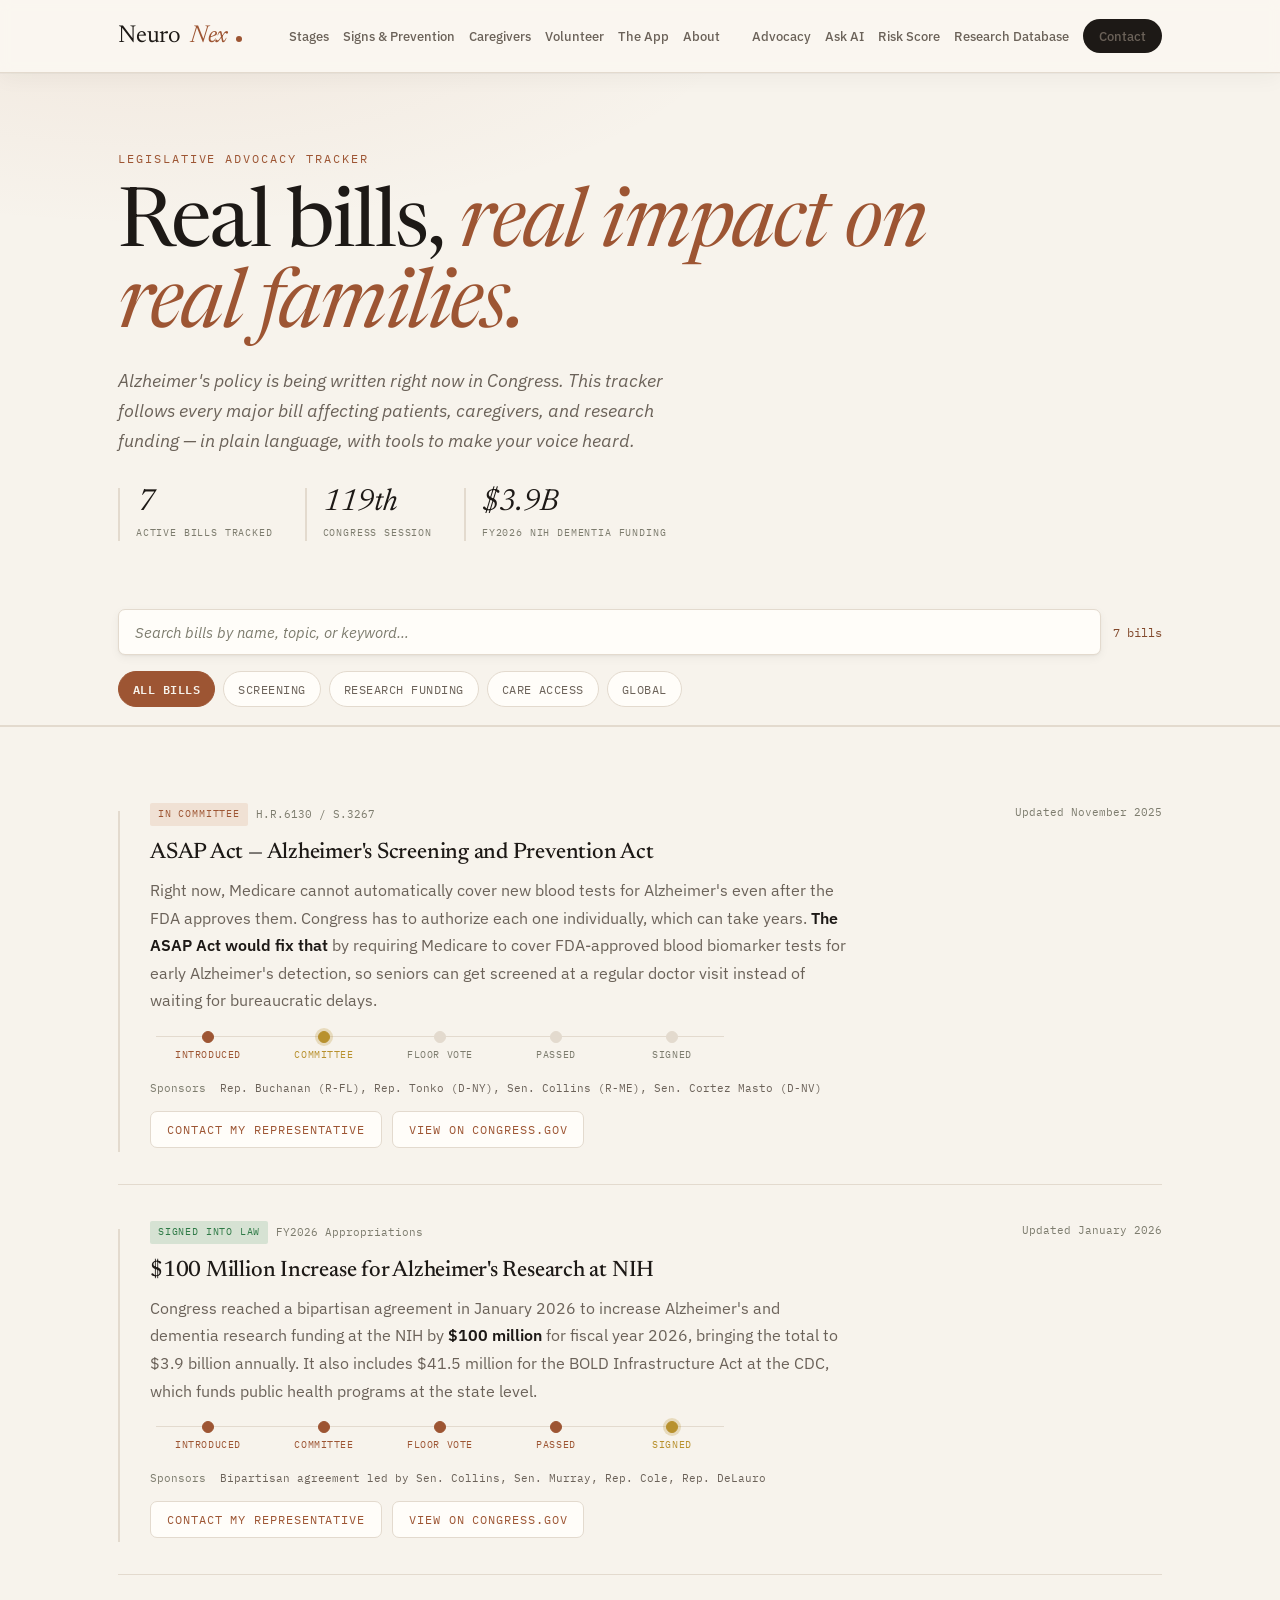
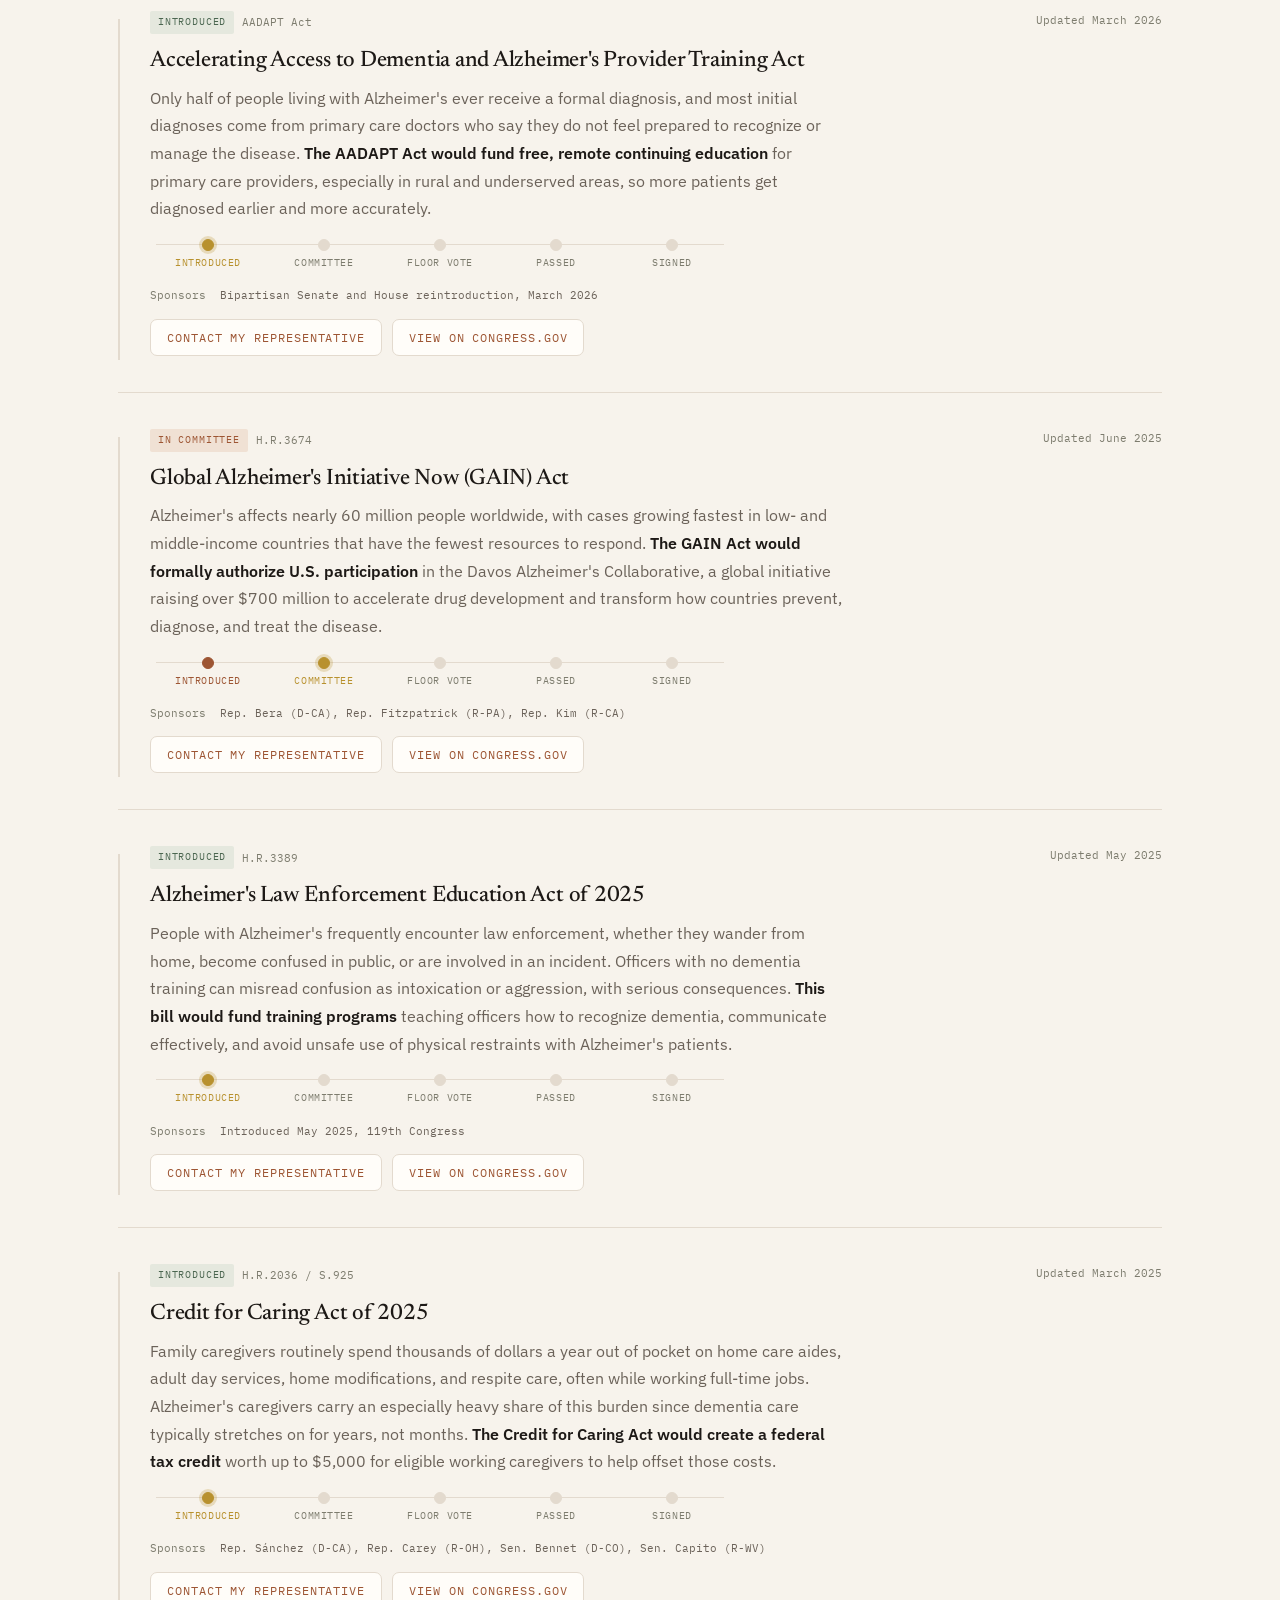
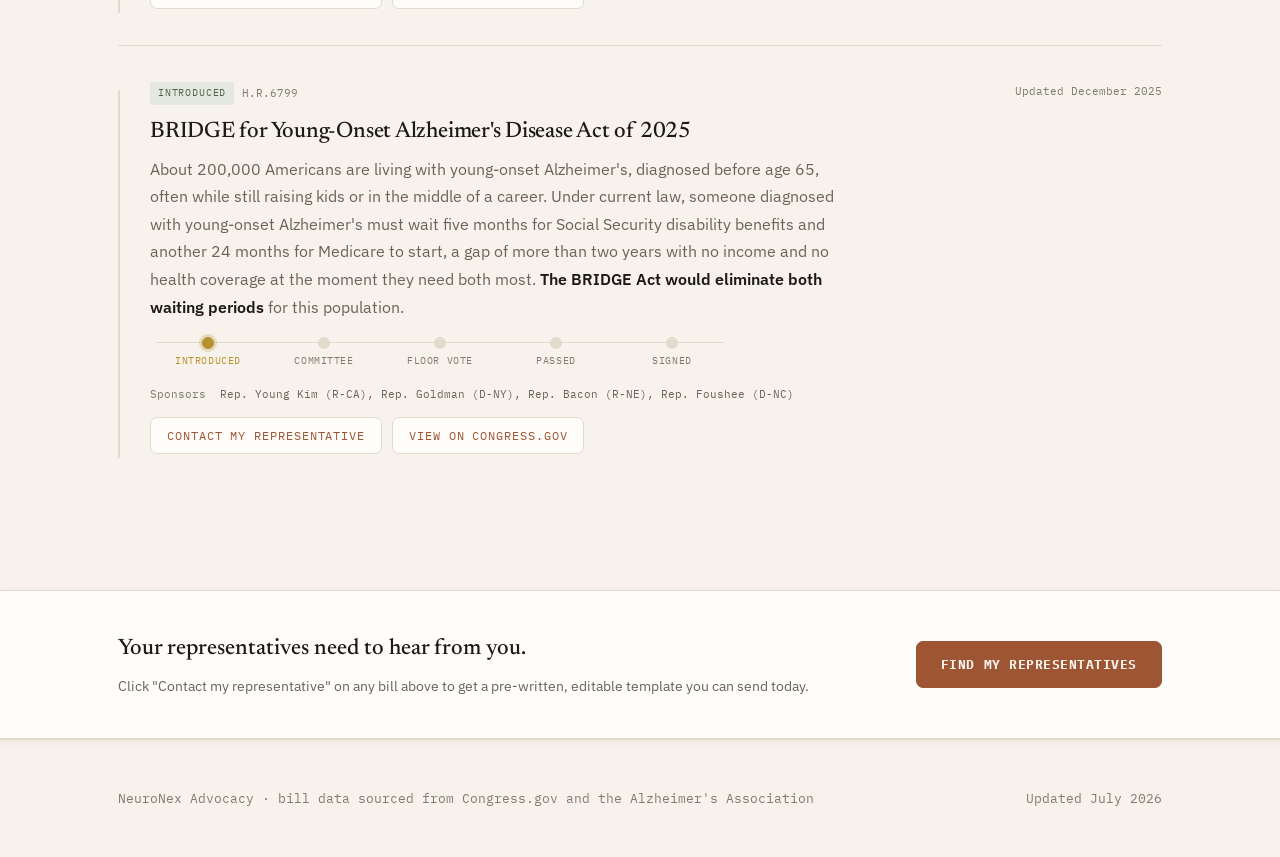
==== commit f1a44e12: "Match shared pages' nav and headline scale to the new homepage Brings the other five pages up to the" ====
--- a/advocacy.html
+++ b/advocacy.html
@@ -7,7 +7,7 @@
 <link rel="preconnect" href="https://fonts.googleapis.com">
 <link rel="preconnect" href="https://fonts.gstatic.com" crossorigin>
 <link href="https://fonts.googleapis.com/css2?family=IBM+Plex+Mono:wght@400;500&family=IBM+Plex+Sans:wght@400;500;600&family=Newsreader:ital,opsz,wght@0,6..72,300..700;1,6..72,300..700&display=swap" rel="stylesheet">
-<link rel="stylesheet" href="styles.css?v=9">
+<link rel="stylesheet" href="styles.css?v=10">
 </head>
 <body>
 
@@ -21,11 +21,12 @@
       <li><a href="index.html#volunteer">Volunteer</a></li>
       <li><a href="index.html#app">The App</a></li>
       <li><a href="index.html#about">About</a></li>
+      <li><span class="nav-divider"></span></li>
       <li><a href="advocacy.html">Advocacy</a></li>
       <li><a href="ai.html">Ask AI</a></li>
       <li><a href="risk-explorer.html">Risk Score</a></li>
       <li><a href="research-database.html">Research Database</a></li>
-      <li><a href="contact.html">Contact</a></li>
+      <li><a href="contact.html" class="nav-cta">Contact</a></li>
     </ul>
     <button class="hamburger" id="hamburgerBtn" aria-label="Toggle menu" aria-expanded="false" aria-controls="mobileMenu">
       <span></span><span></span><span></span>
--- a/styles.css
+++ b/styles.css
@@ -46,26 +46,36 @@
 }
 .brand{
   font-family:'Newsreader', Georgia, 'Iowan Old Style', serif;
-  font-weight:600;
-  font-size:1.2rem;
+  font-weight:400;
+  font-size:1.53rem;
   letter-spacing:-0.01em;
   color:var(--sand);
+  display:inline-flex;
+  align-items:baseline;
+  gap:9px;
   text-decoration:none;
 }
 .brand span{ color:var(--copper); font-style:italic; }
-
-.nav-links{ display:flex; align-items:center; gap:18px; list-style:none; flex-wrap:nowrap; }
+.brand::after{ content:''; width:6px; height:6px; border-radius:50%; background:var(--copper); display:inline-block; flex-shrink:0; }
+
+.nav-links{ display:flex; align-items:center; gap:14px; list-style:none; flex-wrap:wrap; }
 .nav-links a{
   color:var(--sand-dim);
   text-decoration:none;
-  font-family:'IBM Plex Mono', 'SF Mono', Consolas, monospace;
-  font-size:0.7rem;
-  text-transform:uppercase;
-  letter-spacing:0.04em;
+  font-family:'IBM Plex Sans', -apple-system, BlinkMacSystemFont, sans-serif;
+  font-size:clamp(12.5px, 1.05vw, 13.5px);
+  font-weight:500;
   white-space:nowrap;
   transition:color .2s;
 }
 .nav-links a:hover{ color:var(--copper); }
+.nav-divider{ width:1px; height:16px; background:var(--line); margin:0 2px; }
+.nav-cta{
+  display:inline-flex; align-items:center; height:34px; padding:0 16px;
+  border-radius:999px; background:var(--sand); color:var(--ink); font-weight:500;
+  transition:background .2s;
+}
+.nav-cta:hover{ background:var(--copper); color:var(--ink); }
 
 .hamburger{
   display:none;
@@ -100,10 +110,9 @@
 .mobile-menu a{
   color:var(--sand-dim);
   text-decoration:none;
-  font-family:'IBM Plex Mono', 'SF Mono', Consolas, monospace;
-  font-size:0.82rem;
-  text-transform:uppercase;
-  letter-spacing:0.05em;
+  font-family:'IBM Plex Sans', -apple-system, BlinkMacSystemFont, sans-serif;
+  font-size:0.95rem;
+  font-weight:500;
   padding:16px 28px;
   border-top:1px solid var(--line);
 }
@@ -130,12 +139,12 @@
 }
 h1{
   font-family:'Newsreader', Georgia, 'Iowan Old Style', serif;
-  font-weight:500;
+  font-weight:400;
   font-optical-sizing:auto;
-  font-size:clamp(2.3rem, 4.8vw, 3.9rem);
-  line-height:1.08;
-  letter-spacing:-0.015em;
-  max-width:780px;
+  font-size:clamp(3rem, 6.4vw, 5.4rem);
+  line-height:0.98;
+  letter-spacing:-0.022em;
+  max-width:880px;
   color:var(--sand);
 }
 h1 em{ font-style:italic; color:var(--copper); font-weight:400; }
